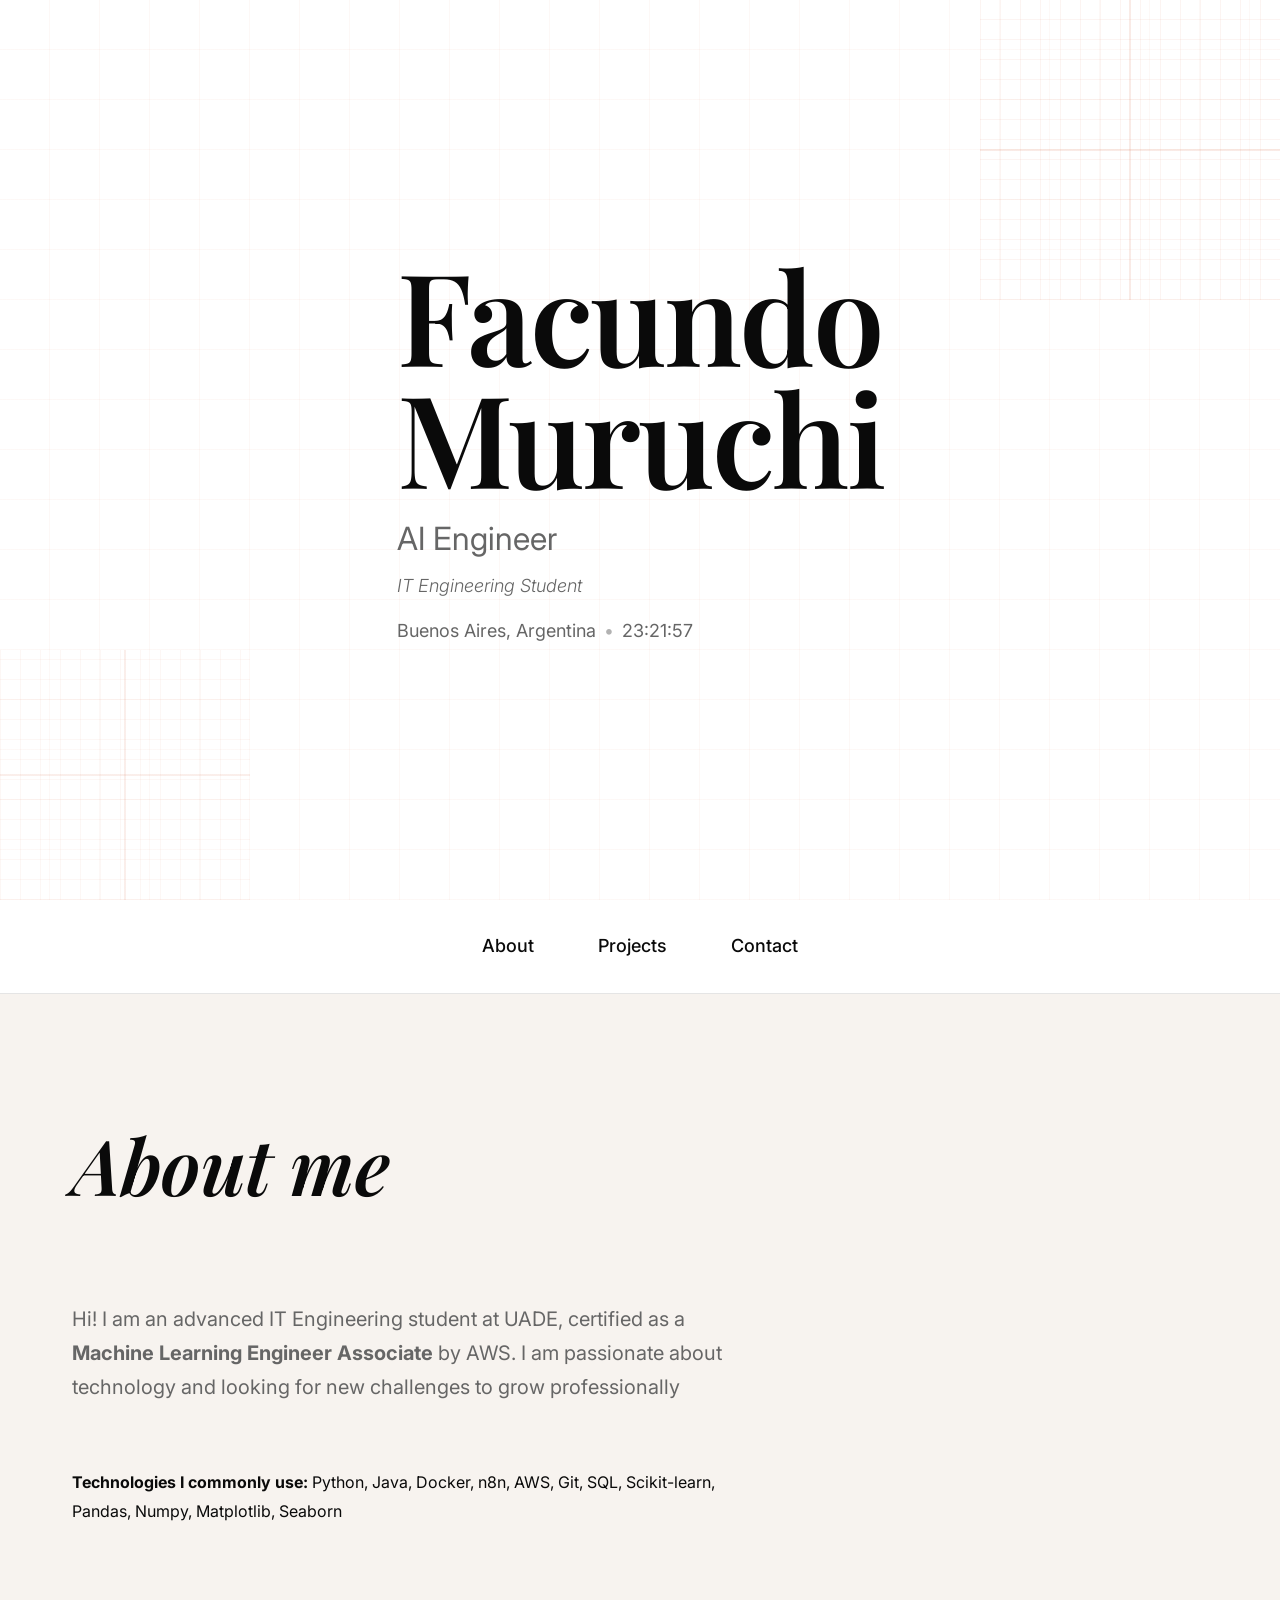
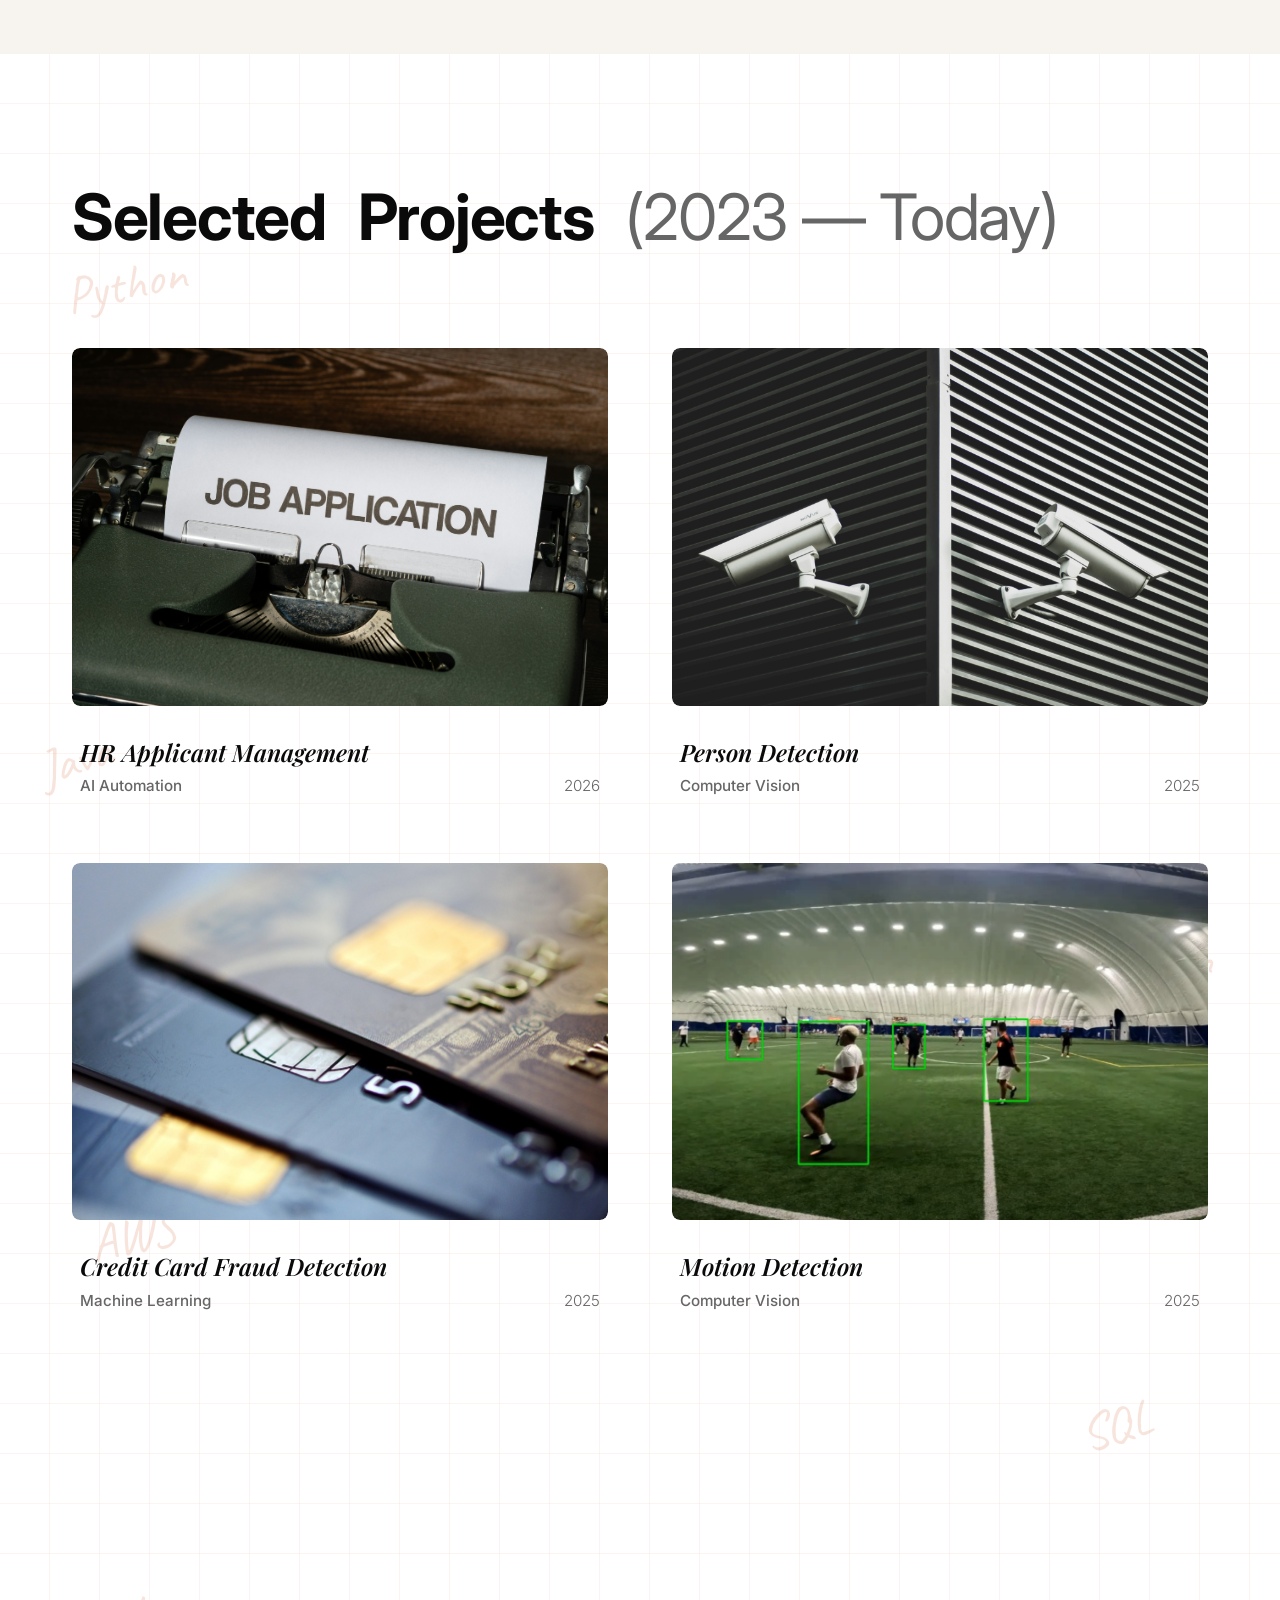
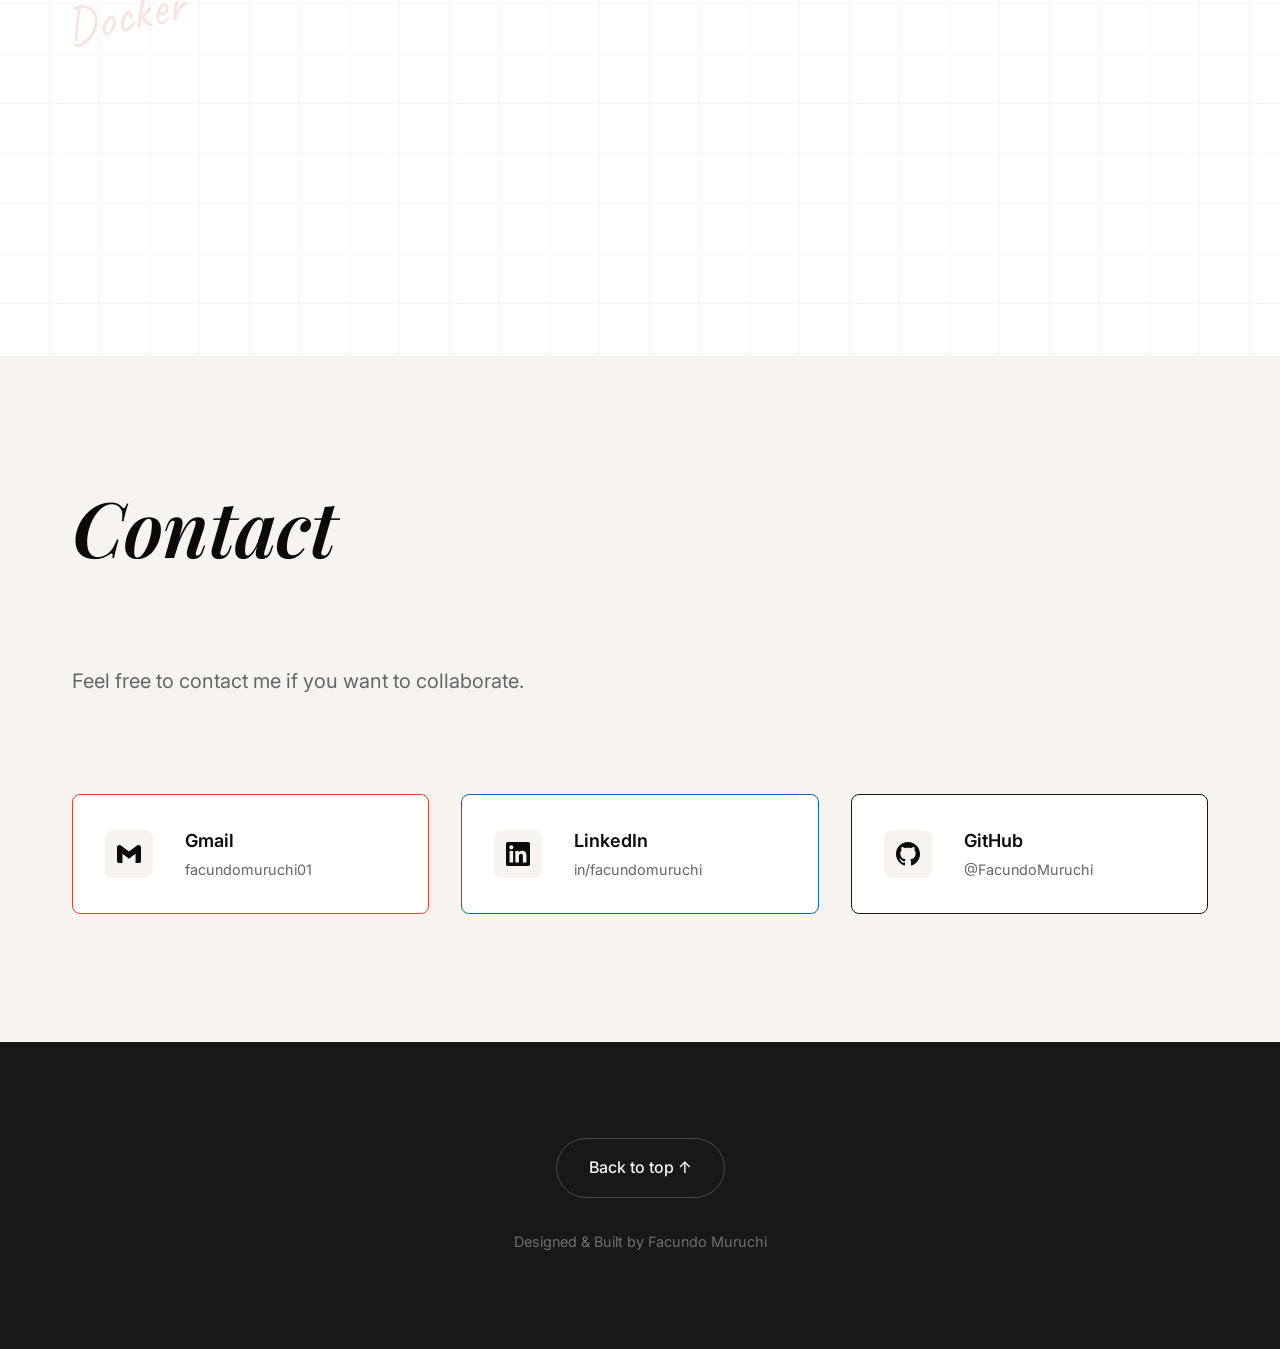
==== index.html @ fac9f961 "color" ====
<!DOCTYPE html>
<html lang="es">

<head>
    <meta charset="UTF-8">
    <meta name="viewport" content="width=device-width, initial-scale=1.0">
    <meta name="description" content="Portfolio de Facundo Muruchi - AI Engineer">
    <title>FMuruchi</title>

    <!-- Google Fonts -->
    <link rel="preconnect" href="https://fonts.googleapis.com">
    <link rel="preconnect" href="https://fonts.gstatic.com" crossorigin>
    <link
        href="https://fonts.googleapis.com/css2?family=Caveat:wght@600;700&family=Inter:wght@300;400;500;600;700&family=Playfair+Display:ital,wght@0,400;0,500;0,600;0,700;1,400&display=swap"
        rel="stylesheet">

    <link rel="stylesheet" href="style.css">

    <!-- Favicon -->
    <link rel="icon" type="image/x-icon" href="assets/img/robot.ico">
    <link rel="icon" type="image/svg+xml"
        href="data:image/svg+xml,%3Csvg xmlns='http://www.w3.org/2000/svg' viewBox='0 0 24 24'%3E%3Cpath fill='white' d='M12,2A2,2 0 0,1 14,4C14,4.74 13.6,5.39 13,5.73V7H14A7,7 0 0,1 21,14H22A1,1 0 0,1 23,15V18A1,1 0 0,1 22,19H21V20A2,2 0 0,1 19,22H5A2,2 0 0,1 3,20V19H2A1,1 0 0,1 1,18V15A1,1 0 0,1 2,14H3A7,7 0 0,1 10,7H11V5.73C10.4,5.39 10,4.74 10,4A2,2 0 0,1 12,2M7.5,13A2.5,2.5 0 0,0 5,15.5A2.5,2.5 0 0,0 7.5,18A2.5,2.5 0 0,0 10,15.5A2.5,2.5 0 0,0 7.5,13M16.5,13A2.5,2.5 0 0,0 14,15.5A2.5,2.5 0 0,0 16.5,18A2.5,2.5 0 0,0 19,15.5A2.5,2.5 0 0,0 16.5,13Z'/%3E%3C/svg%3E">
</head>


<body>
    <!-- Progress Indicator -->
    <div class="progress-bar" id="progressBar"></div>

    <!-- Hero Section -->
    <header class="hero" id="top">
        <div class="container">
            <div class="hero-content">
                <h1 class="hero-name hero-name-serif fade-in">
                    <span class="first-name">Facundo</span>
                    <span class="last-name">Muruchi</span>
                </h1>
                <p class="hero-title fade-in-delay-1">AI Engineer</p>
                <p class="hero-subtitle fade-in-delay-2">
                    <span class="current-work">IT Engineering Student</span>
                </p>
                <p class="hero-location fade-in-delay-3">
                    <span>Buenos Aires, Argentina</span>
                    <span class="separator">•</span>
                    <span id="buenosAiresTime" class="local-time"></span>
                </p>
            </div>
        </div>
    </header>

    <!-- Navigation -->
    <nav class="nav" id="mainNav">
        <div class="container">
            <ul class="nav-list">
                <li><a href="#about" class="nav-link">About</a></li>
                <li><a href="#projects" class="nav-link">Projects</a></li>
                <li><a href="#contact" class="nav-link">Contact</a></li>
            </ul>
        </div>
    </nav>

    <!-- Mobile Navigation Toggle -->
    <button class="nav-toggle" id="navToggle" aria-label="Toggle navigation">
        <span></span>
        <span></span>
        <span></span>
    </button>

    <!-- Main Content -->
    <main>
        <!-- About Section -->
        <section class="section about-section" id="about">
            <div class="container">
                <h2 class="section-title section-title-serif">
                    <span class="title-part">About me</span>
                </h2>

                <div class="about-content">
                    <div class="about-text">
                        <p class="about-description">
                            Hi! I am an advanced IT Engineering student at UADE, certified as a <strong>Machine Learning
                                Engineer Associate</strong>
                            by AWS.
                            I am passionate about technology and looking for new challenges to grow professionally
                        </p>
                        <p class="about-tech">
                            <strong>Technologies I commonly use:</strong> Python, Java, Docker, n8n, AWS, Git, SQL,
                            Scikit-learn, Pandas, Numpy, Matplotlib, Seaborn
                        </p>
                    </div>

                    <!-- Certification Badge -->
                    <div class="certification-badge">
                        <div data-iframe-width="400" data-iframe-height="270"
                            data-share-badge-id="753389bb-1650-40f7-b160-3955f5cc358b"
                            data-share-badge-host="https://www.credly.com"></div>
                        <script type="text/javascript" async src="//cdn.credly.com/assets/utilities/embed.js"></script>
                    </div>
                </div>
            </div>
        </section>

        <!-- Projects Section -->
        <section class="section projects-section" id="projects">
            <!-- Decorative Tech Labels -->
            <div class="tech-labels">
                <span class="tech-label" style="top: 10%; left: 5%;">Python</span>
                <span class="tech-label" style="top: 15%; right: 8%;">AI</span>
                <span class="tech-label" style="top: 35%; left: 3%;">Java</span>
                <span class="tech-label" style="top: 45%; right: 5%;">n8n</span>
                <span class="tech-label" style="top: 60%; left: 7%;">AWS</span>
                <span class="tech-label" style="top: 70%; right: 10%;">SQL</span>
                <span class="tech-label" style="top: 80%; left: 5%;">Docker</span>
                <span class="tech-label" style="top: 25%; right: 15%;">Git</span>
            </div>

            <div class="container">
                <h2 class="section-heading">
                    <span class="heading-part">Selected</span>
                    <span class="heading-part">Projects</span>
                    <span class="heading-years">(2023 — Today)</span>
                </h2>

                <div class="projects-grid">
                    <!-- Project 1 - HR Applicant Management (Featured) -->
                    <article class="project-card">
                        <a href="https://www.notion.so/HR-Applicant-Management-Automation-with-n8n-2e78d5dc55c2801dbda7eba57348a2a4?source=copy_link"
                            class="project-link" target="_blank" rel="noopener">
                            <div class="project-image-wrapper">
                                <img src="assets/img/portfolio/hr.jpg" alt="HR Applicant Management"
                                    style="width: 100%; height: 100%; object-fit: cover; border-radius: 8px;">
                            </div>
                            <div class="project-info">
                                <h3 class="project-title">HR Applicant Management</h3>
                                <div class="project-meta">
                                    <span class="project-company">AI Automation</span>
                                    <span class="project-year">2026</span>
                                </div>
                            </div>
                        </a>
                    </article>

                    <!-- Project 2 - Person Detection -->
                    <article class="project-card">
                        <a href="https://www.notion.so/Computer-Vision-Person-Detection-with-AWS-1f48d5dc55c2803d8c03da34aef18448?pvs=4"
                            class="project-link" target="_blank" rel="noopener">
                            <div class="project-image-wrapper">
                                <img src="assets/img/portfolio/person.jpg" alt="Person Detection"
                                    style="width: 100%; height: 100%; object-fit: cover; border-radius: 8px;">
                            </div>
                            <div class="project-info">
                                <h3 class="project-title">Person Detection</h3>
                                <div class="project-meta">
                                    <span class="project-company">Computer Vision</span>
                                    <span class="project-year">2025</span>
                                </div>
                            </div>
                        </a>
                    </article>

                    <!-- Project 3 - Credit Card Fraud Detection -->
                    <article class="project-card">
                        <a href="https://www.notion.so/Credit-Card-Fraud-Detection-2f98d5dc55c28136afead48d853e5136?source=copy_link"
                            class="project-link" target="_blank" rel="noopener">
                            <div class="project-image-wrapper">
                                <img src="assets/img/portfolio/credit.jpg" alt="Credit Card Fraud Detection"
                                    style="width: 100%; height: 100%; object-fit: cover; border-radius: 8px;">
                            </div>
                            <div class="project-info">
                                <h3 class="project-title">Credit Card Fraud Detection</h3>
                                <div class="project-meta">
                                    <span class="project-company">Machine Learning</span>
                                    <span class="project-year">2025</span>
                                </div>
                            </div>
                        </a>
                    </article>

                    <!-- Project 4 - Motion Detection -->
                    <article class="project-card">
                        <a href="https://github.com/FacundoMuruchi/Motion-Detection.git" class="project-link"
                            target="_blank" rel="noopener">
                            <div class="project-image-wrapper">
                                <img src="assets/img/portfolio/motion.png" alt="Motion Detection"
                                    style="width: 100%; height: 100%; object-fit: cover; border-radius: 8px;">
                            </div>
                            <div class="project-info">
                                <h3 class="project-title">Motion Detection</h3>
                                <div class="project-meta">
                                    <span class="project-company">Computer Vision</span>
                                    <span class="project-year">2025</span>
                                </div>
                            </div>
                        </a>
                    </article>

                    <!-- Project 5 - Album Popularity -->
                    <article class="project-card">
                        <a href="https://github.com/FacundoMuruchi/ML-Album-Popularity.git" class="project-link"
                            target="_blank" rel="noopener">
                            <div class="project-image-wrapper">
                                <img src="assets/img/portfolio/album popu.jpg" alt="Album Popularity"
                                    style="width: 100%; height: 100%; object-fit: cover; border-radius: 8px;">
                            </div>
                            <div class="project-info">
                                <h3 class="project-title">Album Popularity</h3>
                                <div class="project-meta">
                                    <span class="project-company">Machine Learning</span>
                                    <span class="project-year">2024</span>
                                </div>
                            </div>
                        </a>
                    </article>

                    <!-- Project 7 - Digital Library -->
                    <article class="project-card">
                        <a href="https://github.com/FacundoMuruchi/Digital-Library.git" class="project-link"
                            target="_blank" rel="noopener">
                            <div class="project-image-wrapper">
                                <img src="assets/img/portfolio/library.jpg" alt="Digital Library"
                                    style="width: 100%; height: 100%; object-fit: cover; border-radius: 8px;">
                            </div>
                            <div class="project-info">
                                <h3 class="project-title">Digital Library</h3>
                                <div class="project-meta">
                                    <span class="project-company">Web Development</span>
                                    <span class="project-year">2023</span>
                                </div>
                            </div>
                        </a>
                    </article>
                </div>
            </div>
        </section>

        <!-- Contact Section -->
        <section class="section contact-section" id="contact">
            <div class="container">
                <h2 class="section-title section-title-serif">
                    <span class="title-part">Contact</span>
                </h2>

                <div class="contact-content">
                    <p class="contact-text">
                        Feel free to contact me if you want to collaborate.
                    </p>
                </div>

                <div class="social-links">

                    <!-- Gmail -->
                    <a href="mailto:facundomuruchi01@gmail.com" class="social-card">
                        <div class="social-icon">
                            <svg xmlns="http://www.w3.org/2000/svg" width="24" height="24" viewBox="0 0 24 24"
                                fill="currentColor">
                                <path
                                    d="M24 5.457v13.909c0 .904-.732 1.636-1.636 1.636h-3.819V11.73L12 16.64l-6.545-4.91v9.273H1.636A1.636 1.636 0 0 1 0 19.366V5.457c0-2.023 2.309-3.178 3.927-1.964L12 9.545l8.073-6.052C21.69 2.28 24 3.434 24 5.457z" />
                            </svg>
                        </div>
                        <div class="social-info">
                            <div class="social-name">Gmail</div>
                            <div class="social-handle">facundomuruchi01</div>
                        </div>
                    </a>

                    <!-- LinkedIn -->
                    <a href="https://linkedin.com/in/facundomuruchi" class="social-card" target="_blank" rel="noopener">
                        <div class="social-icon">
                            <svg xmlns="http://www.w3.org/2000/svg" width="24" height="24" viewBox="0 0 24 24"
                                fill="currentColor">
                                <path
                                    d="M20.447 20.452h-3.554v-5.569c0-1.328-.027-3.037-1.852-3.037-1.853 0-2.136 1.445-2.136 2.939v5.667H9.351V9h3.414v1.561h.046c.477-.9 1.637-1.85 3.37-1.85 3.601 0 4.267 2.37 4.267 5.455v6.286zM5.337 7.433c-1.144 0-2.063-.926-2.063-2.065 0-1.138.92-2.063 2.063-2.063 1.14 0 2.064.925 2.064 2.063 0 1.139-.925 2.065-2.064 2.065zm1.782 13.019H3.555V9h3.564v11.452zM22.225 0H1.771C.792 0 0 .774 0 1.729v20.542C0 23.227.792 24 1.771 24h20.451C23.2 24 24 23.227 24 22.271V1.729C24 .774 23.2 0 22.222 0h.003z" />
                            </svg>
                        </div>
                        <div class="social-info">
                            <div class="social-name">LinkedIn</div>
                            <div class="social-handle">in/facundomuruchi</div>
                        </div>
                    </a>

                    <!-- GitHub -->
                    <a href="https://github.com/FacundoMuruchi" class="social-card" target="_blank" rel="noopener">
                        <div class="social-icon">
                            <svg xmlns="http://www.w3.org/2000/svg" width="24" height="24" viewBox="0 0 24 24"
                                fill="currentColor">
                                <path
                                    d="M12 0c-6.626 0-12 5.373-12 12 0 5.302 3.438 9.8 8.207 11.387.599.111.793-.261.793-.577v-2.234c-3.338.726-4.033-1.416-4.033-1.416-.546-1.387-1.333-1.756-1.333-1.756-1.089-.745.083-.729.083-.729 1.205.084 1.839 1.237 1.839 1.237 1.07 1.834 2.807 1.304 3.492.997.107-.775.418-1.305.762-1.604-2.665-.305-5.467-1.334-5.467-5.931 0-1.311.469-2.381 1.236-3.221-.124-.303-.535-1.524.117-3.176 0 0 1.008-.322 3.301 1.23.957-.266 1.983-.399 3.003-.404 1.02.005 2.047.138 3.006.404 2.291-1.552 3.297-1.23 3.297-1.23.653 1.653.242 2.874.118 3.176.77.84 1.235 1.911 1.235 3.221 0 4.609-2.807 5.624-5.479 5.921.43.372.823 1.102.823 2.222v3.293c0 .319.192.694.801.576 4.765-1.589 8.199-6.086 8.199-11.386 0-6.627-5.373-12-12-12z" />
                            </svg>
                        </div>
                        <div class="social-info">
                            <div class="social-name">GitHub</div>
                            <div class="social-handle">@FacundoMuruchi</div>
                        </div>
                    </a>
                </div>
            </div>
        </section>
    </main>

    <!-- Footer -->
    <footer class="footer">
        <div class="container">
            <a href="#top" class="back-to-top">Back to top ↑</a>
            <p class="footer-credit">
                Designed & Built by <a href="https://linkedin.com/in/facundomuruchi" target="_blank">Facundo Muruchi</a>
            </p>
        </div>
    </footer>

    <script src="script.js"></script>
</body>

</html>
---- style.css ----
/* ===================================
   CSS CUSTOM PROPERTIES (Design Tokens)
   =================================== */
:root {
    /* Colors */
    --color-bg: #ffffff;
    --color-text: #0a0a0a;
    --color-text-secondary: #666666;
    --color-accent: #CC9B7A;
    --color-border: #e5e5e5;
    --color-hover: #F7F3EF;

    /* Social Media Brand Colors */
    --color-twitter: #1DA1F2;
    --color-email: #EA4335;
    --color-linkedin: #0A66C2;
    --color-github: #181717;

    /* Typography */
    --font-primary: 'Inter', -apple-system, BlinkMacSystemFont, 'Segoe UI', sans-serif;
    --font-serif: 'Playfair Display', Georgia, 'Times New Roman', serif;
    --font-weight-light: 300;
    --font-weight-normal: 400;
    --font-weight-medium: 500;
    --font-weight-semibold: 600;
    --font-weight-bold: 700;

    /* Spacing */
    --spacing-xs: 0.5rem;
    --spacing-sm: 1rem;
    --spacing-md: 2rem;
    --spacing-lg: 4rem;
    --spacing-xl: 6rem;
    --spacing-xxl: 8rem;

    /* Layout */
    --container-max: 1200px;
    --container-padding: 2rem;

    /* Transitions */
    --transition-fast: 0.2s ease;
    --transition-medium: 0.4s ease;
    --transition-slow: 0.6s ease;
}

/* ===================================
   RESET & BASE STYLES
   =================================== */
* {
    margin: 0;
    padding: 0;
    box-sizing: border-box;
}

html {
    scroll-behavior: smooth;
    font-size: 16px;
}

body {
    font-family: var(--font-primary);
    font-weight: var(--font-weight-normal);
    color: var(--color-text);
    background-color: var(--color-bg);
    line-height: 1.6;
    -webkit-font-smoothing: antialiased;
    -moz-osx-font-smoothing: grayscale;
    overflow-x: hidden;
}

/* ===================================
   TYPOGRAPHY
   =================================== */
h1,
h2,
h3,
h4,
h5,
h6 {
    font-weight: var(--font-weight-semibold);
    line-height: 1.2;
}

a {
    color: inherit;
    text-decoration: none;
    transition: all var(--transition-fast);
}

a:hover {
    opacity: 0.7;
}

/* ===================================
   LAYOUT UTILITIES
   =================================== */
.container {
    max-width: var(--container-max);
    margin: 0 auto;
    padding: 0 var(--container-padding);
}

.section {
    padding: var(--spacing-xxl) 0;
}

/* ===================================
   PROGRESS BAR
   =================================== */
.progress-bar {
    position: fixed;
    top: 0;
    left: 0;
    height: 3px;
    background: var(--color-accent);
    width: 0%;
    z-index: 9999;
    transition: width 0.1s linear;
}

/* ===================================
   HERO SECTION
   =================================== */
@keyframes gridPulse {

    0%,
    100% {
        opacity: 0.3;
    }

    50% {
        opacity: 0.6;
    }
}

.hero {
    min-height: 100vh;
    display: flex;
    align-items: center;
    justify-content: center;
    padding: var(--spacing-xl) 0;
    position: relative;
    overflow: hidden;
    background:
        linear-gradient(90deg, rgba(217, 119, 87, 0.05) 1px, transparent 1px),
        linear-gradient(rgba(217, 119, 87, 0.05) 1px, transparent 1px);
    background-size: 50px 50px;
    background-position: -1px -1px;
}

/* Patrón de líneas tecnológicas - Esquina superior derecha */
.hero::before {
    content: '';
    position: absolute;
    top: 0;
    right: 0;
    width: 300px;
    height: 300px;
    background-image:
        linear-gradient(90deg, transparent 0%, transparent calc(50% - 1px), rgba(217, 119, 87, 0.15) calc(50% - 1px), rgba(217, 119, 87, 0.15) calc(50% + 1px), transparent calc(50% + 1px)),
        linear-gradient(0deg, transparent 0%, transparent calc(50% - 1px), rgba(217, 119, 87, 0.15) calc(50% - 1px), rgba(217, 119, 87, 0.15) calc(50% + 1px), transparent calc(50% + 1px)),
        repeating-linear-gradient(90deg, rgba(217, 119, 87, 0.08) 0px, rgba(217, 119, 87, 0.08) 1px, transparent 1px, transparent 20px),
        repeating-linear-gradient(0deg, rgba(217, 119, 87, 0.08) 0px, rgba(217, 119, 87, 0.08) 1px, transparent 1px, transparent 20px);
    pointer-events: none;
    animation: gridPulse 4s ease-in-out infinite;
}

/* Patrón de líneas tecnológicas - Esquina inferior izquierda */
.hero::after {
    content: '';
    position: absolute;
    bottom: 0;
    left: 0;
    width: 250px;
    height: 250px;
    background-image:
        linear-gradient(90deg, transparent 0%, transparent calc(50% - 1px), rgba(217, 119, 87, 0.12) calc(50% - 1px), rgba(217, 119, 87, 0.12) calc(50% + 1px), transparent calc(50% + 1px)),
        linear-gradient(0deg, transparent 0%, transparent calc(50% - 1px), rgba(217, 119, 87, 0.12) calc(50% - 1px), rgba(217, 119, 87, 0.12) calc(50% + 1px), transparent calc(50% + 1px)),
        repeating-linear-gradient(90deg, rgba(217, 119, 87, 0.06) 0px, rgba(217, 119, 87, 0.06) 1px, transparent 1px, transparent 20px),
        repeating-linear-gradient(0deg, rgba(217, 119, 87, 0.06) 0px, rgba(217, 119, 87, 0.06) 1px, transparent 1px, transparent 20px);
    pointer-events: none;
    animation: gridPulse 4s ease-in-out infinite 2s;
}

@media (max-width: 768px) {
    .hero {
        background-size: 30px 30px;
    }

    .hero::before {
        width: 150px;
        height: 150px;
    }

    .hero::after {
        width: 120px;
        height: 120px;
    }
}

@media (max-width: 480px) {
    .hero {
        background-size: 25px 25px;
    }

    .hero::before {
        width: 100px;
        height: 100px;
    }

    .hero::after {
        width: 80px;
        height: 80px;
    }
}

.hero-content {
    text-align: left;
}

.hero-name {
    font-size: clamp(4rem, 10vw, 8rem);
    font-weight: var(--font-weight-bold);
    letter-spacing: -0.03em;
    margin-bottom: var(--spacing-sm);
    line-height: 0.95;
}

.hero-name-serif {
    font-family: var(--font-serif);
    font-weight: 600;
    letter-spacing: -0.02em;
}

.hero-name .first-name,
.hero-name .last-name {
    display: block;
}

.hero-title {
    font-size: clamp(1.5rem, 3vw, 2rem);
    font-weight: var(--font-weight-normal);
    color: var(--color-text-secondary);
    margin-bottom: var(--spacing-xs);
}

.hero-subtitle {
    font-size: clamp(1.1rem, 1.5vw, 1.125rem);
    font-weight: var(--font-weight-light);
    color: var(--color-text-secondary);
    margin-bottom: var(--spacing-sm);
}

.current-work {
    font-style: italic;
}

.hero-location {
    font-size: clamp(1.1rem, 1.5vw, 1.125rem);
    color: var(--color-text-secondary);
    display: flex;
    align-items: center;
    gap: var(--spacing-xs);
}

.email-link {
    text-decoration: underline;
    text-underline-offset: 3px;
}

.separator {
    opacity: 0.5;
}

/* ===================================
   NAVIGATION
   =================================== */
.nav {
    position: sticky;
    top: 0;
    background: var(--color-bg);
    border-bottom: 1px solid var(--color-border);
    z-index: 100;
    padding: var(--spacing-md) 0;
    backdrop-filter: blur(10px);
    background: rgba(255, 255, 255, 0.95);
}

.nav-list {
    list-style: none;
    display: flex;
    gap: var(--spacing-lg);
    justify-content: center;
}

.nav-link {
    font-size: 1.125rem;
    font-weight: var(--font-weight-medium);
    position: relative;
    padding-bottom: 4px;
}

.nav-link::after {
    content: '';
    position: absolute;
    bottom: 0;
    left: 0;
    width: 0;
    height: 2px;
    background: var(--color-text);
    transition: width var(--transition-medium);
}

.nav-link:hover::after {
    width: 100%;
}

.nav-toggle {
    display: none;
    position: fixed;
    top: var(--spacing-md);
    right: var(--spacing-md);
    background: none;
    border: none;
    cursor: pointer;
    z-index: 101;
    flex-direction: column;
    gap: 5px;
}

.nav-toggle span {
    width: 25px;
    height: 2px;
    background: var(--color-text);
    transition: all var(--transition-fast);
}

/* ===================================
   ABOUT SECTION
   =================================== */
.about-section {
    background: var(--color-hover);
}

.section-title {
    font-size: clamp(2.5rem, 6vw, 5rem);
    font-weight: var(--font-weight-bold);
    letter-spacing: -0.02em;
    margin-bottom: var(--spacing-xl);
    line-height: 1.1;
}

.section-title-serif {
    font-family: var(--font-serif);
    font-weight: 600;
    font-style: italic;
    letter-spacing: -0.01em;
}

.title-part {
    display: block;
}

.about-content {
    display: grid;
    grid-template-columns: 2fr 1fr;
    gap: var(--spacing-xl);
    margin-top: var(--spacing-lg);
}

.about-description {
    font-size: clamp(1rem, 2vw, 1.25rem);
    line-height: 1.7;
    margin-bottom: var(--spacing-md);
    color: var(--color-text-secondary);
}

.about-tech {
    font-size: 1rem;
    line-height: 1.8;
    margin-top: var(--spacing-lg);
}

.about-tech strong {
    color: var(--color-text);
}

/* Certification Badge */
.certification-badge {
    display: flex;
    justify-content: center;
    align-items: center;
    padding: var(--spacing-md) 0;
}

.certification-badge>div {
    display: flex;
    justify-content: center;
    max-width: 100%;
}

.certification-badge iframe {
    max-width: 100%;
    height: auto;
}

@media (max-width: 768px) {
    .certification-badge>div {
        transform: scale(0.8);
    }
}

@media (max-width: 480px) {
    .certification-badge>div {
        transform: scale(0.6);
    }
}

/* Timeline (legacy - can be removed if not used elsewhere) */
.timeline {
    display: flex;
    flex-direction: column;
    gap: var(--spacing-md);
}

.timeline-item {
    display: flex;
    justify-content: space-between;
    align-items: baseline;
    padding-bottom: var(--spacing-sm);
    border-bottom: 1px solid var(--color-border);
}

.timeline-company {
    font-size: 1.125rem;
    font-weight: var(--font-weight-medium);
}

.timeline-years {
    font-size: 0.9rem;
    color: var(--color-text-secondary);
    white-space: nowrap;
}

/* ===================================
   PROJECTS SECTION
   =================================== */
.projects-section {
    padding: var(--spacing-xxl) 0;
    position: relative;
    overflow: hidden;
    background:
        linear-gradient(90deg, rgba(217, 119, 87, 0.08) 1px, transparent 1px),
        linear-gradient(rgba(217, 119, 87, 0.08) 1px, transparent 1px);
    background-size: 50px 50px;
    background-position: -1px -1px;
}

/* Decorative Tech Labels */
.tech-labels {
    position: absolute;
    top: 0;
    left: 0;
    width: 100%;
    height: 100%;
    pointer-events: none;
    z-index: 0;
}

.tech-label {
    position: absolute;
    font-family: 'Caveat', cursive;
    font-size: clamp(2rem, 4vw, 4rem);
    font-weight: 400;
    color: rgba(217, 120, 87, 0.20);
    transform: rotate(-12deg);
    user-select: none;
}

.tech-label:nth-child(even) {
    transform: rotate(15deg);
}

.tech-label:nth-child(3n) {
    transform: rotate(-18deg);
}

@media (max-width: 768px) {
    .tech-label {
        font-size: clamp(1.5rem, 3vw, 2.5rem);
    }
}

@media (max-width: 480px) {
    .tech-labels {
        display: none;
    }
}

.section-heading {
    font-size: clamp(2rem, 5vw, 4rem);
    font-weight: var(--font-weight-bold);
    letter-spacing: -0.02em;
    margin-bottom: var(--spacing-xl);
    line-height: 1.1;
    position: relative;
    z-index: 1;
}

.heading-part {
    display: inline-block;
    margin-right: 0.3em;
}

.heading-years {
    color: var(--color-text-secondary);
    font-weight: var(--font-weight-normal);
}

.projects-grid {
    display: grid;
    grid-template-columns: repeat(auto-fit, minmax(350px, 1fr));
    gap: var(--spacing-lg);
    position: relative;
    z-index: 1;
}

.project-card {
    position: relative;
    overflow: hidden;
    transition: transform var(--transition-medium);
}

.project-card:hover {
    transform: translateY(-8px);
}

.project-link {
    display: block;
}

.project-image-wrapper {
    position: relative;
    width: 100%;
    padding-bottom: 66.67%;
    /* 3:2 aspect ratio */
    overflow: hidden;
    background: var(--color-hover);
    border-radius: 8px;
    margin-bottom: var(--spacing-md);
}

.project-image-wrapper img {
    position: absolute;
    top: 0;
    left: 0;
    width: 100%;
    height: 100%;
    object-fit: cover;
}

.project-image-placeholder {
    position: absolute;
    top: 0;
    left: 0;
    width: 100%;
    height: 100%;
    display: flex;
    align-items: center;
    justify-content: center;
    background: linear-gradient(135deg, #f5f5f5 0%, #e5e5e5 100%);
    transition: all var(--transition-medium);
}

.project-card:hover .project-image-placeholder {
    background: linear-gradient(135deg, #e5e5e5 0%, #d5d5d5 100%);
}

.project-placeholder-text {
    color: var(--color-text-secondary);
    font-size: 0.9rem;
    font-weight: var(--font-weight-medium);
}

.project-info {
    padding: 0 var(--spacing-xs);
}

.project-title {
    font-size: 1.5rem;
    font-weight: var(--font-weight-semibold);
    margin-bottom: var(--spacing-xs);
    font-family: var(--font-serif);
    font-style: italic;
}

.project-meta {
    display: flex;
    justify-content: space-between;
    align-items: center;
    font-size: 0.95rem;
    color: var(--color-text-secondary);
}

.project-company {
    font-weight: var(--font-weight-medium);
}

.project-year {
    font-weight: var(--font-weight-light);
}

/* ===================================
   CONTACT SECTION
   =================================== */
.contact-section {
    background: var(--color-hover);
    padding: var(--spacing-xxl) 0;
}

.contact-content {
    margin-bottom: var(--spacing-xl);
}

.contact-text {
    font-size: clamp(1rem, 2vw, 1.25rem);
    line-height: 1.7;
    margin-bottom: var(--spacing-md);
    color: var(--color-text-secondary);
}

.social-links {
    display: grid;
    grid-template-columns: repeat(auto-fit, minmax(280px, 1fr));
    gap: var(--spacing-md);
    margin-top: var(--spacing-lg);
}

.social-card {
    display: flex;
    align-items: center;
    gap: var(--spacing-md);
    padding: var(--spacing-md);
    background: var(--color-bg);
    border: 1px solid var(--color-border);
    border-radius: 8px;
    transition: all var(--transition-medium);
    position: relative;
    overflow: hidden;
}

.social-card::before {
    content: '';
    position: absolute;
    top: 0;
    left: 0;
    width: 100%;
    height: 100%;
    opacity: 0;
    transition: opacity var(--transition-medium);
    z-index: 0;
}

.social-card>* {
    position: relative;
    z-index: 1;
}

.social-card:hover {
    transform: translateY(-4px);
    box-shadow: 0 8px 24px rgba(0, 0, 0, 0.15);
}

.social-card:hover::before {
    opacity: 1;
}

/* Twitter Card */
.social-card[href*="twitter"],
.social-card[href*="x.com"] {
    border-color: var(--color-twitter);
}

.social-card[href*="twitter"]::before,
.social-card[href*="x.com"]::before {
    background: var(--color-twitter);
}

.social-card[href*="twitter"]:hover,
.social-card[href*="x.com"]:hover {
    color: white;
}

/* Email Card */
.social-card[href^="mailto"] {
    border-color: var(--color-email);
}

.social-card[href^="mailto"]::before {
    background: var(--color-email);
}

.social-card[href^="mailto"]:hover {
    color: white;
}

/* LinkedIn Card */
.social-card[href*="linkedin"] {
    border-color: var(--color-linkedin);
}

.social-card[href*="linkedin"]::before {
    background: var(--color-linkedin);
}

.social-card[href*="linkedin"]:hover {
    color: white;
}

/* GitHub Card */
.social-card[href*="github"] {
    border-color: var(--color-github);
}

.social-card[href*="github"]::before {
    background: var(--color-github);
}

.social-card[href*="github"]:hover {
    color: white;
}

.social-icon {
    display: flex;
    align-items: center;
    justify-content: center;
    width: 48px;
    height: 48px;
    border-radius: 8px;
    background: var(--color-hover);
    transition: all var(--transition-medium);
    flex-shrink: 0;
}

.social-icon svg {
    width: 24px;
    height: 24px;
    transition: transform var(--transition-medium);
}

.social-card:hover .social-icon {
    background: transparent;
    transform: scale(1.1);
}

.social-card:hover .social-icon svg {
    transform: scale(1.15);
}

.social-info {
    flex: 1;
}

.social-name {
    font-size: 1.125rem;
    font-weight: var(--font-weight-semibold);
    margin-bottom: 2px;
    transition: color var(--transition-medium);
}

.social-handle {
    font-size: 0.9rem;
    color: var(--color-text-secondary);
    transition: color var(--transition-medium);
}

.social-card:hover .social-handle {
    color: rgba(255, 255, 255, 0.9);
}

/* ===================================
   FOOTER
   =================================== */
.footer {
    padding: var(--spacing-xl) 0;
    text-align: center;
    background: #1A1816;
    border-top: none;
}

.back-to-top {
    display: inline-block;
    font-size: 1rem;
    font-weight: var(--font-weight-medium);
    margin-bottom: var(--spacing-md);
    padding: var(--spacing-sm) var(--spacing-md);
    border: 1px solid rgba(255, 255, 255, 0.2);
    border-radius: 50px;
    transition: all var(--transition-medium);
    color: #F5F1ED;
}

.back-to-top:hover {
    background: transparent;
    color: #ffffff;
    border-color: rgba(255, 255, 255, 0.6);
    transform: translateY(-2px);
}

.footer-credit {
    font-size: 0.9rem;
    color: rgba(245, 241, 237, 0.4);
}

.footer-credit a {
    text-decoration: none;
    color: rgba(245, 241, 237, 0.4);
    transition: color var(--transition-medium);
    position: relative;
    display: inline-block;
}

.footer-credit a::after {
    content: '';
    position: absolute;
    left: 0;
    bottom: -2px;
    width: 0;
    height: 1px;
    background-color: rgba(245, 241, 237, 1);
    transition: width var(--transition-medium);
}

.footer-credit a:hover {
    color: rgba(245, 241, 237, 1);
}

.footer-credit a:hover::after {
    width: 100%;
}

/* ===================================
   ANIMATIONS
   =================================== */
@keyframes fadeIn {
    from {
        opacity: 0;
        transform: translateY(30px);
    }

    to {
        opacity: 1;
        transform: translateY(0);
    }
}

.fade-in {
    animation: fadeIn 0.8s ease forwards;
}

.fade-in-delay-1 {
    animation: fadeIn 0.8s ease 0.2s forwards;
    opacity: 0;
}

.fade-in-delay-2 {
    animation: fadeIn 0.8s ease 0.4s forwards;
    opacity: 0;
}

.fade-in-delay-3 {
    animation: fadeIn 0.8s ease 0.6s forwards;
    opacity: 0;
}

/* Scroll animations */
.scroll-fade-in {
    opacity: 0;
    transform: translateY(40px);
    transition: all 0.8s ease;
}

.scroll-fade-in.visible {
    opacity: 1;
    transform: translateY(0);
}

/* ===================================
   RESPONSIVE DESIGN
   =================================== */
@media (max-width: 768px) {
    :root {
        --container-padding: 1.5rem;
        --spacing-xl: 4rem;
        --spacing-xxl: 5rem;
    }

    .hero {
        min-height: 80vh;
    }

    .nav {
        padding: var(--spacing-sm) 0;
    }

    .nav-list {
        gap: var(--spacing-md);
    }

    .nav-link {
        font-size: 1rem;
    }

    .about-content {
        grid-template-columns: 1fr;
        gap: var(--spacing-lg);
    }

    .timeline {
        margin-top: var(--spacing-md);
    }

    .projects-grid {
        grid-template-columns: 1fr;
        gap: var(--spacing-lg);
    }

    .social-links {
        grid-template-columns: 1fr;
    }
}

@media (max-width: 480px) {

    /* Círculos aún más pequeños en móviles muy angostos */
    .hero::before {
        width: 100px;
        height: 100px;
        top: 3%;
        right: 3%;
        opacity: 0.5;
    }

    .hero::after {
        width: 80px;
        height: 80px;
        bottom: 8%;
        left: 1%;
        opacity: 0.4;
    }

    .hero-location {
        flex-direction: column;
        align-items: flex-start;
        gap: 0.25rem;
    }

    .separator {
        display: none;
    }

    .timeline-item {
        flex-direction: column;
        align-items: flex-start;
        gap: 0.25rem;
    }

    .section-title,
    .section-heading {
        margin-bottom: var(--spacing-lg);
    }
}

/* ===================================
   PRINT STYLES
   =================================== */
@media print {

    .nav,
    .progress-bar,
    .back-to-top {
        display: none;
    }

    .section {
        page-break-inside: avoid;
    }
}
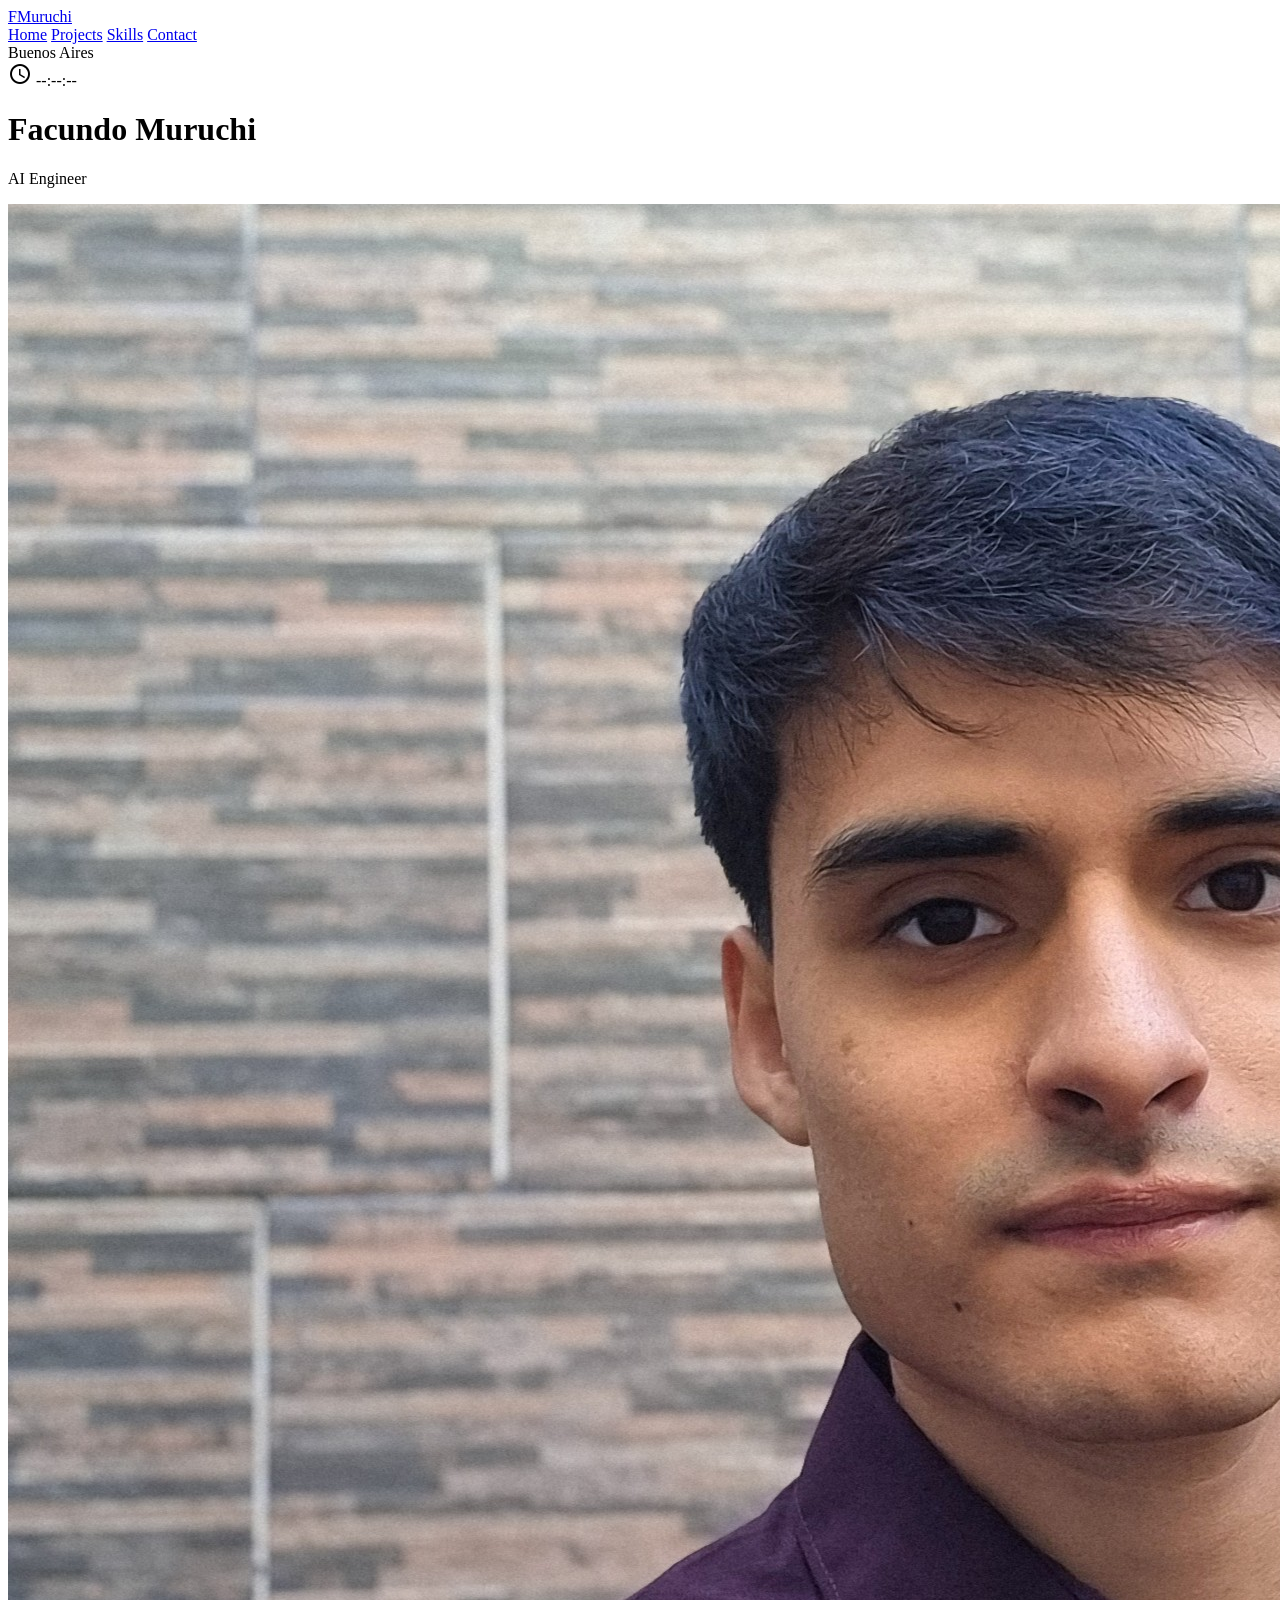
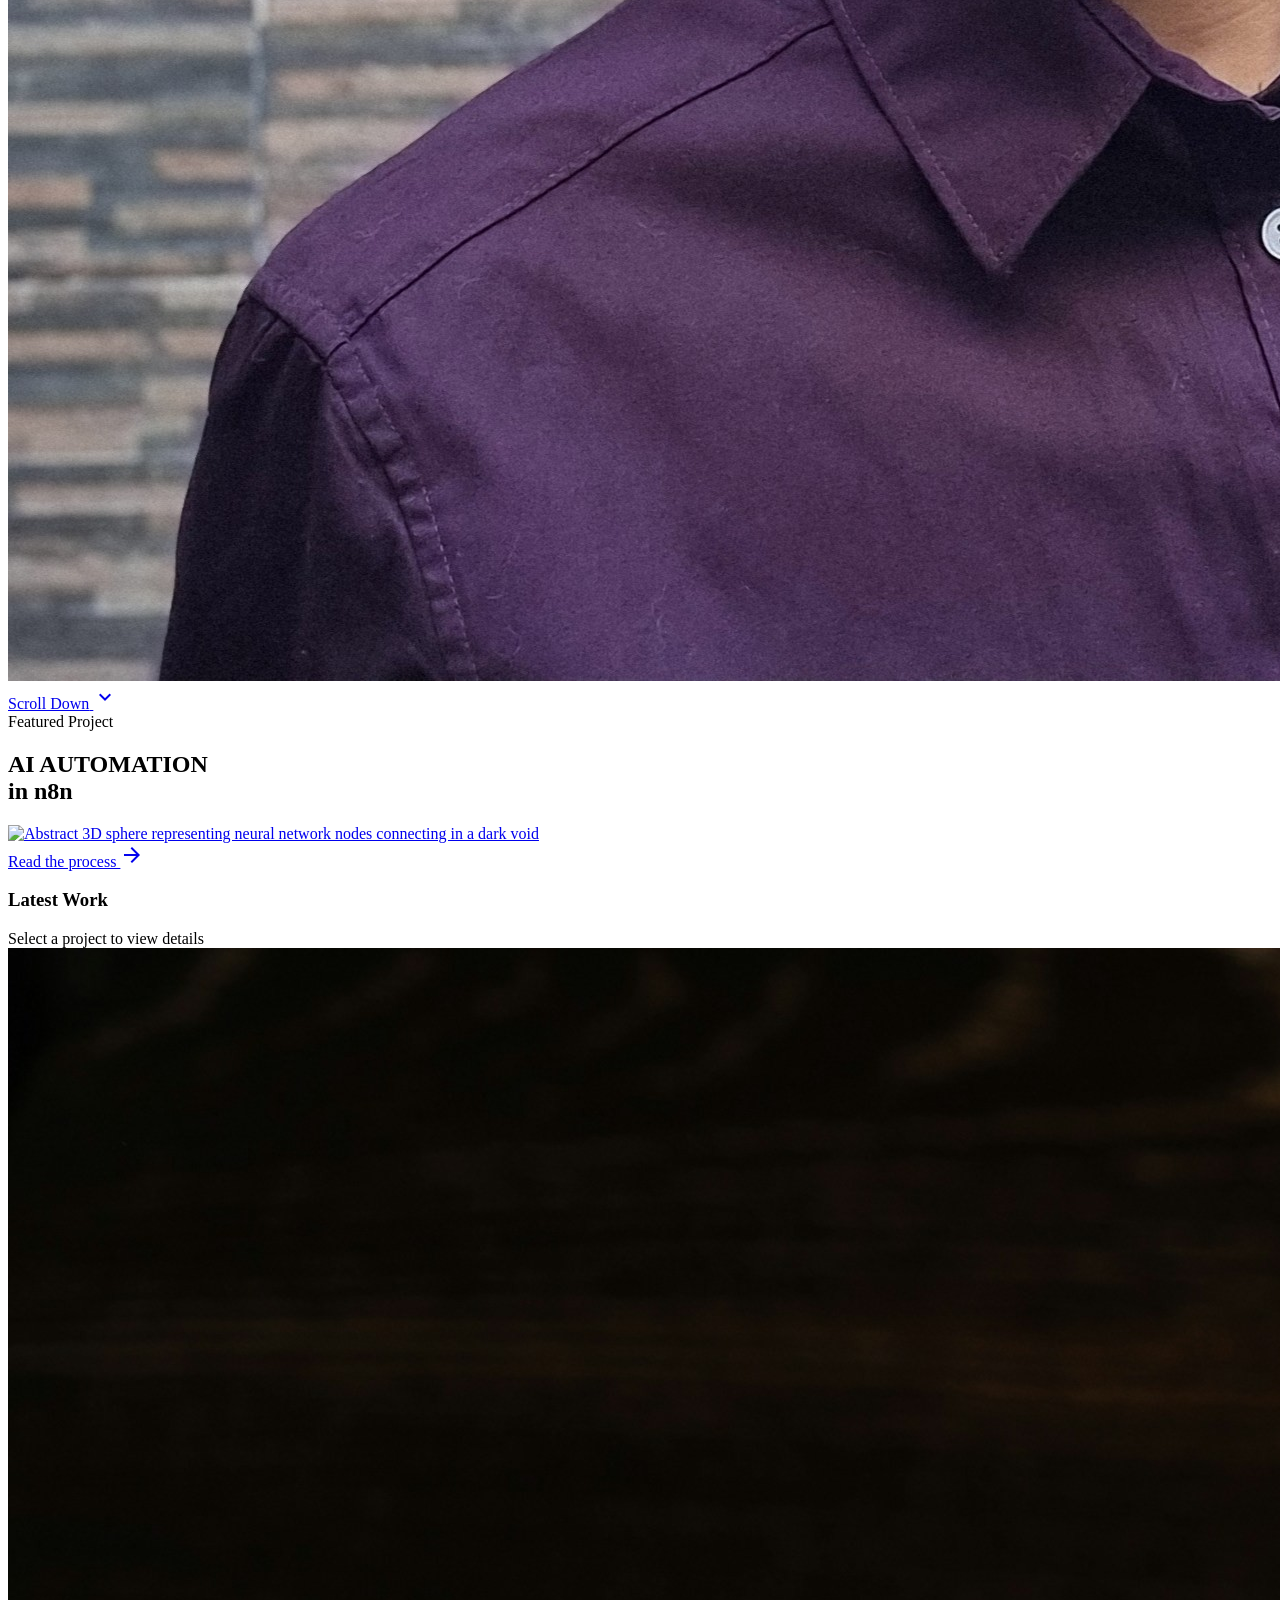
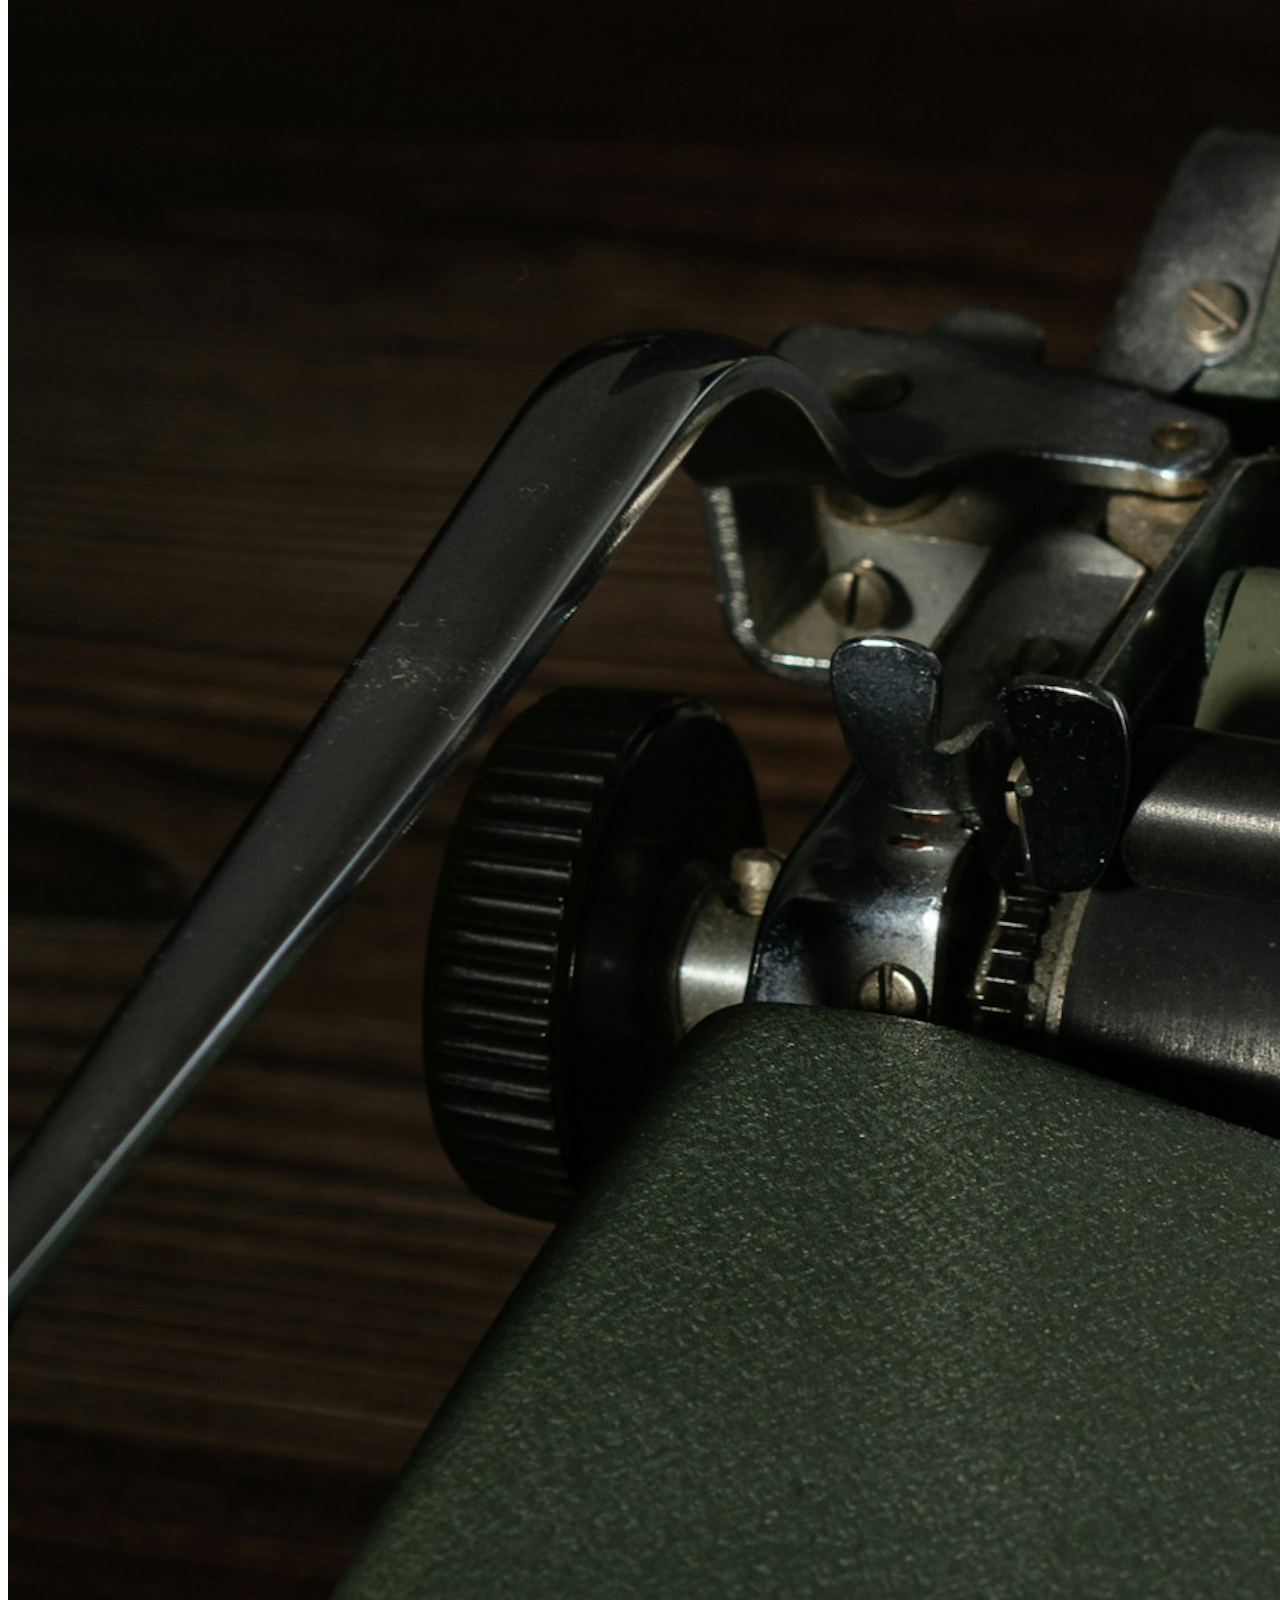
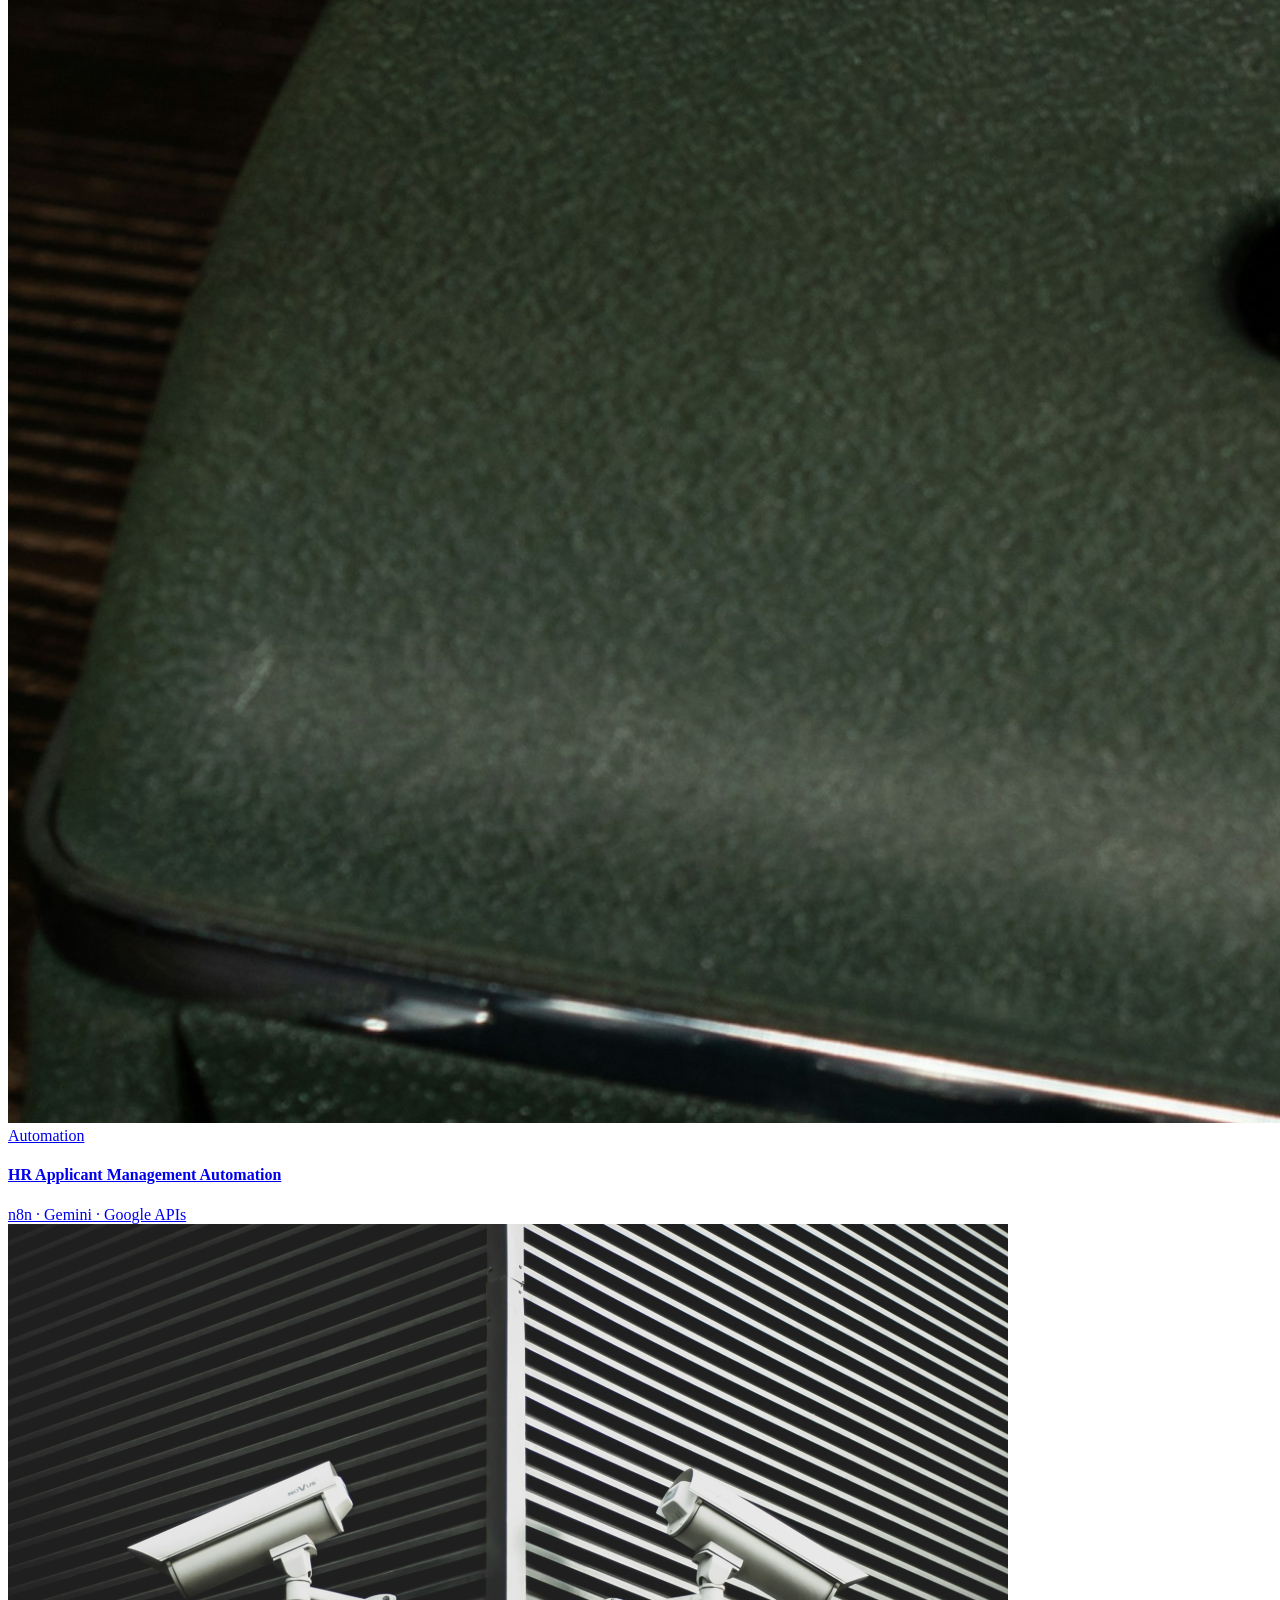
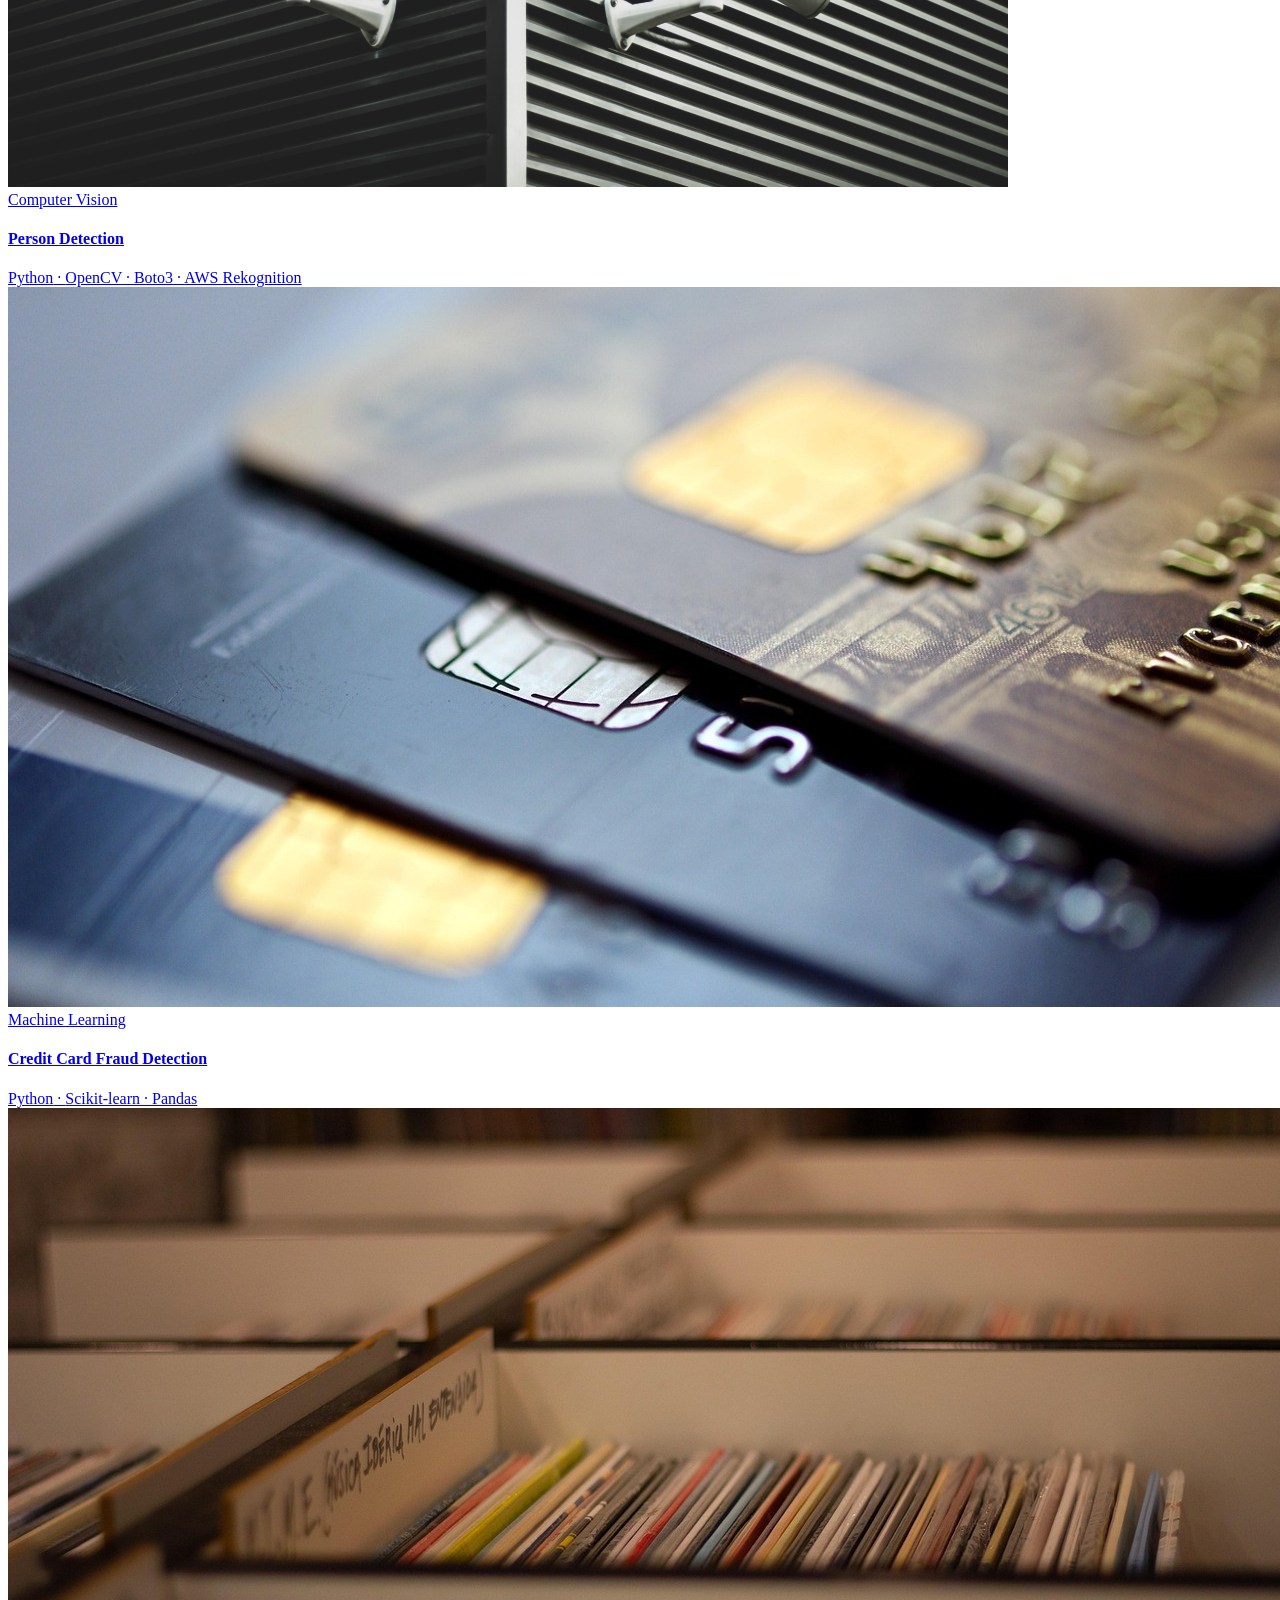
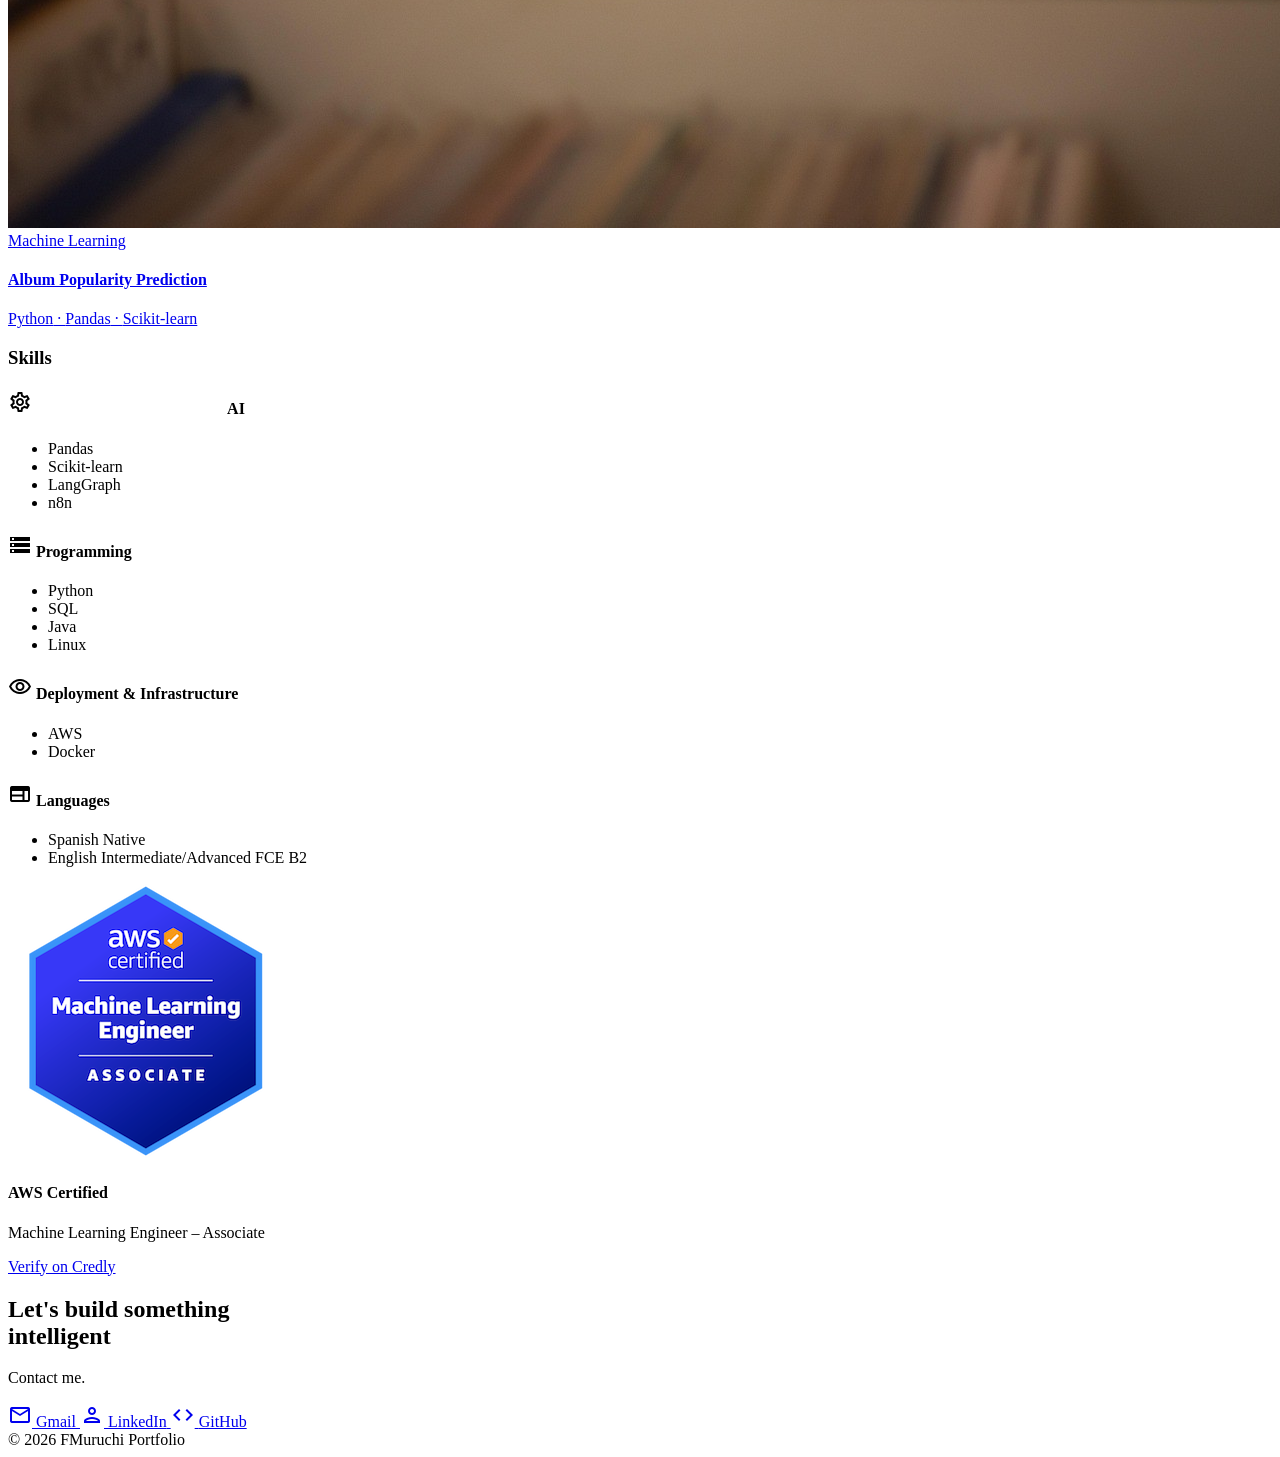
==== commit 558b30b8: "new" ====
--- a/index.html
+++ b/index.html
@@ -1,313 +1,384 @@
 <!DOCTYPE html>
-<html lang="es">
+<html lang="en">
 
 <head>
-    <meta charset="UTF-8">
-    <meta name="viewport" content="width=device-width, initial-scale=1.0">
-    <meta name="description" content="Portfolio de Facundo Muruchi - AI Engineer">
-    <title>FMuruchi</title>
-
-    <!-- Google Fonts -->
-    <link rel="preconnect" href="https://fonts.googleapis.com">
-    <link rel="preconnect" href="https://fonts.gstatic.com" crossorigin>
+    <meta charset="utf-8" />
+    <meta content="width=device-width, initial-scale=1.0" name="viewport" />
+    <title>FMuruchi - Portfolio</title>
+    <link href="https://fonts.googleapis.com" rel="preconnect" />
+    <link crossorigin="" href="https://fonts.gstatic.com" rel="preconnect" />
     <link
-        href="https://fonts.googleapis.com/css2?family=Caveat:wght@600;700&family=Inter:wght@300;400;500;600;700&family=Playfair+Display:ital,wght@0,400;0,500;0,600;0,700;1,400&display=swap"
-        rel="stylesheet">
-
-    <link rel="stylesheet" href="style.css">
-
-    <!-- Favicon -->
-    <link rel="icon" type="image/x-icon" href="assets/img/robot.ico">
-    <link rel="icon" type="image/svg+xml"
-        href="data:image/svg+xml,%3Csvg xmlns='http://www.w3.org/2000/svg' viewBox='0 0 24 24'%3E%3Cpath fill='white' d='M12,2A2,2 0 0,1 14,4C14,4.74 13.6,5.39 13,5.73V7H14A7,7 0 0,1 21,14H22A1,1 0 0,1 23,15V18A1,1 0 0,1 22,19H21V20A2,2 0 0,1 19,22H5A2,2 0 0,1 3,20V19H2A1,1 0 0,1 1,18V15A1,1 0 0,1 2,14H3A7,7 0 0,1 10,7H11V5.73C10.4,5.39 10,4.74 10,4A2,2 0 0,1 12,2M7.5,13A2.5,2.5 0 0,0 5,15.5A2.5,2.5 0 0,0 7.5,18A2.5,2.5 0 0,0 10,15.5A2.5,2.5 0 0,0 7.5,13M16.5,13A2.5,2.5 0 0,0 14,15.5A2.5,2.5 0 0,0 16.5,18A2.5,2.5 0 0,0 19,15.5A2.5,2.5 0 0,0 16.5,13Z'/%3E%3C/svg%3E">
+        href="https://fonts.googleapis.com/css2?family=Inter:wght@300;400;500;600&amp;family=Tiempos+Headline:ital,wght@0,300;0,400;0,700;1,300&amp;family=Playfair+Display:ital,wght@0,400;0,600;1,400&amp;display=swap"
+        rel="stylesheet" />
+    <link href="https://fonts.googleapis.com/icon?family=Material+Icons+Outlined" rel="stylesheet" />
+    <link rel="icon" href="assets/robot.ico" type="image/x-icon" />
+    <script src="https://cdn.tailwindcss.com?plugins=forms,typography"></script>
+    <script src="script.js"></script>
+    <link rel="stylesheet" href="styles.css" />
 </head>
 
-
-<body>
-    <!-- Progress Indicator -->
-    <div class="progress-bar" id="progressBar"></div>
+<body
+    class="bg-background-light dark:bg-background-dark text-primary dark:text-white transition-colors duration-300 relative">
+
+    <!-- Navigation -->
+    <nav
+        class="sticky top-0 z-50 w-full px-6 py-4 bg-background-light/90 dark:bg-background-dark/90 backdrop-blur-md border-b border-transparent dark:border-neutral-800 transition-all">
+        <div class="max-w-7xl mx-auto flex justify-between items-center">
+            <a class="text-2xl font-bold font-sans tracking-tighter" href="#">FMuruchi</a>
+            <div class="hidden md:flex space-x-8 text-sm font-medium">
+                <a class="hover:text-neutral-600 dark:hover:text-neutral-300 transition-colors" href="#">Home</a>
+                <a class="hover:text-neutral-600 dark:hover:text-neutral-300 transition-colors"
+                    href="#projects">Projects</a>
+                <a class="hover:text-neutral-600 dark:hover:text-neutral-300 transition-colors"
+                    href="#skills">Skills</a>
+                <a class="hover:text-neutral-600 dark:hover:text-neutral-300 transition-colors"
+                    href="#contact">Contact</a>
+            </div>
+            <div
+                class="bg-primary text-white dark:bg-white dark:text-black px-5 py-2 text-sm font-medium rounded flex flex-col items-center justify-center gap-0.5 w-[140px]">
+                <span class="text-[10px] text-neutral-400 dark:text-neutral-600 uppercase tracking-wider">Buenos
+                    Aires</span>
+                <div class="flex items-center gap-2">
+                    <span class="material-icons-outlined text-sm">schedule</span>
+                    <span id="buenos-aires-time">--:--:--</span>
+                </div>
+            </div>
+        </div>
+    </nav>
 
     <!-- Hero Section -->
-    <header class="hero" id="top">
-        <div class="container">
-            <div class="hero-content">
-                <h1 class="hero-name hero-name-serif fade-in">
-                    <span class="first-name">Facundo</span>
-                    <span class="last-name">Muruchi</span>
+    <header class="w-full px-6 py-20 md:py-32 bg-background-light dark:bg-background-dark overflow-hidden">
+        <div class="max-w-7xl mx-auto grid grid-cols-1 lg:grid-cols-12 gap-12 items-center">
+            <div class="lg:col-span-7 z-10">
+                <h1 class="text-5xl md:text-7xl lg:text-8xl font-serif leading-tight tracking-tight text-balance mb-8">
+                    Facundo Muruchi
                 </h1>
-                <p class="hero-title fade-in-delay-1">AI Engineer</p>
-                <p class="hero-subtitle fade-in-delay-2">
-                    <span class="current-work">IT Engineering Student</span>
+                <p
+                    class="text-lg md:text-xl text-neutral-600 dark:text-neutral-300 leading-relaxed max-w-2xl text-center">
+                    AI Engineer
                 </p>
-                <p class="hero-location fade-in-delay-3">
-                    <span>Buenos Aires, Argentina</span>
-                    <span class="separator">•</span>
-                    <span id="buenosAiresTime" class="local-time"></span>
-                </p>
+            </div>
+            <div class="lg:col-span-5 relative flex justify-center lg:justify-end">
+                <div
+                    class="relative w-64 h-64 md:w-80 md:h-80 lg:w-[400px] lg:h-[400px] rounded-full overflow-hidden border-4 border-white dark:border-neutral-800 shadow-2xl">
+                    <img alt="Portrait of AI Engineer" class="w-full h-full object-cover" src="assets/perfil.jpg" />
+                </div>
+                <div
+                    class="absolute -z-10 top-1/2 left-1/2 -translate-x-1/2 -translate-y-1/2 w-[120%] h-[120%] bg-gradient-to-br from-neutral-200/50 to-transparent rounded-full blur-3xl dark:from-neutral-800/50">
+                </div>
             </div>
         </div>
     </header>
 
-    <!-- Navigation -->
-    <nav class="nav" id="mainNav">
-        <div class="container">
-            <ul class="nav-list">
-                <li><a href="#about" class="nav-link">About</a></li>
-                <li><a href="#projects" class="nav-link">Projects</a></li>
-                <li><a href="#contact" class="nav-link">Contact</a></li>
-            </ul>
-        </div>
-    </nav>
-
-    <!-- Mobile Navigation Toggle -->
-    <button class="nav-toggle" id="navToggle" aria-label="Toggle navigation">
-        <span></span>
-        <span></span>
-        <span></span>
-    </button>
-
-    <!-- Main Content -->
-    <main>
-        <!-- About Section -->
-        <section class="section about-section" id="about">
-            <div class="container">
-                <h2 class="section-title section-title-serif">
-                    <span class="title-part">About me</span>
+    <!-- Scroll Down Indicator -->
+    <div class="w-full bg-background-light dark:bg-background-dark flex justify-center pb-8">
+        <a href="#featured-block" class="group flex flex-col items-center gap-2">
+            <span class="text-xs uppercase tracking-wider text-neutral-500 dark:text-neutral-400">Scroll Down</span>
+            <span
+                class="material-icons-outlined text-3xl text-neutral-600 dark:text-neutral-300 group-hover:text-neutral-900 dark:group-hover:text-white transition-colors">keyboard_arrow_down</span>
+        </a>
+    </div>
+
+    <!-- Featured Project Section -->
+    <section id="featured-block"
+        class="w-full bg-background-light dark:bg-background-dark text-white py-24 overflow-hidden relative">
+        <div id="featured-container" class="bg-[#020202] mx-auto px-6 py-24">
+            <div class="max-w-7xl mx-auto relative z-10 flex flex-col items-center text-center">
+                <span class="uppercase tracking-[0.2em] text-xs font-semibold mb-6 text-neutral-400">Featured
+                    Project</span>
+                <h2 class="font-serif text-5xl md:text-7xl lg:text-8xl mb-12 leading-none">
+                    AI AUTOMATION <br />
+                    <span class="italic font-light text-neutral-400">in</span> n8n
                 </h2>
-
-                <div class="about-content">
-                    <div class="about-text">
-                        <p class="about-description">
-                            Hi! I am an advanced IT Engineering student at UADE, certified as a <strong>Machine Learning
-                                Engineer Associate</strong>
-                            by AWS.
-                            I am passionate about technology and looking for new challenges to grow professionally
-                        </p>
-                        <p class="about-tech">
-                            <strong>Technologies I commonly use:</strong> Python, Java, Docker, n8n, AWS, Git, SQL,
-                            Scikit-learn, Pandas, Numpy, Matplotlib, Seaborn
-                        </p>
-                    </div>
-
-                    <!-- Certification Badge -->
-                    <div class="certification-badge">
-                        <div data-iframe-width="400" data-iframe-height="270"
-                            data-share-badge-id="753389bb-1650-40f7-b160-3955f5cc358b"
-                            data-share-badge-host="https://www.credly.com"></div>
-                        <script type="text/javascript" async src="//cdn.credly.com/assets/utilities/embed.js"></script>
-                    </div>
-                </div>
-            </div>
-        </section>
-
-        <!-- Projects Section -->
-        <section class="section projects-section" id="projects">
-            <!-- Decorative Tech Labels -->
-            <div class="tech-labels">
-                <span class="tech-label" style="top: 10%; left: 5%;">Python</span>
-                <span class="tech-label" style="top: 15%; right: 8%;">AI</span>
-                <span class="tech-label" style="top: 35%; left: 3%;">Java</span>
-                <span class="tech-label" style="top: 45%; right: 5%;">n8n</span>
-                <span class="tech-label" style="top: 60%; left: 7%;">AWS</span>
-                <span class="tech-label" style="top: 70%; right: 10%;">SQL</span>
-                <span class="tech-label" style="top: 80%; left: 5%;">Docker</span>
-                <span class="tech-label" style="top: 25%; right: 15%;">Git</span>
-            </div>
-
-            <div class="container">
-                <h2 class="section-heading">
-                    <span class="heading-part">Selected</span>
-                    <span class="heading-part">Projects</span>
-                    <span class="heading-years">(2023 — Today)</span>
-                </h2>
-
-                <div class="projects-grid">
-                    <!-- Project 1 - HR Applicant Management (Featured) -->
-                    <article class="project-card">
-                        <a href="https://www.notion.so/HR-Applicant-Management-Automation-with-n8n-2e78d5dc55c2801dbda7eba57348a2a4?source=copy_link"
-                            class="project-link" target="_blank" rel="noopener">
-                            <div class="project-image-wrapper">
-                                <img src="assets/img/portfolio/hr.jpg" alt="HR Applicant Management"
-                                    style="width: 100%; height: 100%; object-fit: cover; border-radius: 8px;">
-                            </div>
-                            <div class="project-info">
-                                <h3 class="project-title">HR Applicant Management</h3>
-                                <div class="project-meta">
-                                    <span class="project-company">AI Automation</span>
-                                    <span class="project-year">2026</span>
-                                </div>
-                            </div>
-                        </a>
-                    </article>
-
-                    <!-- Project 2 - Person Detection -->
-                    <article class="project-card">
-                        <a href="https://www.notion.so/Computer-Vision-Person-Detection-with-AWS-1f48d5dc55c2803d8c03da34aef18448?pvs=4"
-                            class="project-link" target="_blank" rel="noopener">
-                            <div class="project-image-wrapper">
-                                <img src="assets/img/portfolio/person.jpg" alt="Person Detection"
-                                    style="width: 100%; height: 100%; object-fit: cover; border-radius: 8px;">
-                            </div>
-                            <div class="project-info">
-                                <h3 class="project-title">Person Detection</h3>
-                                <div class="project-meta">
-                                    <span class="project-company">Computer Vision</span>
-                                    <span class="project-year">2025</span>
-                                </div>
-                            </div>
-                        </a>
-                    </article>
-
-                    <!-- Project 3 - Credit Card Fraud Detection -->
-                    <article class="project-card">
-                        <a href="https://www.notion.so/Credit-Card-Fraud-Detection-2f98d5dc55c28136afead48d853e5136?source=copy_link"
-                            class="project-link" target="_blank" rel="noopener">
-                            <div class="project-image-wrapper">
-                                <img src="assets/img/portfolio/credit.jpg" alt="Credit Card Fraud Detection"
-                                    style="width: 100%; height: 100%; object-fit: cover; border-radius: 8px;">
-                            </div>
-                            <div class="project-info">
-                                <h3 class="project-title">Credit Card Fraud Detection</h3>
-                                <div class="project-meta">
-                                    <span class="project-company">Machine Learning</span>
-                                    <span class="project-year">2025</span>
-                                </div>
-                            </div>
-                        </a>
-                    </article>
-
-                    <!-- Project 4 - Motion Detection -->
-                    <article class="project-card">
-                        <a href="https://github.com/FacundoMuruchi/Motion-Detection.git" class="project-link"
-                            target="_blank" rel="noopener">
-                            <div class="project-image-wrapper">
-                                <img src="assets/img/portfolio/motion.png" alt="Motion Detection"
-                                    style="width: 100%; height: 100%; object-fit: cover; border-radius: 8px;">
-                            </div>
-                            <div class="project-info">
-                                <h3 class="project-title">Motion Detection</h3>
-                                <div class="project-meta">
-                                    <span class="project-company">Computer Vision</span>
-                                    <span class="project-year">2025</span>
-                                </div>
-                            </div>
-                        </a>
-                    </article>
-
-                    <!-- Project 5 - Album Popularity -->
-                    <article class="project-card">
-                        <a href="https://github.com/FacundoMuruchi/ML-Album-Popularity.git" class="project-link"
-                            target="_blank" rel="noopener">
-                            <div class="project-image-wrapper">
-                                <img src="assets/img/portfolio/album popu.jpg" alt="Album Popularity"
-                                    style="width: 100%; height: 100%; object-fit: cover; border-radius: 8px;">
-                            </div>
-                            <div class="project-info">
-                                <h3 class="project-title">Album Popularity</h3>
-                                <div class="project-meta">
-                                    <span class="project-company">Machine Learning</span>
-                                    <span class="project-year">2024</span>
-                                </div>
-                            </div>
-                        </a>
-                    </article>
-
-                    <!-- Project 7 - Digital Library -->
-                    <article class="project-card">
-                        <a href="https://github.com/FacundoMuruchi/Digital-Library.git" class="project-link"
-                            target="_blank" rel="noopener">
-                            <div class="project-image-wrapper">
-                                <img src="assets/img/portfolio/library.jpg" alt="Digital Library"
-                                    style="width: 100%; height: 100%; object-fit: cover; border-radius: 8px;">
-                            </div>
-                            <div class="project-info">
-                                <h3 class="project-title">Digital Library</h3>
-                                <div class="project-meta">
-                                    <span class="project-company">Web Development</span>
-                                    <span class="project-year">2023</span>
-                                </div>
-                            </div>
-                        </a>
-                    </article>
-                </div>
-            </div>
-        </section>
-
-        <!-- Contact Section -->
-        <section class="section contact-section" id="contact">
-            <div class="container">
-                <h2 class="section-title section-title-serif">
-                    <span class="title-part">Contact</span>
-                </h2>
-
-                <div class="contact-content">
-                    <p class="contact-text">
-                        Feel free to contact me if you want to collaborate.
-                    </p>
-                </div>
-
-                <div class="social-links">
-
-                    <!-- Gmail -->
-                    <a href="mailto:facundomuruchi01@gmail.com" class="social-card">
-                        <div class="social-icon">
-                            <svg xmlns="http://www.w3.org/2000/svg" width="24" height="24" viewBox="0 0 24 24"
-                                fill="currentColor">
-                                <path
-                                    d="M24 5.457v13.909c0 .904-.732 1.636-1.636 1.636h-3.819V11.73L12 16.64l-6.545-4.91v9.273H1.636A1.636 1.636 0 0 1 0 19.366V5.457c0-2.023 2.309-3.178 3.927-1.964L12 9.545l8.073-6.052C21.69 2.28 24 3.434 24 5.457z" />
-                            </svg>
-                        </div>
-                        <div class="social-info">
-                            <div class="social-name">Gmail</div>
-                            <div class="social-handle">facundomuruchi01</div>
-                        </div>
-                    </a>
-
-                    <!-- LinkedIn -->
-                    <a href="https://linkedin.com/in/facundomuruchi" class="social-card" target="_blank" rel="noopener">
-                        <div class="social-icon">
-                            <svg xmlns="http://www.w3.org/2000/svg" width="24" height="24" viewBox="0 0 24 24"
-                                fill="currentColor">
-                                <path
-                                    d="M20.447 20.452h-3.554v-5.569c0-1.328-.027-3.037-1.852-3.037-1.853 0-2.136 1.445-2.136 2.939v5.667H9.351V9h3.414v1.561h.046c.477-.9 1.637-1.85 3.37-1.85 3.601 0 4.267 2.37 4.267 5.455v6.286zM5.337 7.433c-1.144 0-2.063-.926-2.063-2.065 0-1.138.92-2.063 2.063-2.063 1.14 0 2.064.925 2.064 2.063 0 1.139-.925 2.065-2.064 2.065zm1.782 13.019H3.555V9h3.564v11.452zM22.225 0H1.771C.792 0 0 .774 0 1.729v20.542C0 23.227.792 24 1.771 24h20.451C23.2 24 24 23.227 24 22.271V1.729C24 .774 23.2 0 22.222 0h.003z" />
-                            </svg>
-                        </div>
-                        <div class="social-info">
-                            <div class="social-name">LinkedIn</div>
-                            <div class="social-handle">in/facundomuruchi</div>
-                        </div>
-                    </a>
-
-                    <!-- GitHub -->
-                    <a href="https://github.com/FacundoMuruchi" class="social-card" target="_blank" rel="noopener">
-                        <div class="social-icon">
-                            <svg xmlns="http://www.w3.org/2000/svg" width="24" height="24" viewBox="0 0 24 24"
-                                fill="currentColor">
-                                <path
-                                    d="M12 0c-6.626 0-12 5.373-12 12 0 5.302 3.438 9.8 8.207 11.387.599.111.793-.261.793-.577v-2.234c-3.338.726-4.033-1.416-4.033-1.416-.546-1.387-1.333-1.756-1.333-1.756-1.089-.745.083-.729.083-.729 1.205.084 1.839 1.237 1.839 1.237 1.07 1.834 2.807 1.304 3.492.997.107-.775.418-1.305.762-1.604-2.665-.305-5.467-1.334-5.467-5.931 0-1.311.469-2.381 1.236-3.221-.124-.303-.535-1.524.117-3.176 0 0 1.008-.322 3.301 1.23.957-.266 1.983-.399 3.003-.404 1.02.005 2.047.138 3.006.404 2.291-1.552 3.297-1.23 3.297-1.23.653 1.653.242 2.874.118 3.176.77.84 1.235 1.911 1.235 3.221 0 4.609-2.807 5.624-5.479 5.921.43.372.823 1.102.823 2.222v3.293c0 .319.192.694.801.576 4.765-1.589 8.199-6.086 8.199-11.386 0-6.627-5.373-12-12-12z" />
-                            </svg>
-                        </div>
-                        <div class="social-info">
-                            <div class="social-name">GitHub</div>
-                            <div class="social-handle">@FacundoMuruchi</div>
-                        </div>
-                    </a>
-                </div>
-            </div>
-        </section>
-    </main>
-
-    <!-- Footer -->
-    <footer class="footer">
-        <div class="container">
-            <a href="#top" class="back-to-top">Back to top ↑</a>
-            <p class="footer-credit">
-                Designed & Built by <a href="https://linkedin.com/in/facundomuruchi" target="_blank">Facundo Muruchi</a>
+                <a href="https://www.notion.so/HR-Applicant-Management-Automation-with-n8n-2e78d5dc55c2801dbda7eba57348a2a4?source=copy_link"
+                    target="_blank" rel="noopener noreferrer" class="block">
+                    <div
+                        class="relative w-full max-w-2xl aspect-square mb-12 rounded-full overflow-hidden cursor-pointer animate-pulse-glow">
+                        <img alt="Abstract 3D sphere representing neural network nodes connecting in a dark void"
+                            class="w-full h-full object-cover opacity-90 hover:scale-105 transition-transform duration-700"
+                            src="assets/ball.jpg" />
+                        <div class="absolute inset-0 bg-gradient-to-t from-black/60 to-transparent"></div>
+                    </div>
+                </a>
+                <a class="group inline-flex items-center gap-2 text-neutral-300 hover:text-white transition-colors border-b border-transparent hover:border-white pb-1"
+                    href="https://www.notion.so/HR-Applicant-Management-Automation-with-n8n-2e78d5dc55c2801dbda7eba57348a2a4?source=copy_link"
+                    target="_blank" rel="noopener noreferrer">
+                    Read the process
+                    <span
+                        class="material-icons-outlined group-hover:translate-x-1 transition-transform text-sm">arrow_forward</span>
+                </a>
+            </div>
+        </div>
+    </section>
+
+    <!-- Latest Work Section -->
+    <section class="w-full px-6 py-24 bg-background-light dark:bg-background-dark" id="projects">
+        <div class="max-w-7xl mx-auto">
+            <div class="flex items-end justify-between mb-12">
+                <h3 class="text-2xl font-bold font-sans">Latest Work</h3>
+                <span class="text-neutral-500 text-sm hidden md:inline-block">Select a project to view details</span>
+            </div>
+            <div class="grid grid-cols-1 md:grid-cols-2 gap-8 lg:gap-12">
+                <!-- TODO: Reemplaza '#' con tu URL de Notion -->
+                <a class="group cursor-pointer block"
+                    href="https://www.notion.so/HR-Applicant-Management-Automation-with-n8n-2e78d5dc55c2801dbda7eba57348a2a4?source=copy_link"
+                    target="_blank" rel="noopener noreferrer">
+                    <div
+                        class="bg-card-light dark:bg-card-dark rounded-lg overflow-hidden transition-all duration-500 hover:shadow-xl dark:border dark:border-neutral-800">
+                        <div class="aspect-[4/3] overflow-hidden">
+                            <img alt="Typewriter"
+                                class="w-full h-full object-cover transition-transform duration-700 group-hover:scale-105 filter grayscale-[20%] group-hover:grayscale-0"
+                                src="assets/hr.jpg" />
+                        </div>
+                        <div class="p-6 md:p-8">
+                            <div class="flex justify-between items-start mb-2">
+                                <span
+                                    class="text-xs font-bold tracking-widest uppercase text-neutral-500 mb-2 block">Automation</span>
+                            </div>
+                            <h4
+                                class="text-2xl md:text-3xl font-serif font-bold mb-4 group-hover:underline decoration-neutral-400 underline-offset-4 decoration-1">
+                                HR Applicant Management Automation
+                            </h4>
+                            <div class="flex flex-wrap gap-2 text-sm font-mono text-neutral-600 dark:text-neutral-400">
+                                <span>n8n</span> · <span>Gemini</span> · <span>Google APIs</span>
+                            </div>
+                        </div>
+                    </div>
+                </a>
+                <!-- TODO: Reemplaza '#' con tu URL de Notion -->
+                <a class="group cursor-pointer block"
+                    href="https://www.notion.so/Computer-Vision-Person-Detection-with-AWS-1f48d5dc55c2803d8c03da34aef18448?pvs=4"
+                    target="_blank" rel="noopener noreferrer">
+                    <div
+                        class="bg-card-light dark:bg-card-dark rounded-lg overflow-hidden transition-all duration-500 hover:shadow-xl dark:border dark:border-neutral-800">
+                        <div class="aspect-[4/3] overflow-hidden">
+                            <img alt="Abstract generative art"
+                                class="w-full h-full object-cover transition-transform duration-700 group-hover:scale-105 filter grayscale-[20%] group-hover:grayscale-0"
+                                src="assets/person.jpg" />
+                        </div>
+                        <div class="p-6 md:p-8">
+                            <div class="flex justify-between items-start mb-2">
+                                <span
+                                    class="text-xs font-bold tracking-widest uppercase text-neutral-500 mb-2 block">Computer
+                                    Vision</span>
+                            </div>
+                            <h4
+                                class="text-2xl md:text-3xl font-serif font-bold mb-4 group-hover:underline decoration-neutral-400 underline-offset-4 decoration-1">
+                                Person Detection
+                            </h4>
+                            <div class="flex flex-wrap gap-2 text-sm font-mono text-neutral-600 dark:text-neutral-400">
+                                <span>Python</span> · <span>OpenCV</span> · <span>Boto3</span> · <span>AWS
+                                    Rekognition</span>
+                            </div>
+                        </div>
+                    </div>
+                </a>
+                <!-- TODO: Reemplaza '#' con tu URL de Notion -->
+                <a class="group cursor-pointer block"
+                    href="https://www.notion.so/Credit-Card-Fraud-Detection-2f98d5dc55c28136afead48d853e5136?source=copy_link"
+                    target="_blank" rel="noopener noreferrer">
+                    <div
+                        class="bg-card-light dark:bg-card-dark rounded-lg overflow-hidden transition-all duration-500 hover:shadow-xl dark:border dark:border-neutral-800">
+                        <div class="aspect-[4/3] overflow-hidden">
+                            <img alt="Code on screen"
+                                class="w-full h-full object-cover transition-transform duration-700 group-hover:scale-105 filter grayscale-[20%] group-hover:grayscale-0"
+                                src="assets/credit.jpg" />
+                        </div>
+                        <div class="p-6 md:p-8">
+                            <div class="flex justify-between items-start mb-2">
+                                <span
+                                    class="text-xs font-bold tracking-widest uppercase text-neutral-500 mb-2 block">Machine
+                                    Learning</span>
+                            </div>
+                            <h4
+                                class="text-2xl md:text-3xl font-serif font-bold mb-4 group-hover:underline decoration-neutral-400 underline-offset-4 decoration-1">
+                                Credit Card Fraud Detection
+                            </h4>
+                            <div class="flex flex-wrap gap-2 text-sm font-mono text-neutral-600 dark:text-neutral-400">
+                                <span>Python</span> · <span>Scikit-learn</span> · <span>Pandas</span>
+                            </div>
+                        </div>
+                    </div>
+                </a>
+                <!-- TODO: Reemplaza '#' con tu URL de Notion -->
+                <a class="group cursor-pointer block" href="https://github.com/FacundoMuruchi/ML-Album-Popularity.git"
+                    target="_blank" rel="noopener noreferrer">
+                    <div
+                        class="bg-card-light dark:bg-card-dark rounded-lg overflow-hidden transition-all duration-500 hover:shadow-xl dark:border dark:border-neutral-800">
+                        <div class="aspect-[4/3] overflow-hidden">
+                            <img alt="Data visualization"
+                                class="w-full h-full object-cover transition-transform duration-700 group-hover:scale-105 filter grayscale-[20%] group-hover:grayscale-0"
+                                src="assets/album popu.jpg" />
+                        </div>
+                        <div class="p-6 md:p-8">
+                            <div class="flex justify-between items-start mb-2">
+                                <span
+                                    class="text-xs font-bold tracking-widest uppercase text-neutral-500 mb-2 block">Machine
+                                    Learning</span>
+                            </div>
+                            <h4
+                                class="text-2xl md:text-3xl font-serif font-bold mb-4 group-hover:underline decoration-neutral-400 underline-offset-4 decoration-1">
+                                Album Popularity Prediction
+                            </h4>
+                            <div class="flex flex-wrap gap-2 text-sm font-mono text-neutral-600 dark:text-neutral-400">
+                                <span>Python</span> · <span>Pandas</span> · <span>Scikit-learn</span>
+                            </div>
+                        </div>
+                    </div>
+                </a>
+            </div>
+        </div>
+    </section>
+
+    <!-- Skills & Certifications Section -->
+    <section id="skills"
+        class="w-full px-6 py-20 bg-card-light/30 dark:bg-background-dark/50 border-t border-neutral-200 dark:border-neutral-800">
+        <div class="max-w-7xl mx-auto">
+            <h3 class="text-3xl md:text-4xl font-serif font-bold leading-tight mb-12 text-center md:text-left">
+                Skills
+            </h3>
+            <div class="grid grid-cols-1 lg:grid-cols-3 gap-12 lg:gap-16">
+                <div class="lg:col-span-2 grid grid-cols-1 md:grid-cols-2 gap-8">
+                    <div
+                        class="bg-white dark:bg-neutral-900/50 p-6 rounded-lg shadow-sm border border-neutral-100 dark:border-neutral-800">
+                        <h4 class="font-bold text-lg mb-4 flex items-center gap-2">
+                            <span class="material-icons-outlined text-neutral-400">settings_suggest</span>
+                            AI
+                        </h4>
+                        <ul class="space-y-3 text-neutral-600 dark:text-neutral-400 text-sm">
+                            <li
+                                class="flex items-center justify-between border-b border-neutral-100 dark:border-neutral-800 pb-2">
+                                <span>Pandas</span>
+                            </li>
+                            <li
+                                class="flex items-center justify-between border-b border-neutral-100 dark:border-neutral-800 pb-2">
+                                <span>Scikit-learn</span>
+                            </li>
+                            <li
+                                class="flex items-center justify-between border-b border-neutral-100 dark:border-neutral-800 pb-2">
+                                <span>LangGraph</span>
+                            </li>
+                            <li
+                                class="flex items-center justify-between border-b border-neutral-100 dark:border-neutral-800 pb-2">
+                                <span>n8n</span>
+                            </li>
+                        </ul>
+                    </div>
+                    <div
+                        class="bg-white dark:bg-neutral-900/50 p-6 rounded-lg shadow-sm border border-neutral-100 dark:border-neutral-800">
+                        <h4 class="font-bold text-lg mb-4 flex items-center gap-2">
+                            <span class="material-icons-outlined text-neutral-400">storage</span>
+                            Programming
+                        </h4>
+                        <ul class="space-y-3 text-neutral-600 dark:text-neutral-400 text-sm">
+                            <li
+                                class="flex items-center justify-between border-b border-neutral-100 dark:border-neutral-800 pb-2">
+                                <span>Python</span>
+                            </li>
+                            <li
+                                class="flex items-center justify-between border-b border-neutral-100 dark:border-neutral-800 pb-2">
+                                <span>SQL</span>
+                            </li>
+                            <li
+                                class="flex items-center justify-between border-b border-neutral-100 dark:border-neutral-800 pb-2">
+                                <span>Java</span>
+                            </li>
+                            <li
+                                class="flex items-center justify-between border-b border-neutral-100 dark:border-neutral-800 pb-2">
+                                <span>Linux</span>
+                            </li>
+                        </ul>
+                    </div>
+                    <div
+                        class="bg-white dark:bg-neutral-900/50 p-6 rounded-lg shadow-sm border border-neutral-100 dark:border-neutral-800">
+                        <h4 class="font-bold text-lg mb-4 flex items-center gap-2">
+                            <span class="material-icons-outlined text-neutral-400">visibility</span>
+                            Deployment & Infrastructure
+                        </h4>
+                        <ul class="space-y-3 text-neutral-600 dark:text-neutral-400 text-sm">
+                            <li
+                                class="flex items-center justify-between border-b border-neutral-100 dark:border-neutral-800 pb-2">
+                                <span>AWS</span>
+                            </li>
+                            <li
+                                class="flex items-center justify-between border-b border-neutral-100 dark:border-neutral-800 pb-2">
+                                <span>Docker</span>
+                            </li>
+                        </ul>
+                    </div>
+                    <div
+                        class="bg-white dark:bg-neutral-900/50 p-6 rounded-lg shadow-sm border border-neutral-100 dark:border-neutral-800">
+                        <h4 class="font-bold text-lg mb-4 flex items-center gap-2">
+                            <span class="material-icons-outlined text-neutral-400">web</span>
+                            Languages
+                        </h4>
+                        <ul class="space-y-3 text-neutral-600 dark:text-neutral-400 text-sm">
+                            <li
+                                class="flex items-center justify-between border-b border-neutral-100 dark:border-neutral-800 pb-2">
+                                <span>Spanish</span>
+                                <span class="font-mono text-xs text-neutral-400">Native</span>
+                            </li>
+                            <li
+                                class="flex items-center justify-between border-b border-neutral-100 dark:border-neutral-800 pb-2">
+                                <span>English</span>
+                                <span class="font-mono text-xs text-neutral-400">Intermediate/Advanced FCE B2</span>
+                            </li>
+                        </ul>
+                    </div>
+                </div>
+                <div
+                    class="lg:col-span-1 flex flex-col items-center justify-center p-8 bg-white dark:bg-neutral-900 rounded-lg shadow-sm border border-neutral-100 dark:border-neutral-800 text-center">
+                    <div class="w-40 h-40 mb-6 relative">
+                        <img alt="AWS Certified Machine Learning - Specialty"
+                            class="w-full h-full object-contain filter drop-shadow-md"
+                            src="assets/aws-certified-machine-learning-engineer-associate (4).png" />
+                    </div>
+                    <h4 class="font-serif font-bold text-xl mb-2">AWS Certified</h4>
+                    <p class="text-sm font-medium text-neutral-500 mb-4">Machine Learning Engineer – Associate</p>
+                    <a class="text-xs text-neutral-400 hover:text-neutral-600 dark:hover:text-neutral-200 underline decoration-1 underline-offset-4"
+                        href="https://www.credly.com/badges/753389bb-1650-40f7-b160-3955f5cc358b/public_url">Verify on
+                        Credly</a>
+                </div>
+            </div>
+        </div>
+    </section>
+
+    <!-- Footer / Contact Section -->
+    <footer
+        class="w-full px-6 py-24 bg-background-dark dark:bg-background-light border-t border-neutral-800 dark:border-neutral-200"
+        id="contact">
+        <div class="max-w-7xl mx-auto flex flex-col items-center text-center">
+            <h2 class="font-serif text-4xl md:text-5xl lg:text-6xl mb-8 leading-tight text-white dark:text-primary">
+                Let's build something <br /> <span class="italic text-neutral-400 animated-underline">intelligent</span>
+            </h2>
+            <p class="text-lg text-neutral-400 dark:text-neutral-600 max-w-xl mb-12">
+                Contact me.
             </p>
+            <div class="flex flex-wrap justify-center gap-8 md:gap-16 items-center">
+                <a class="group flex items-center gap-2 text-lg font-medium text-white dark:text-primary hover:text-neutral-400 dark:hover:text-neutral-500 transition-colors"
+                    href="mailto:facundomuruchi01@gmail.com">
+                    <span
+                        class="material-icons-outlined text-2xl group-hover:scale-110 transition-transform">email</span>
+                    <span>Gmail</span>
+                </a>
+                <a class="group flex items-center gap-2 text-lg font-medium text-white dark:text-primary hover:text-neutral-400 dark:hover:text-neutral-500 transition-colors"
+                    href="https://linkedin.com/in/facundomuruchi">
+                    <span
+                        class="material-icons-outlined text-2xl group-hover:scale-110 transition-transform">person</span>
+                    <span>LinkedIn</span>
+                </a>
+                <a class="group flex items-center gap-2 text-lg font-medium text-white dark:text-primary hover:text-neutral-400 dark:hover:text-neutral-500 transition-colors"
+                    href="https://github.com/FacundoMuruchi">
+                    <span
+                        class="material-icons-outlined text-2xl group-hover:scale-110 transition-transform">code</span>
+                    <span>GitHub</span>
+                </a>
+            </div>
+            <div class="mt-24 text-xs text-neutral-500 dark:text-neutral-400">
+                © 2026 FMuruchi Portfolio
+            </div>
         </div>
     </footer>
-
-    <script src="script.js"></script>
 </body>
 
 </html>
--- a/styles.css
+++ b/styles.css
@@ -0,0 +1,79 @@
+/* Custom styles for AI Engineer Portfolio */
+
+body {
+    -webkit-font-smoothing: antialiased;
+    -moz-osx-font-smoothing: grayscale;
+}
+
+.text-balance {
+    text-wrap: balance;
+}
+
+.no-scrollbar::-webkit-scrollbar {
+    display: none;
+}
+
+.no-scrollbar {
+    -ms-overflow-style: none;
+    scrollbar-width: none;
+}
+
+html {
+    scroll-behavior: smooth;
+}
+
+/* Scroll-based expansion animation for featured section */
+#featured-container {
+    max-width: 56rem;
+    /* Starting width */
+    border-radius: 2rem;
+    /* Transitions removed - now controlled by JavaScript for smooth gradual effect */
+}
+
+/* Pulsing orange glow animation */
+@keyframes pulse-glow {
+
+    0%,
+    100% {
+        box-shadow: 0 25px 50px -12px rgba(154, 52, 18, 0.2);
+    }
+
+    50% {
+        box-shadow: 0 25px 50px -12px rgba(154, 52, 18, 0.5);
+    }
+}
+
+.animate-pulse-glow {
+    animation: pulse-glow 3s ease-in-out infinite;
+}
+
+/* Animated underline effect */
+@keyframes underline-draw {
+    0% {
+        width: 0%;
+    }
+
+    100% {
+        width: 100%;
+    }
+}
+
+.animated-underline {
+    position: relative;
+    display: inline-block;
+}
+
+.animated-underline::after {
+    content: '';
+    position: absolute;
+    bottom: -4px;
+    left: 0;
+    width: 0;
+    height: 2px;
+    background-color: currentColor;
+}
+
+/* Trigger animation when visible class is added */
+.animated-underline.visible::after {
+    animation: underline-draw 1.5s ease-out forwards;
+}
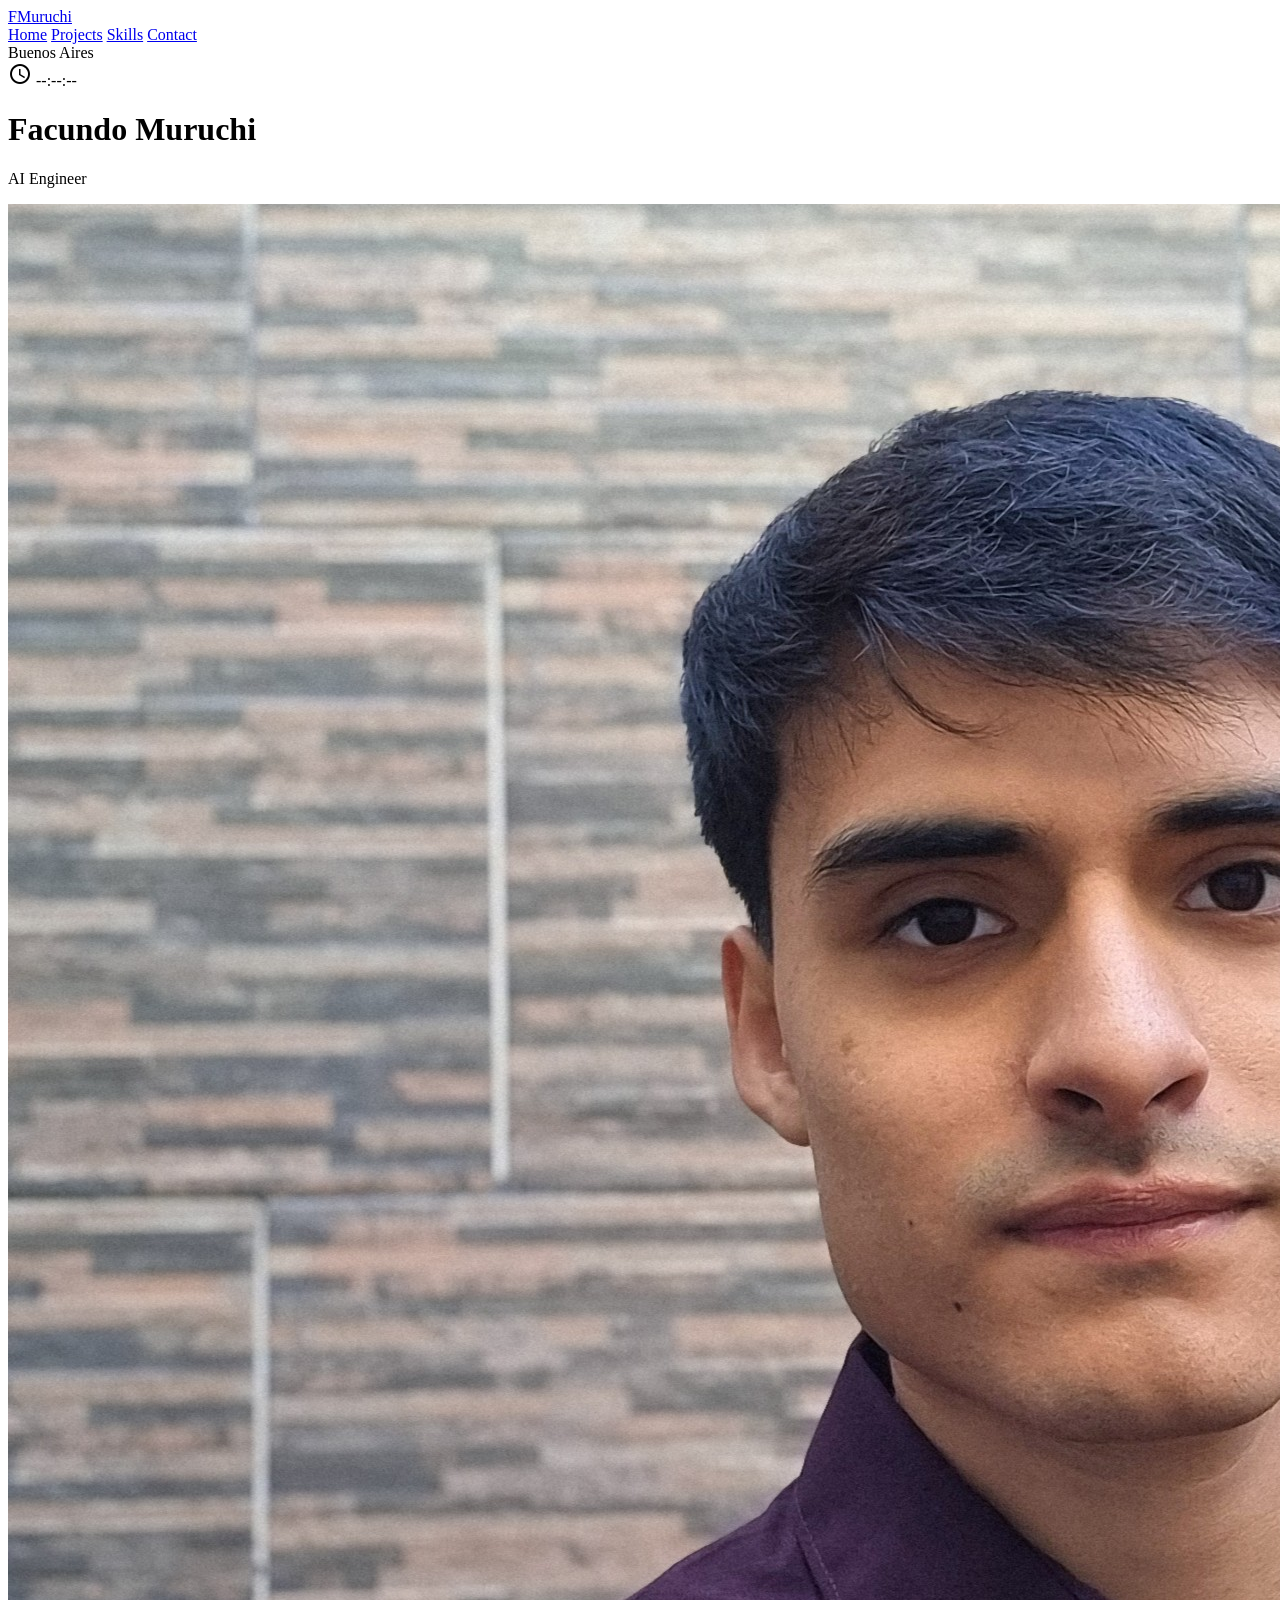
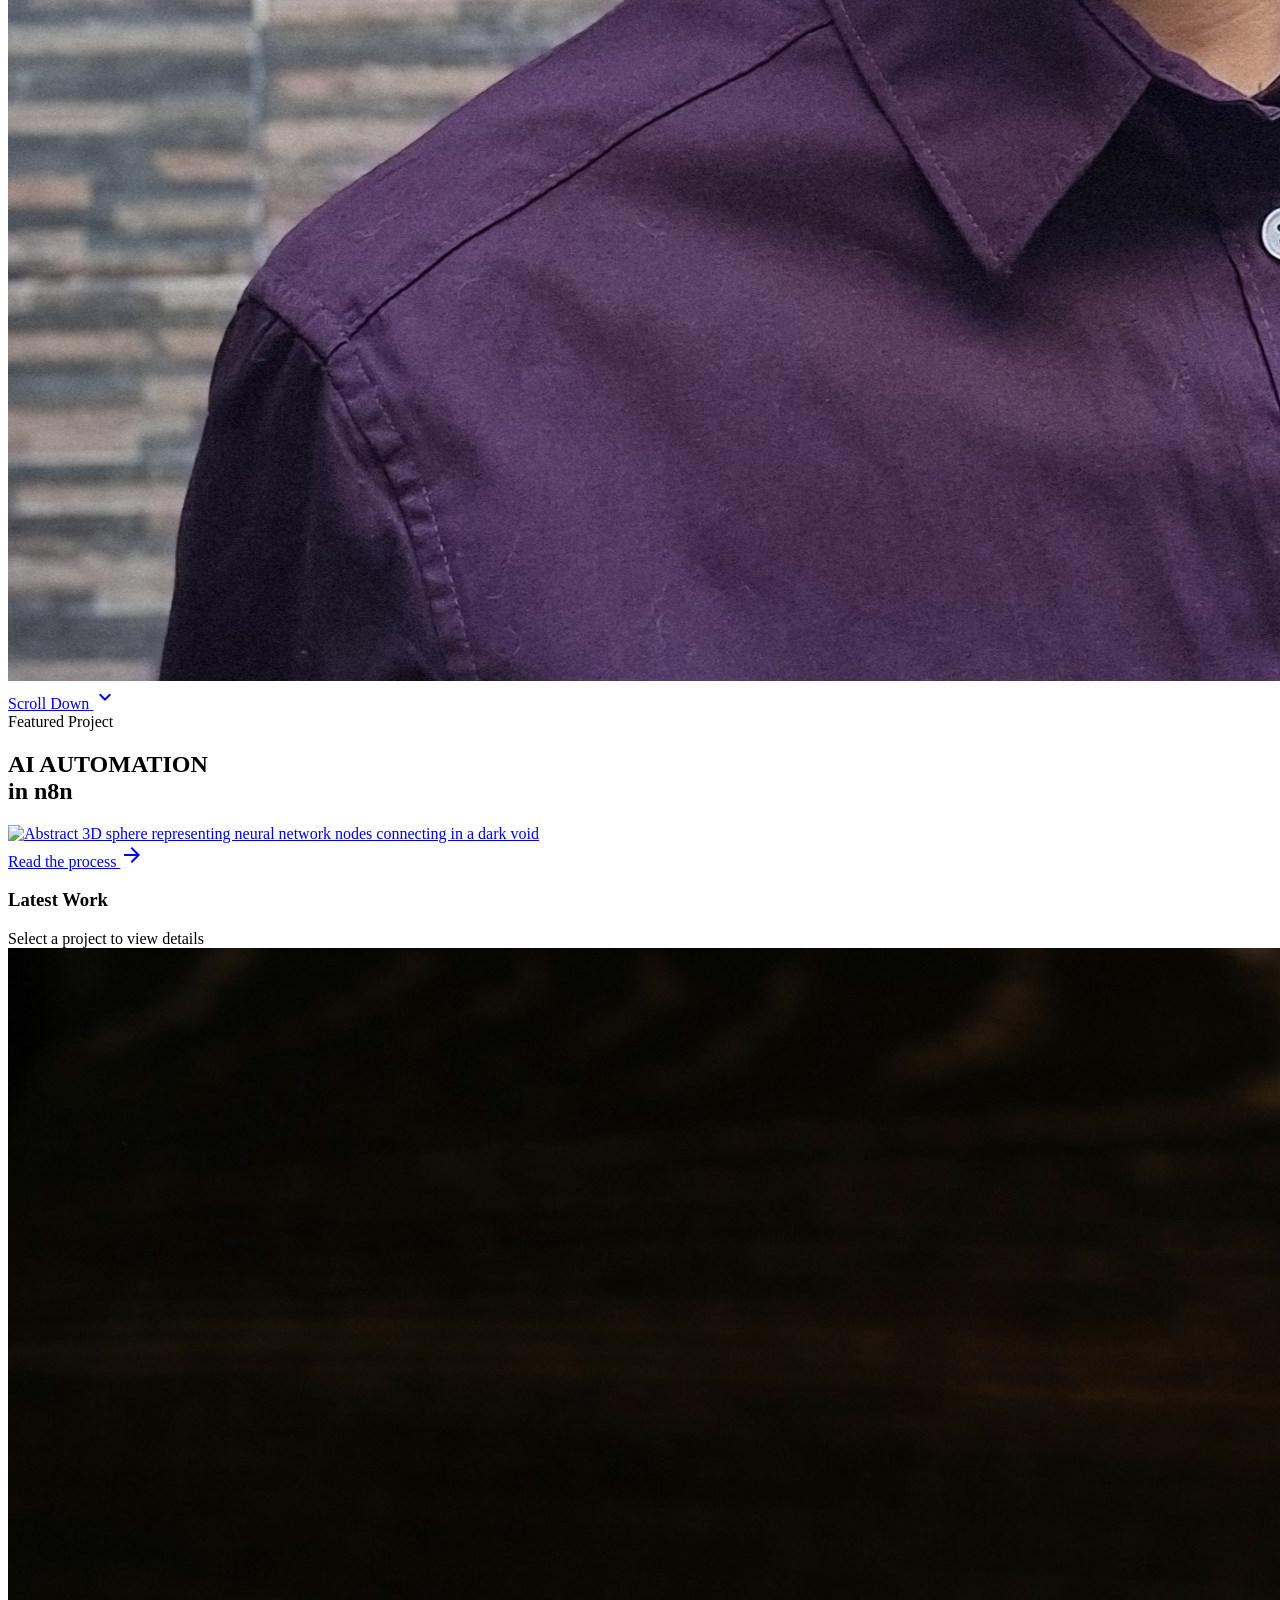
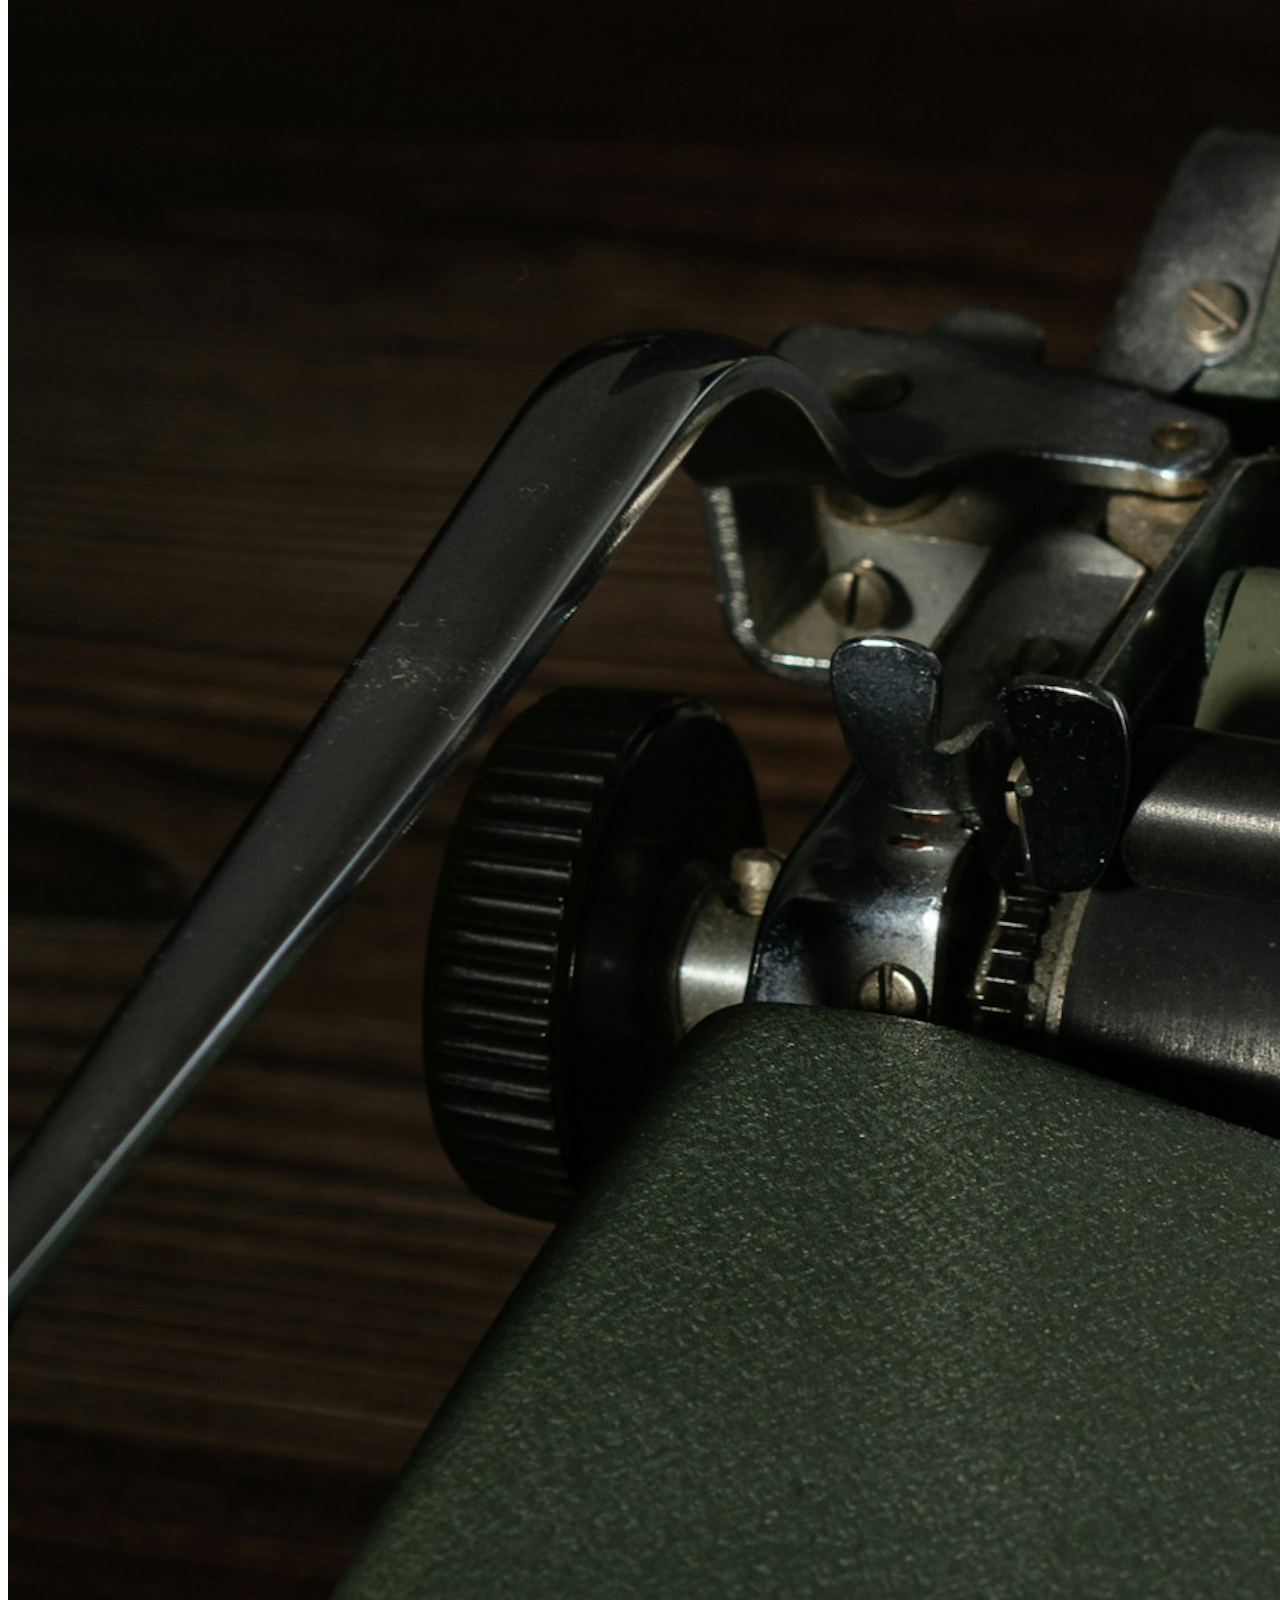
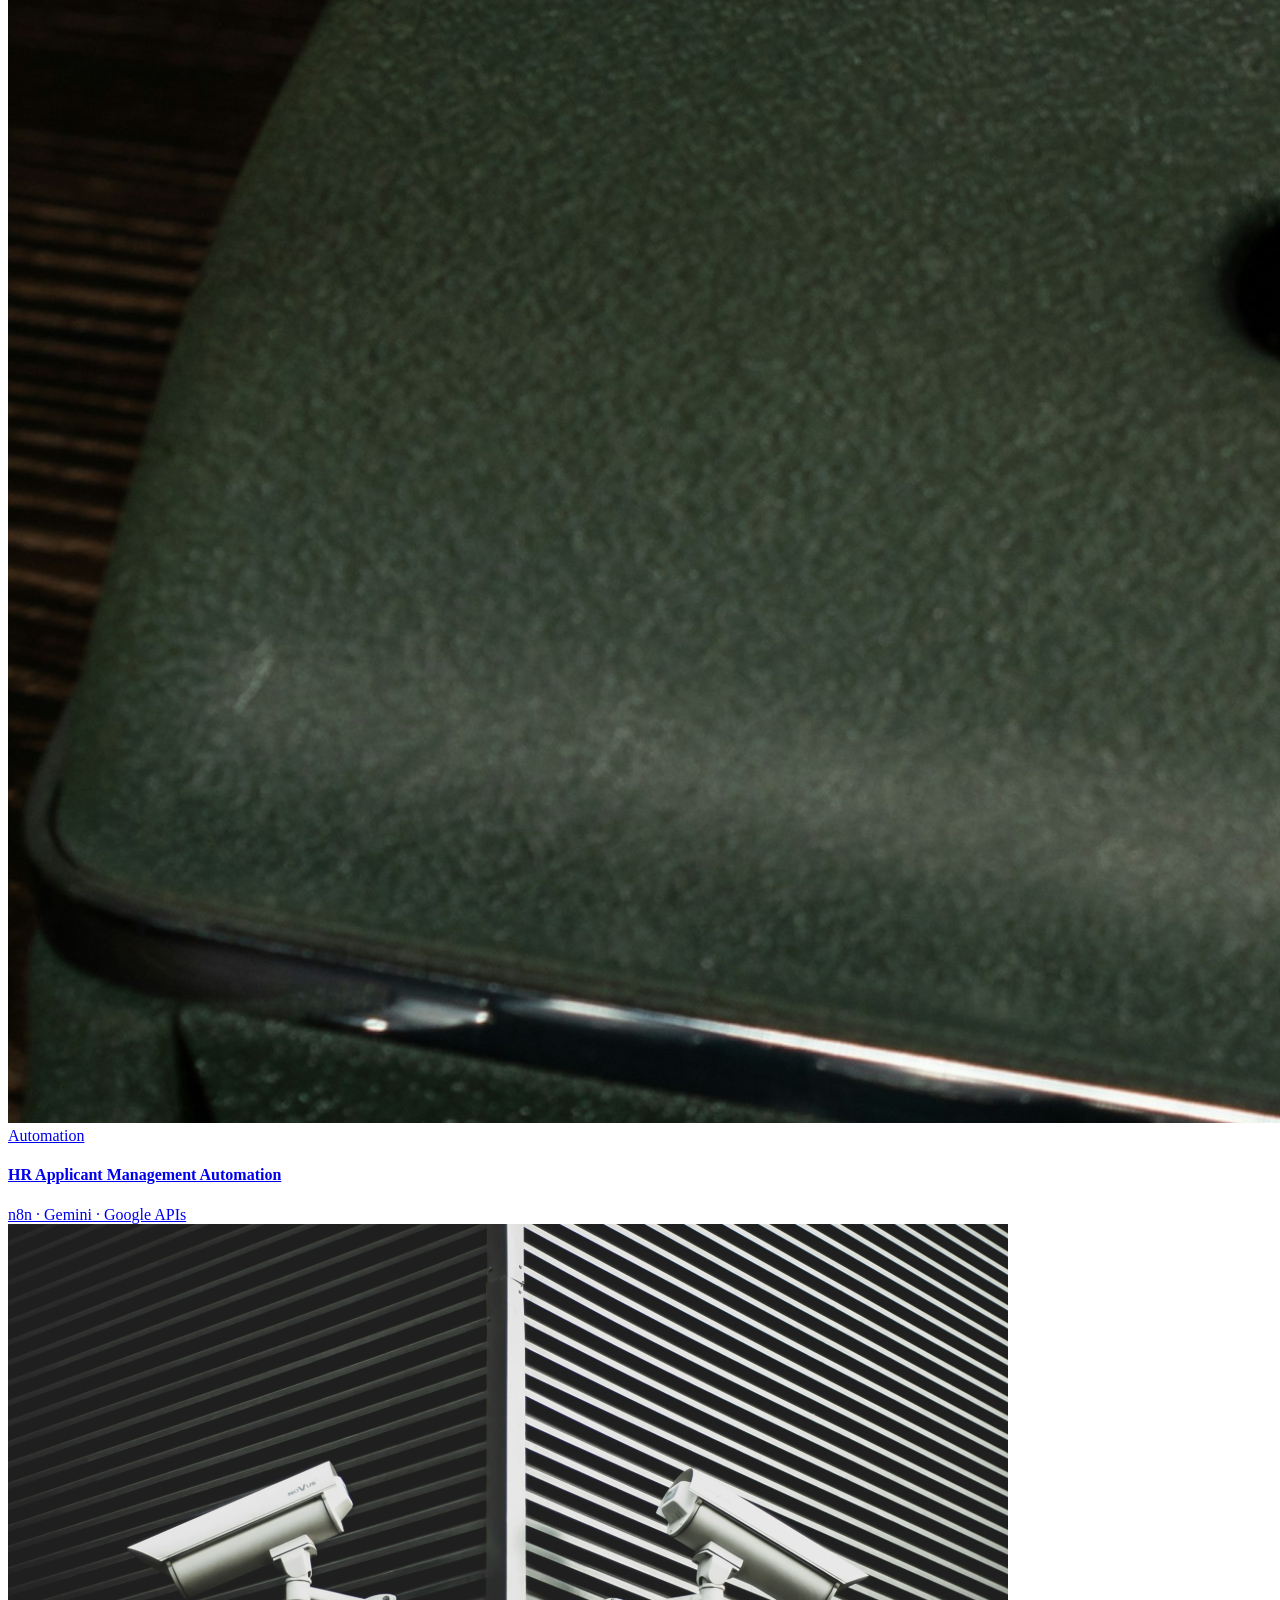
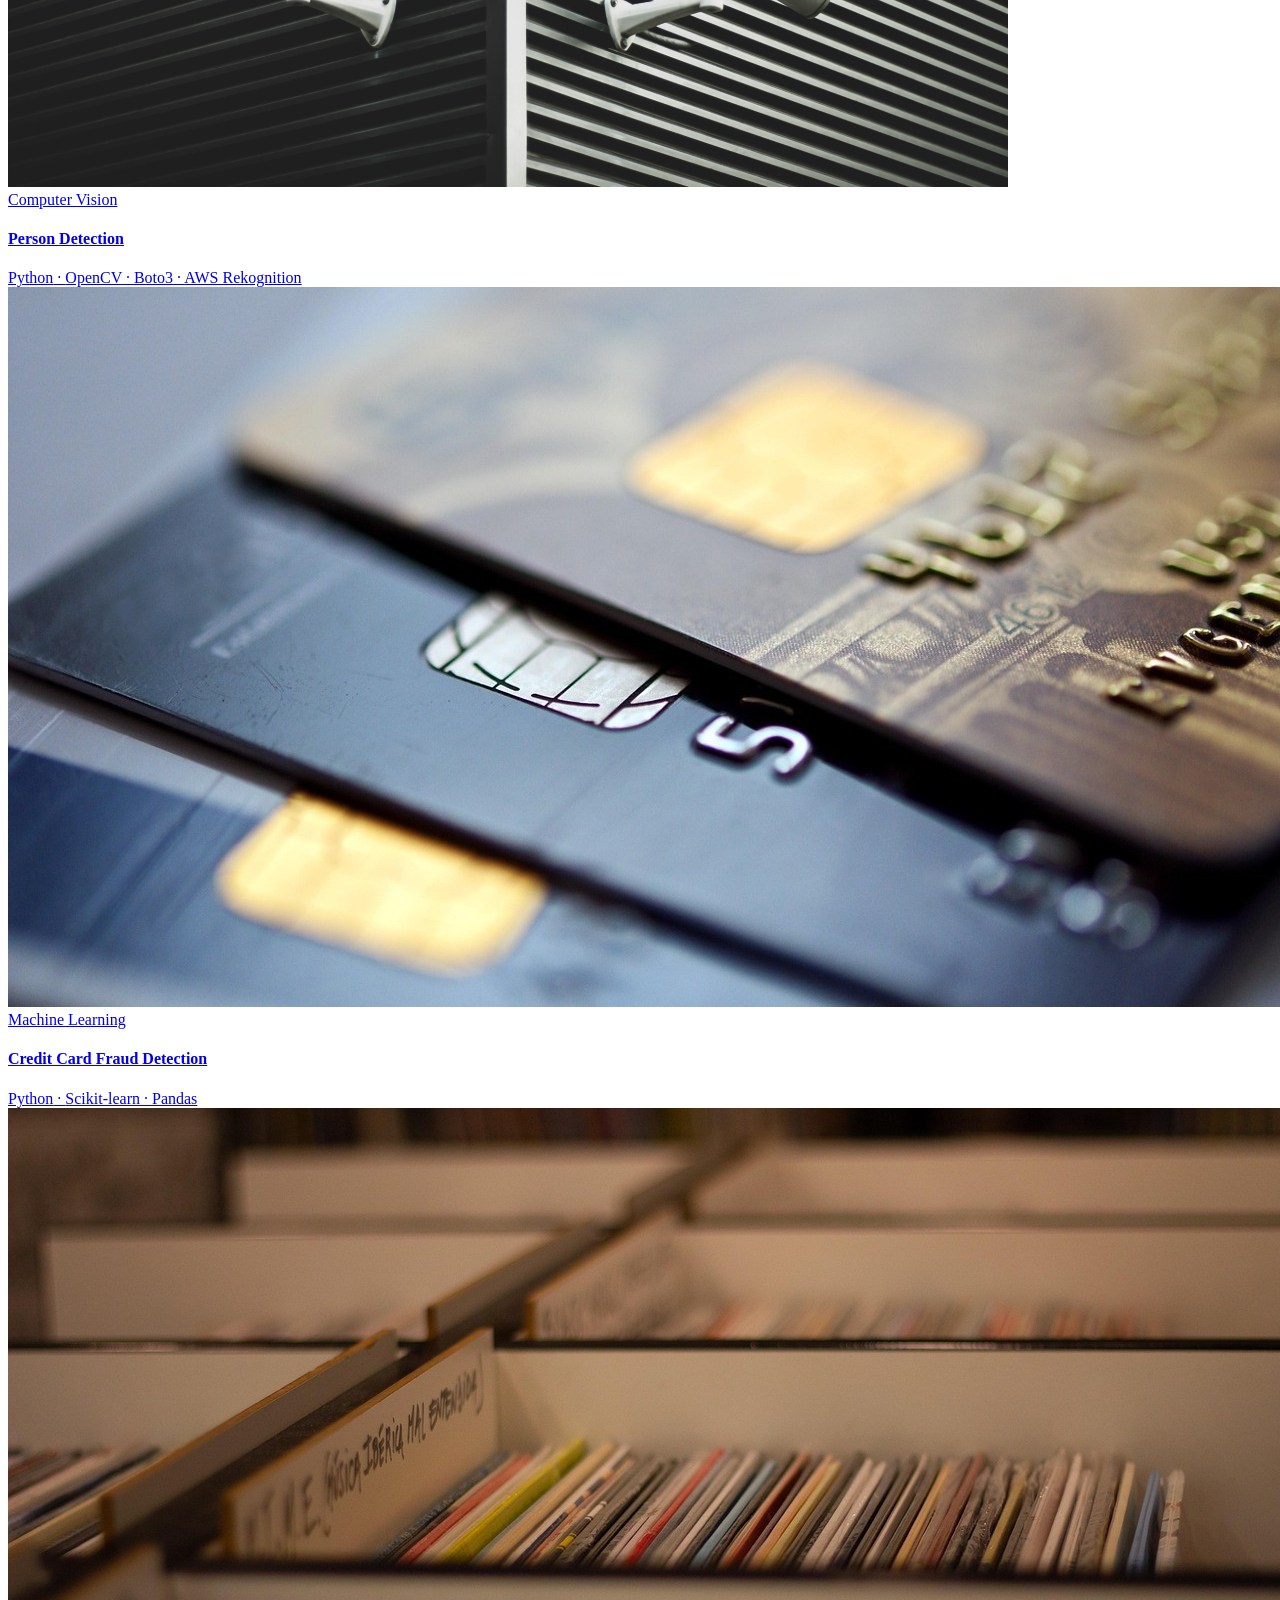
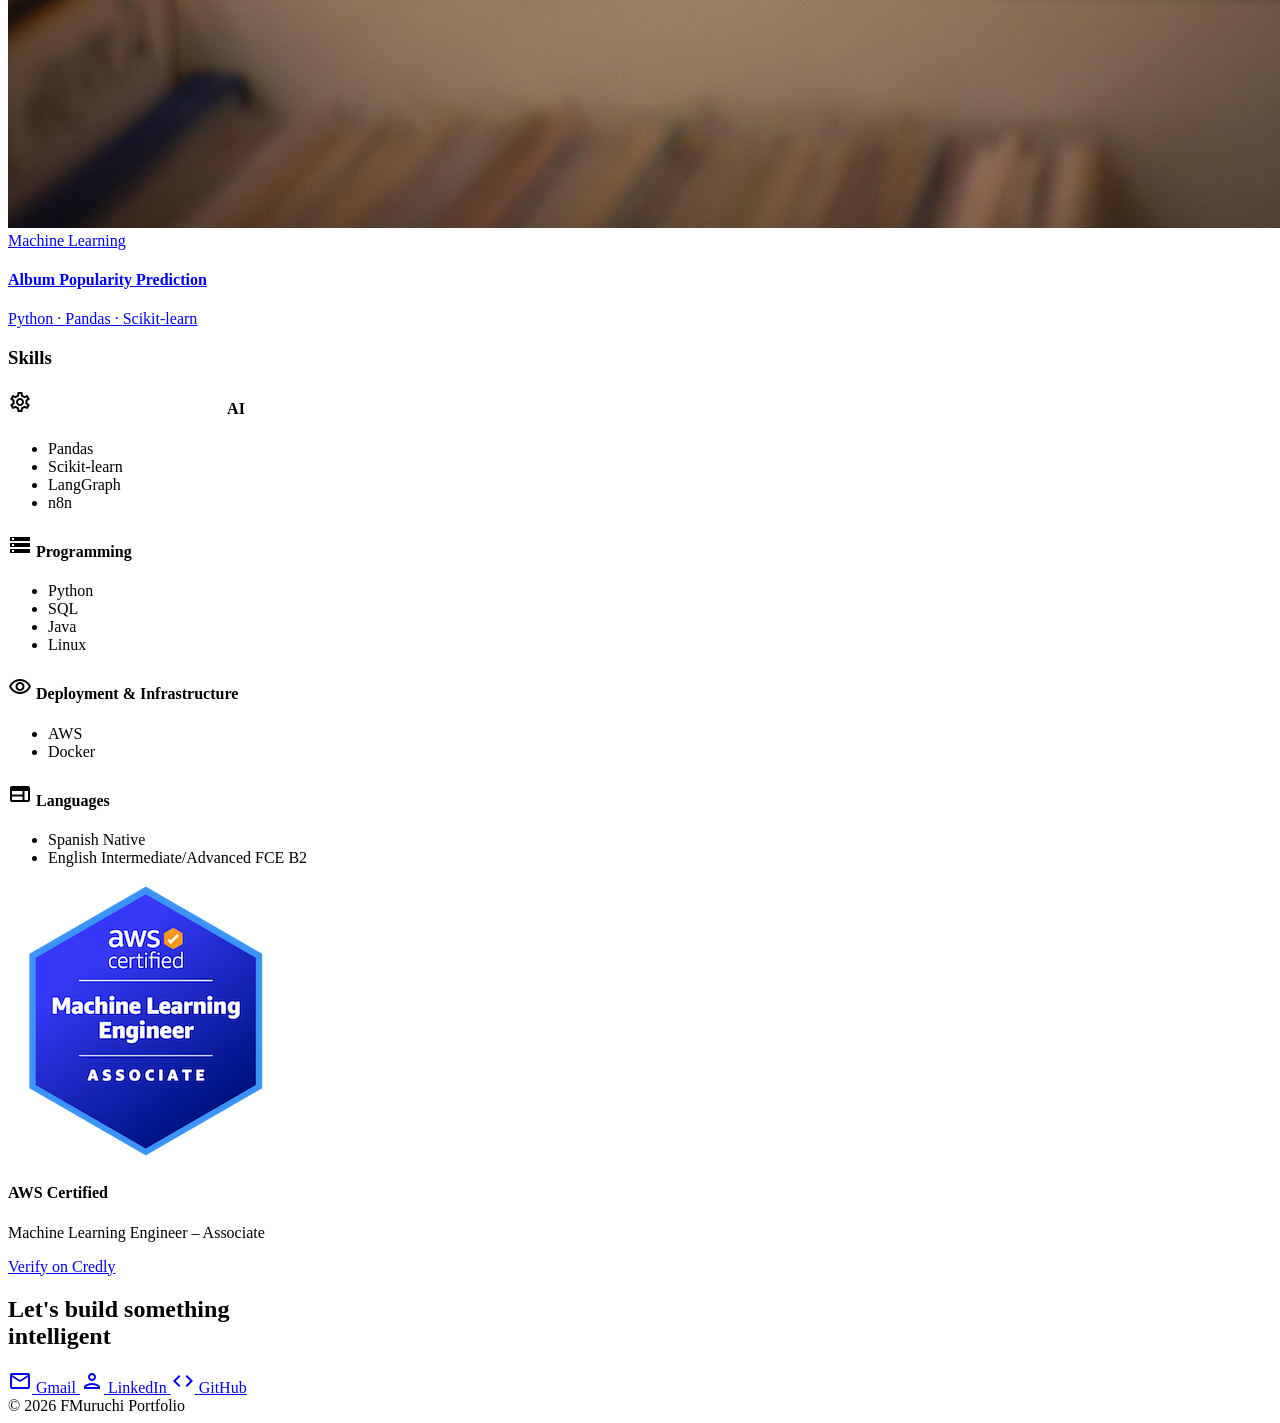
==== commit 998855cf: "centro" ====
--- a/index.html
+++ b/index.html
@@ -12,6 +12,8 @@
         rel="stylesheet" />
     <link href="https://fonts.googleapis.com/icon?family=Material+Icons+Outlined" rel="stylesheet" />
     <link rel="icon" href="assets/robot.ico" type="image/x-icon" />
+    <!-- Preload critical images for smooth animations -->
+    <link rel="preload" href="assets/ball.jpg" as="image" />
     <script src="https://cdn.tailwindcss.com?plugins=forms,typography"></script>
     <script src="script.js"></script>
     <link rel="stylesheet" href="styles.css" />
@@ -50,11 +52,12 @@
     <header class="w-full px-6 py-20 md:py-32 bg-background-light dark:bg-background-dark overflow-hidden">
         <div class="max-w-7xl mx-auto grid grid-cols-1 lg:grid-cols-12 gap-12 items-center">
             <div class="lg:col-span-7 z-10">
-                <h1 class="text-5xl md:text-7xl lg:text-8xl font-serif leading-tight tracking-tight text-balance mb-8">
+                <h1
+                    class="text-5xl md:text-7xl lg:text-8xl font-serif leading-tight tracking-tight text-balance mb-8 text-center">
                     Facundo Muruchi
                 </h1>
                 <p
-                    class="text-lg md:text-xl text-neutral-600 dark:text-neutral-300 leading-relaxed max-w-2xl text-center">
+                    class="text-lg md:text-xl text-neutral-600 dark:text-neutral-300 leading-relaxed max-w-2xl text-center mx-auto">
                     AI Engineer
                 </p>
             </div>
@@ -351,9 +354,6 @@
             <h2 class="font-serif text-4xl md:text-5xl lg:text-6xl mb-8 leading-tight text-white dark:text-primary">
                 Let's build something <br /> <span class="italic text-neutral-400 animated-underline">intelligent</span>
             </h2>
-            <p class="text-lg text-neutral-400 dark:text-neutral-600 max-w-xl mb-12">
-                Contact me.
-            </p>
             <div class="flex flex-wrap justify-center gap-8 md:gap-16 items-center">
                 <a class="group flex items-center gap-2 text-lg font-medium text-white dark:text-primary hover:text-neutral-400 dark:hover:text-neutral-500 transition-colors"
                     href="mailto:facundomuruchi01@gmail.com">
--- a/styles.css
+++ b/styles.css
@@ -28,6 +28,10 @@
     /* Starting width */
     border-radius: 2rem;
     /* Transitions removed - now controlled by JavaScript for smooth gradual effect */
+    /* GPU acceleration and performance hints */
+    transform: translateZ(0);
+    will-change: max-width, border-radius;
+    backface-visibility: hidden;
 }
 
 /* Pulsing orange glow animation */
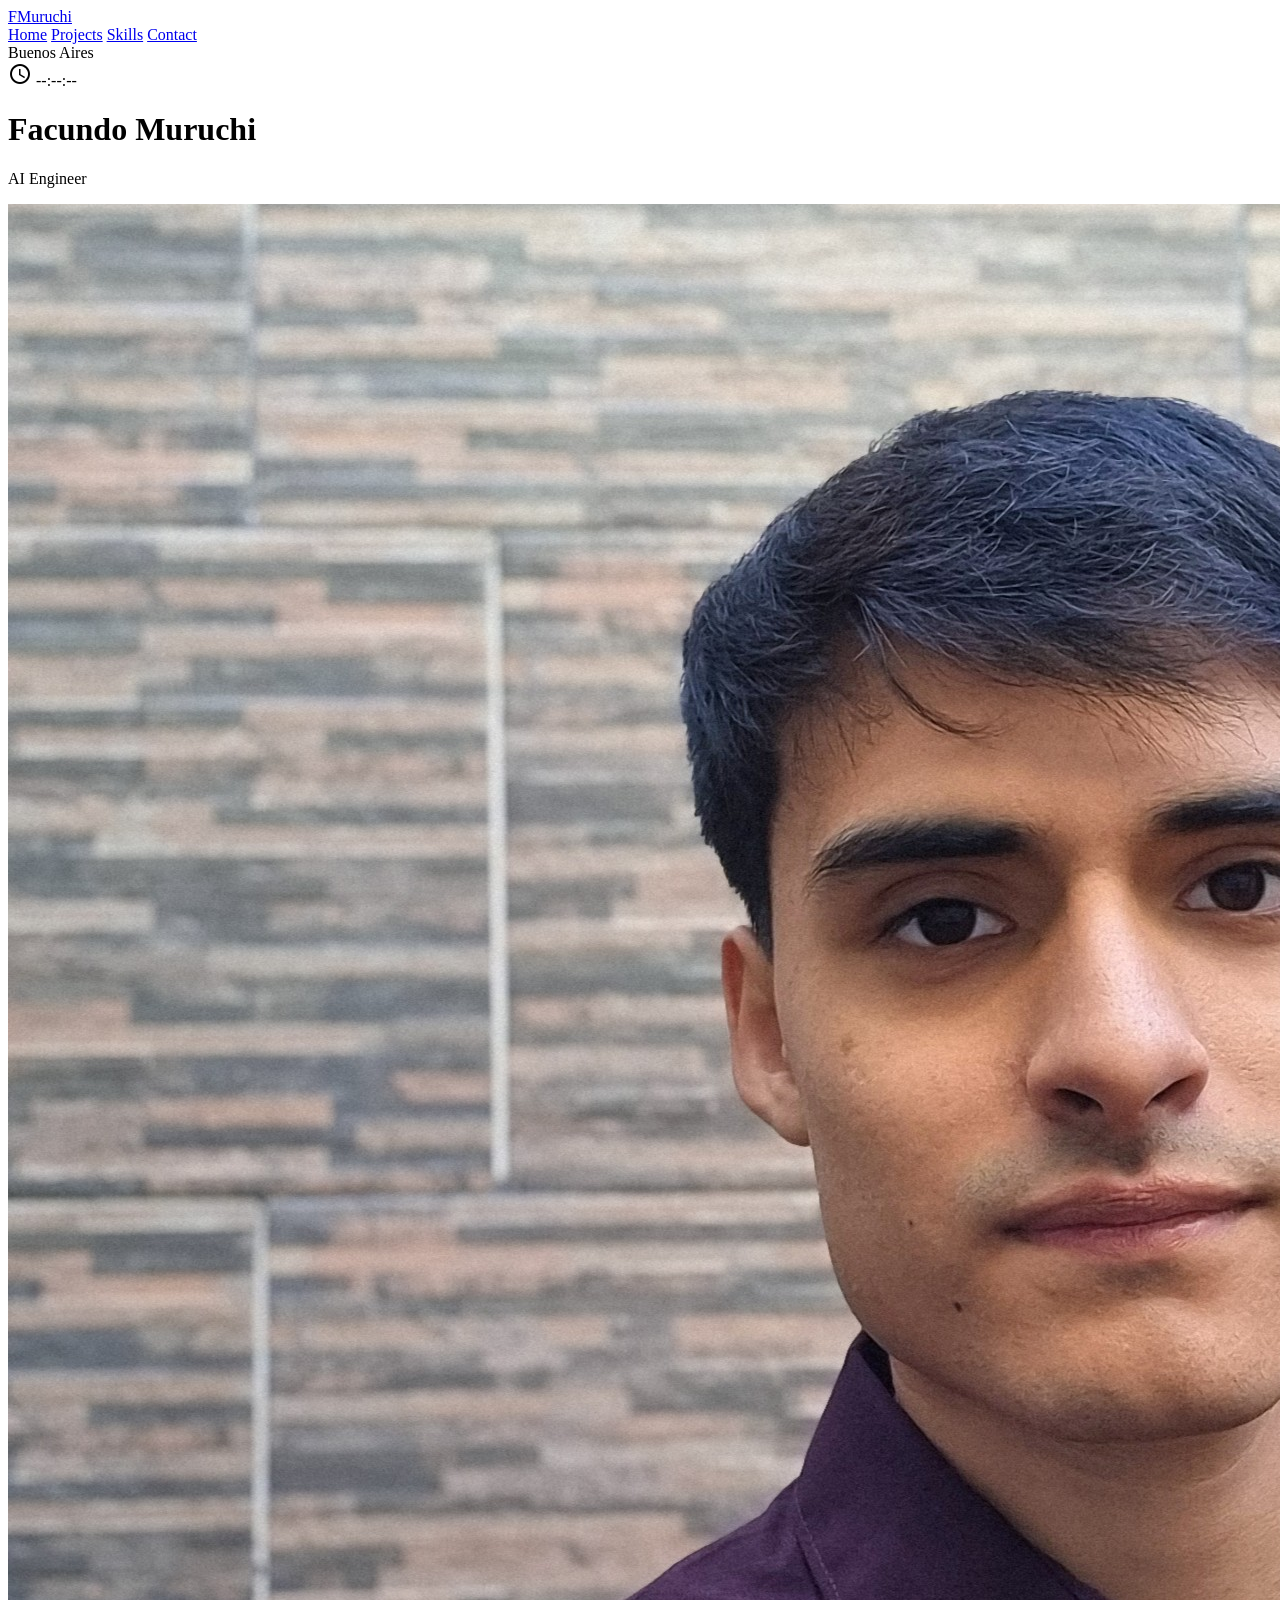
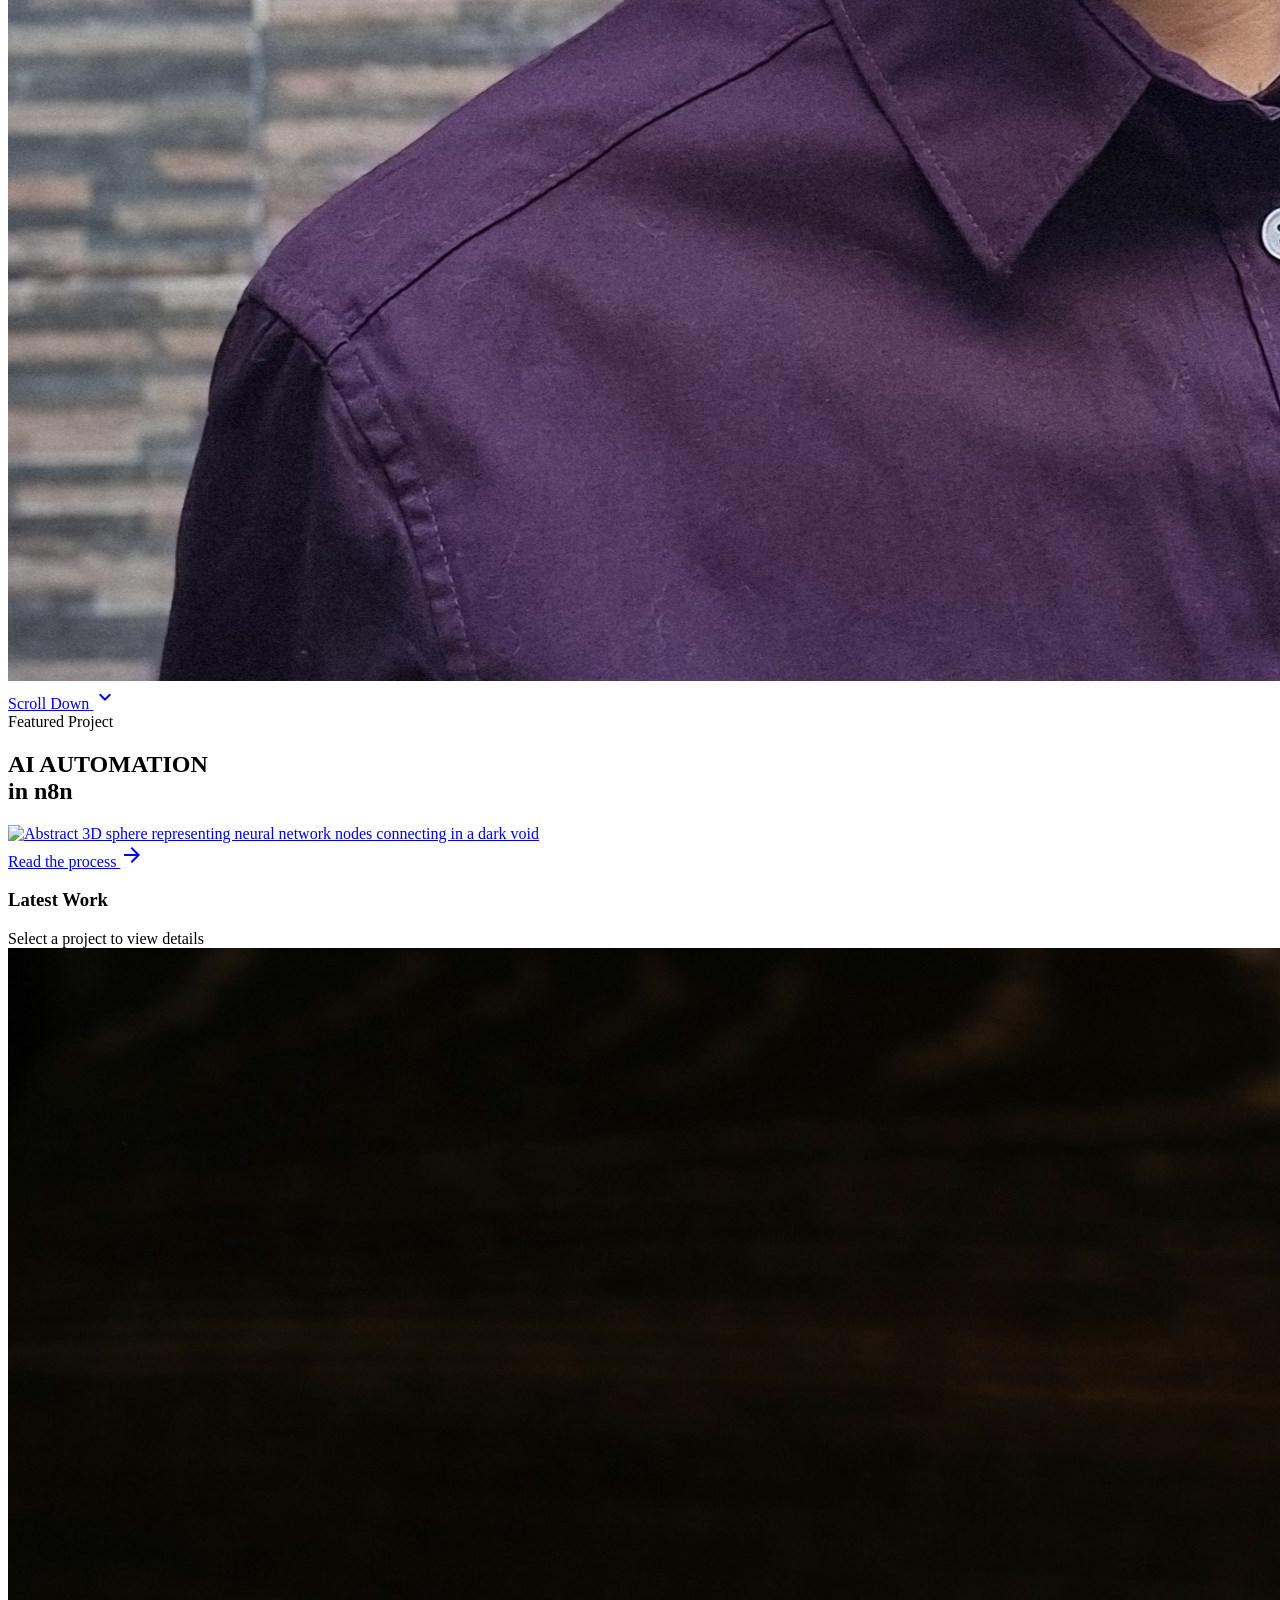
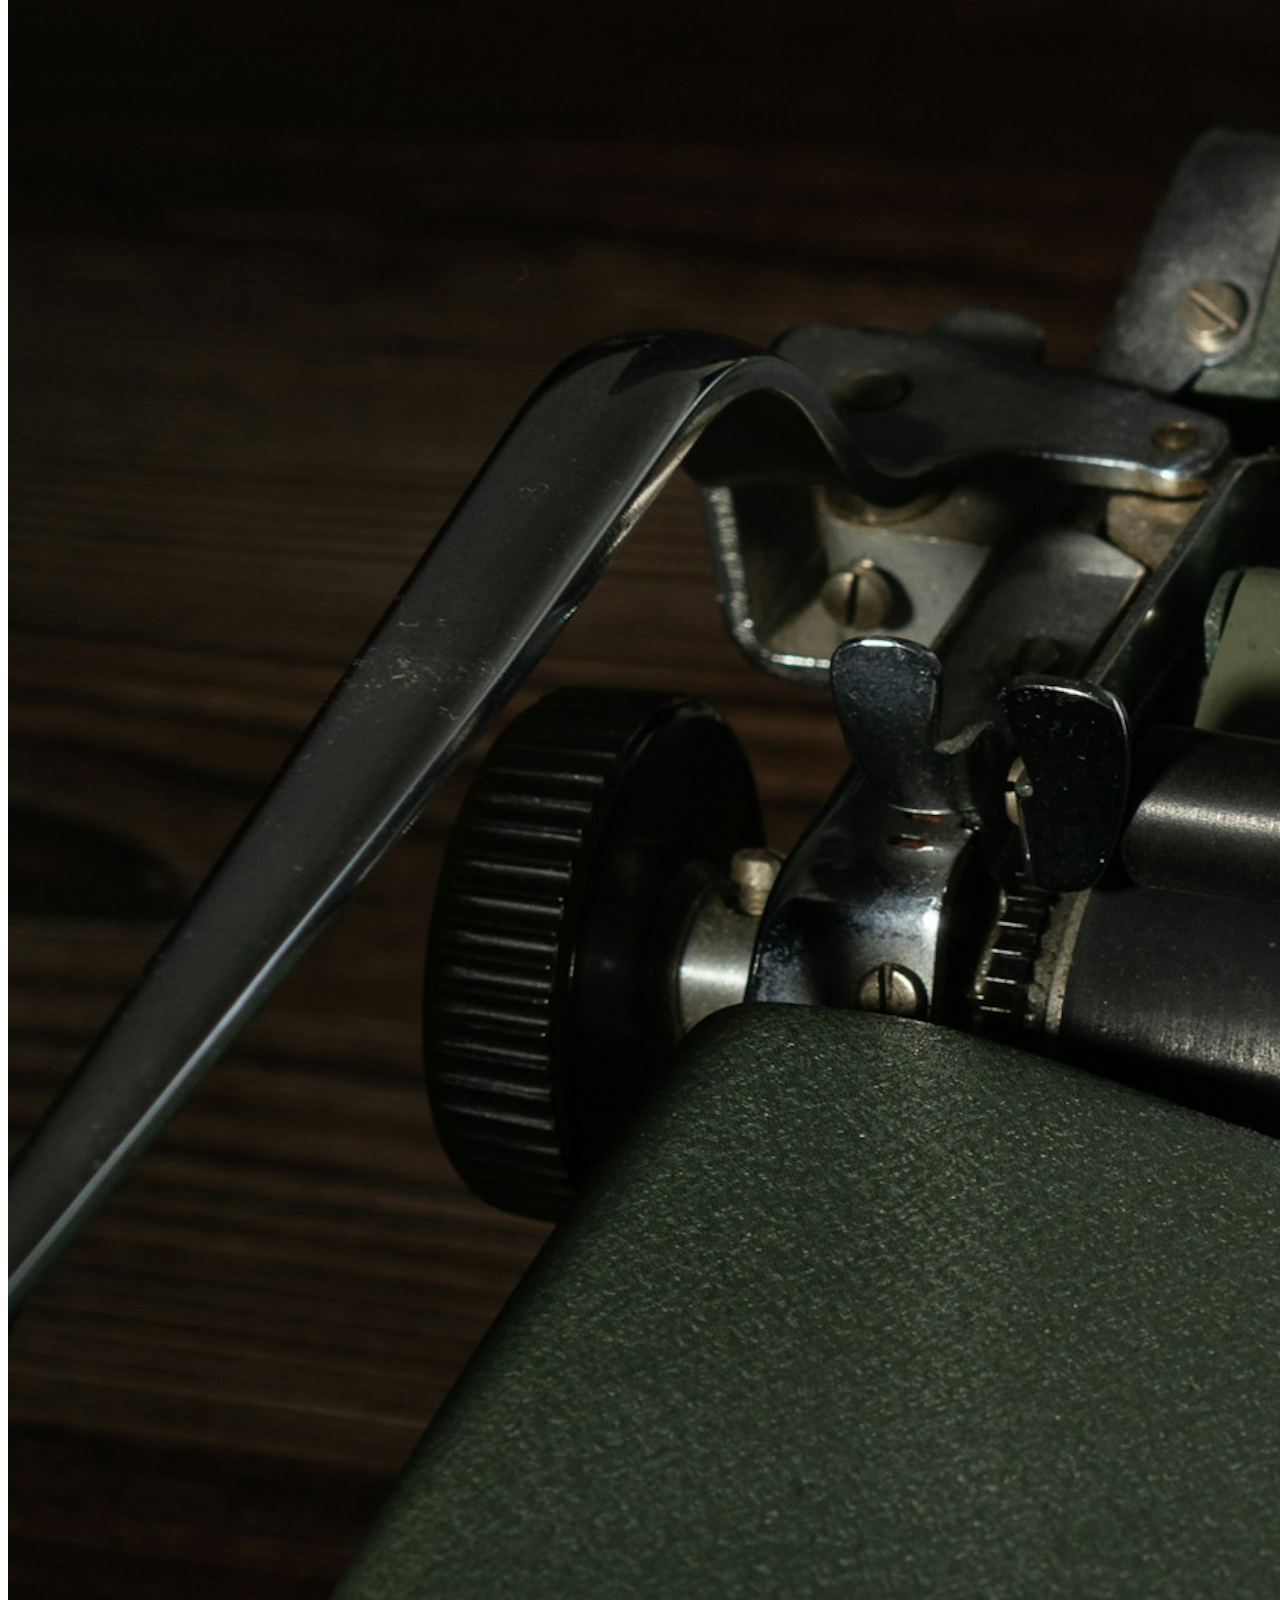
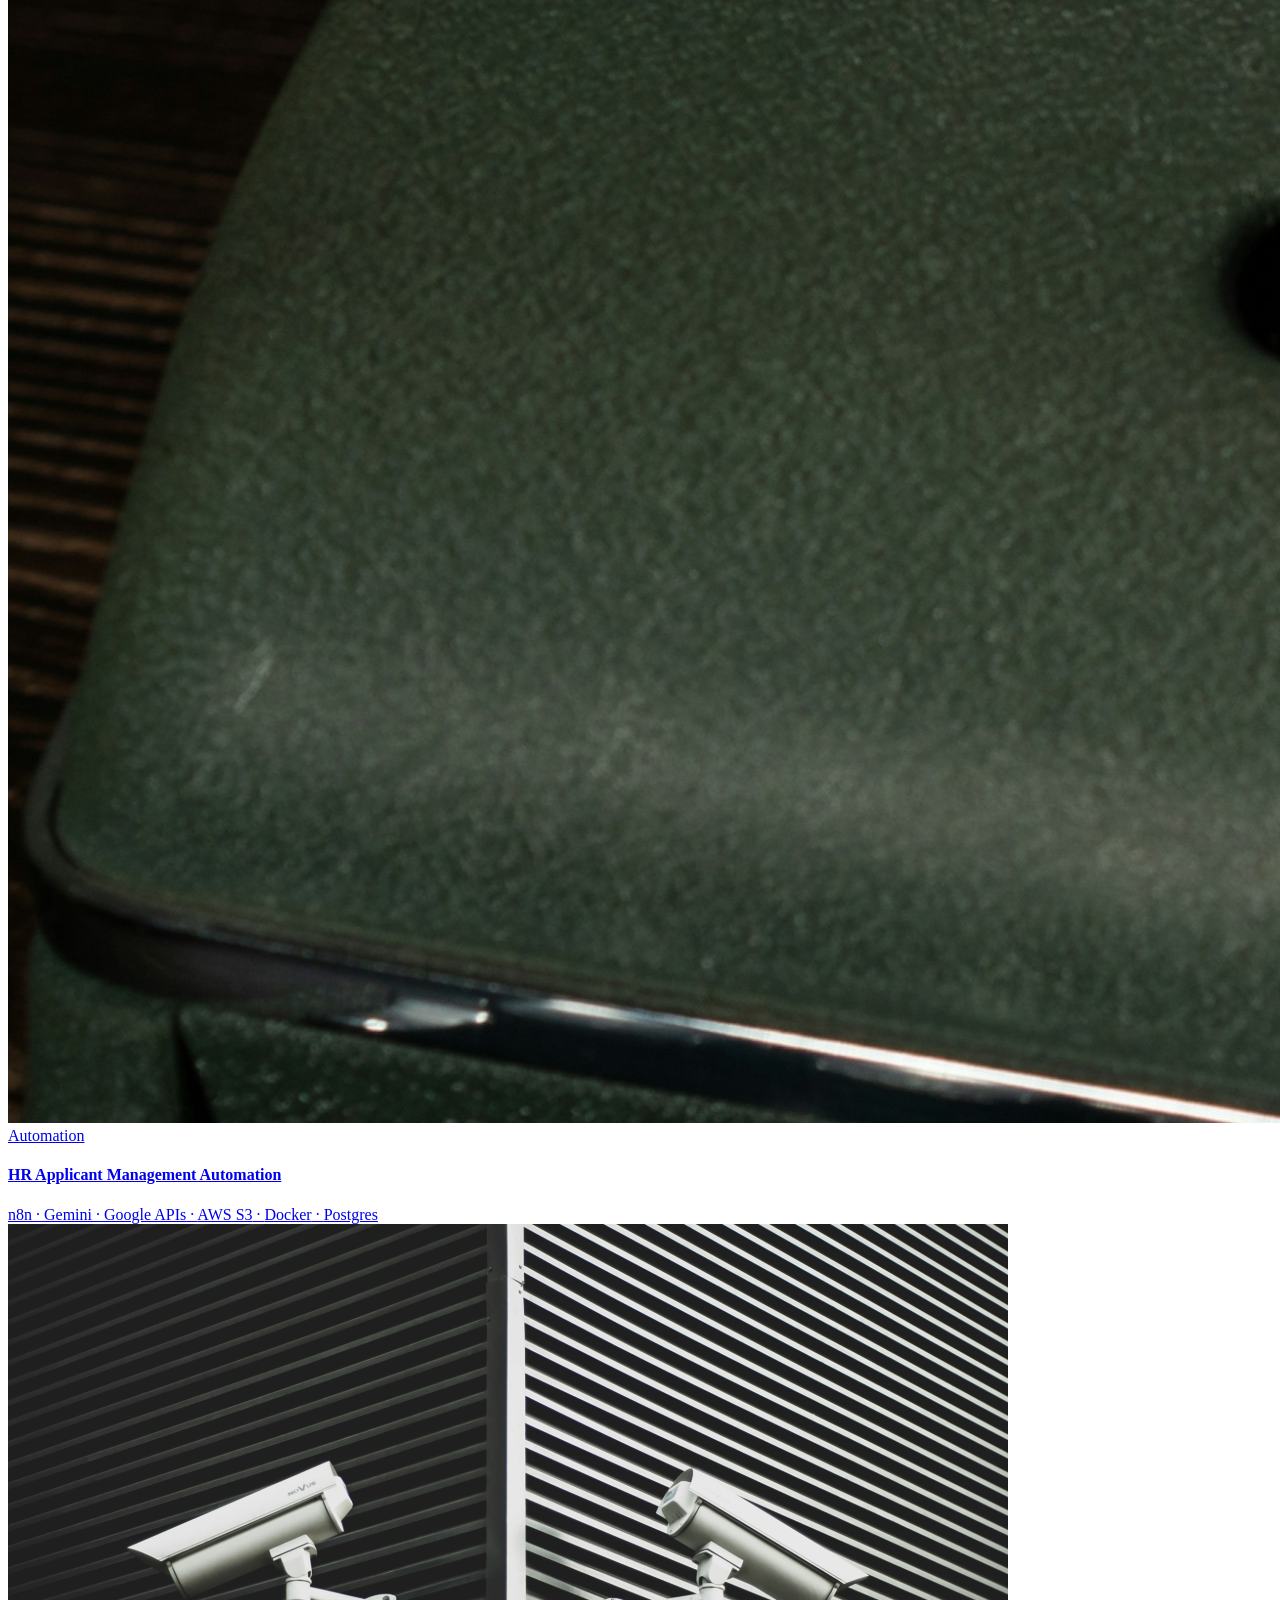
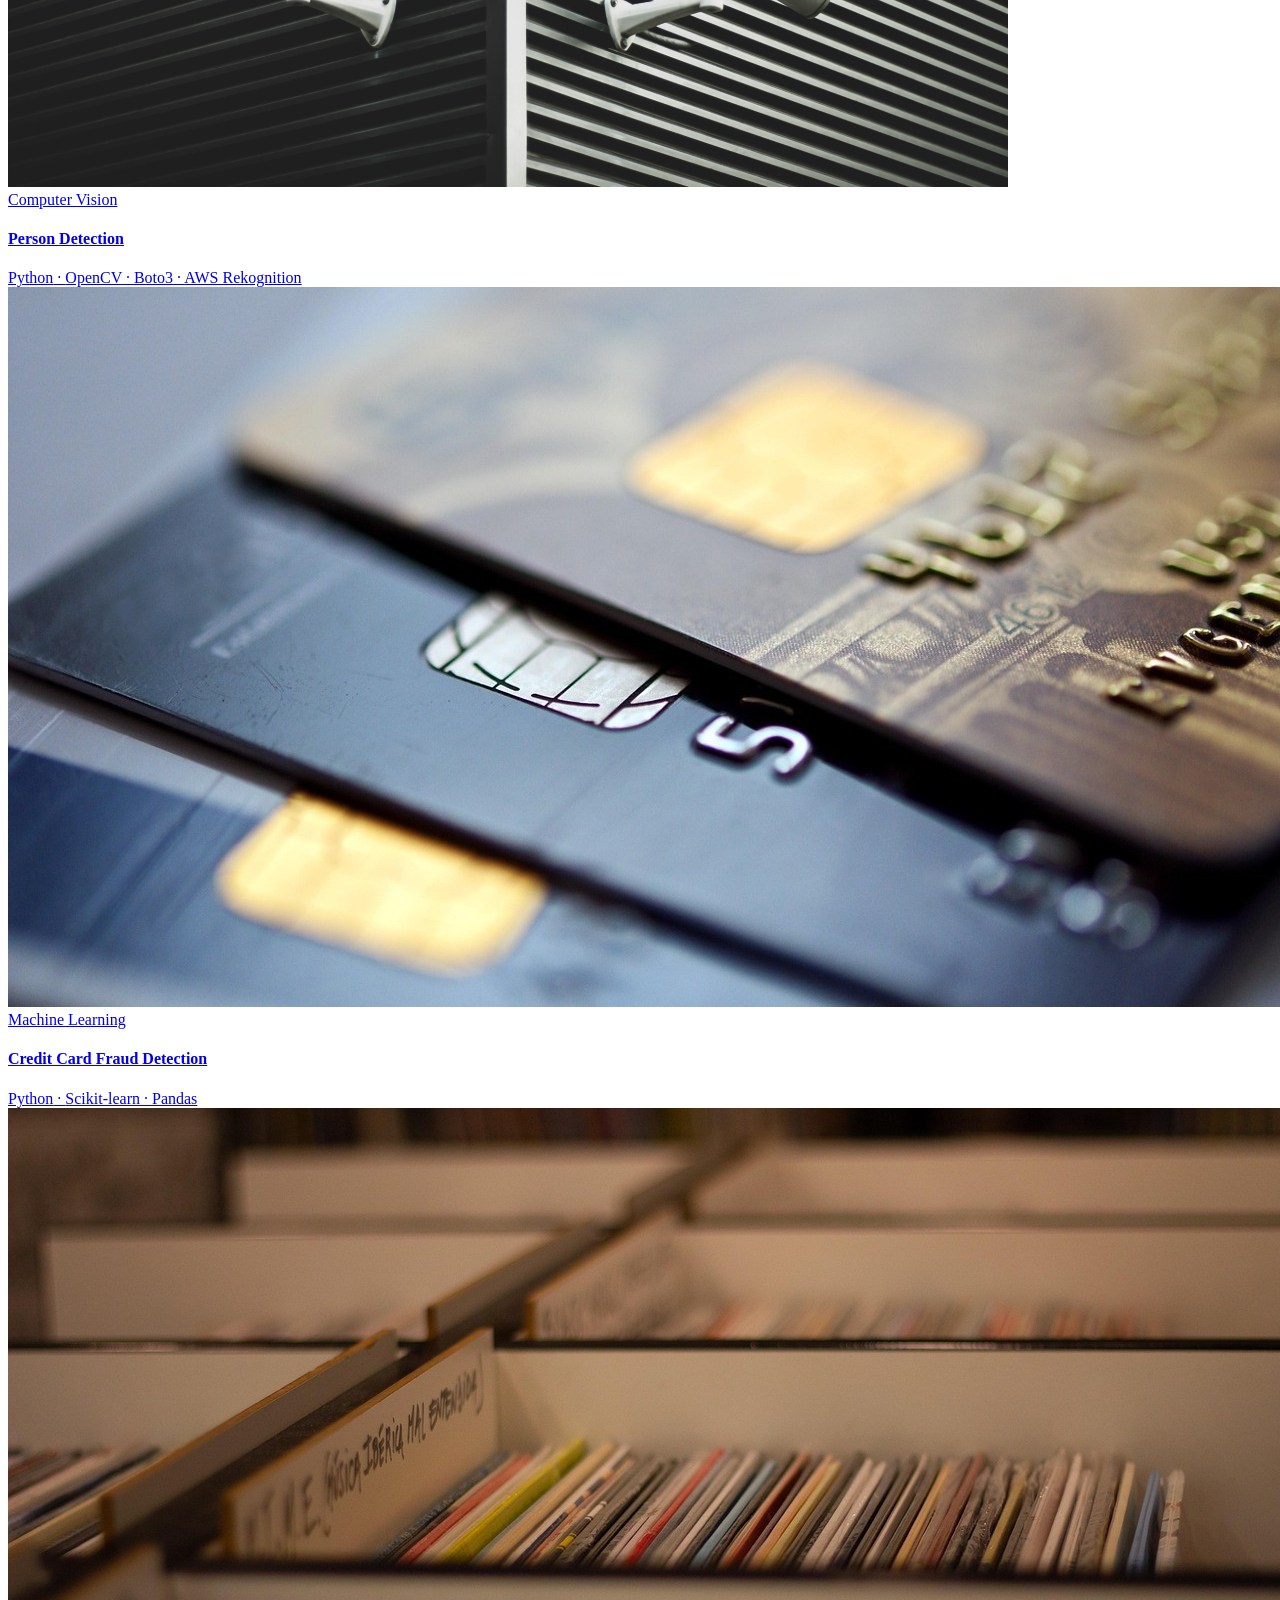
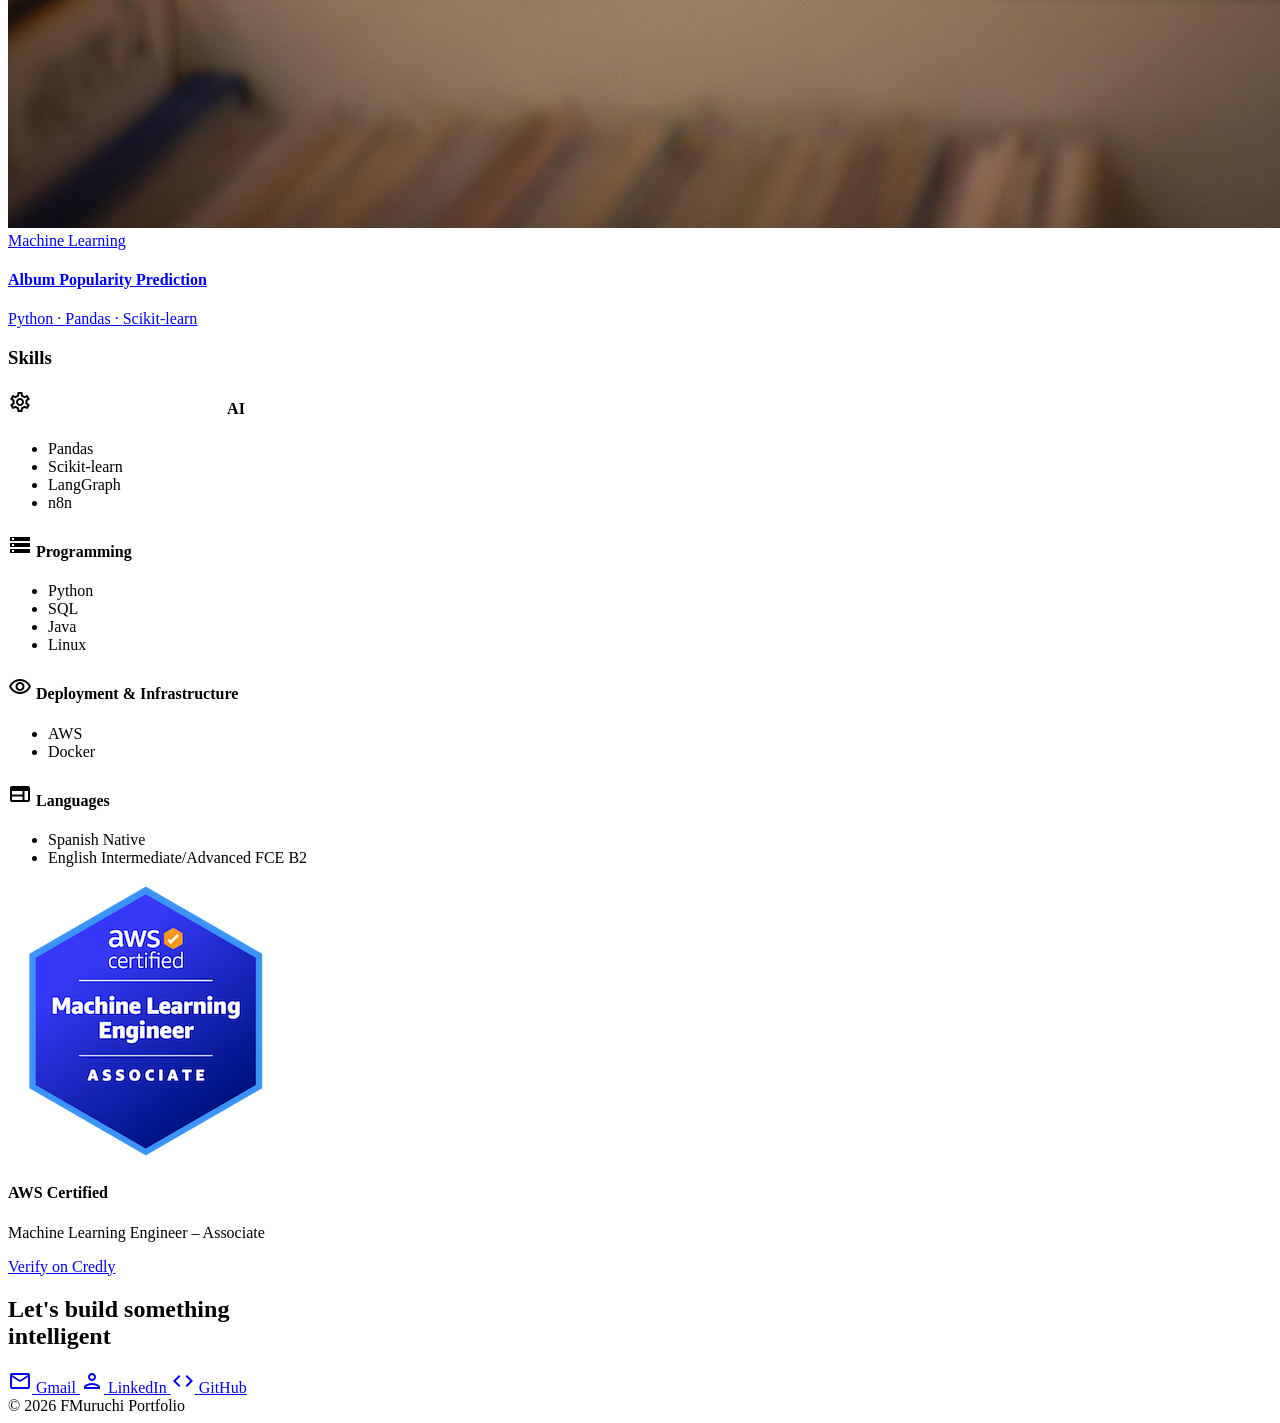
==== commit 9f8a1668: "post" ====
--- a/index.html
+++ b/index.html
@@ -143,7 +143,8 @@
                                 HR Applicant Management Automation
                             </h4>
                             <div class="flex flex-wrap gap-2 text-sm font-mono text-neutral-600 dark:text-neutral-400">
-                                <span>n8n</span> · <span>Gemini</span> · <span>Google APIs</span>
+                                <span>n8n</span> · <span>Gemini</span> · <span>Google APIs</span> · <span>AWS S3</span>
+                                · <span>Docker</span> · <span>Postgres</span>
                             </div>
                         </div>
                     </div>
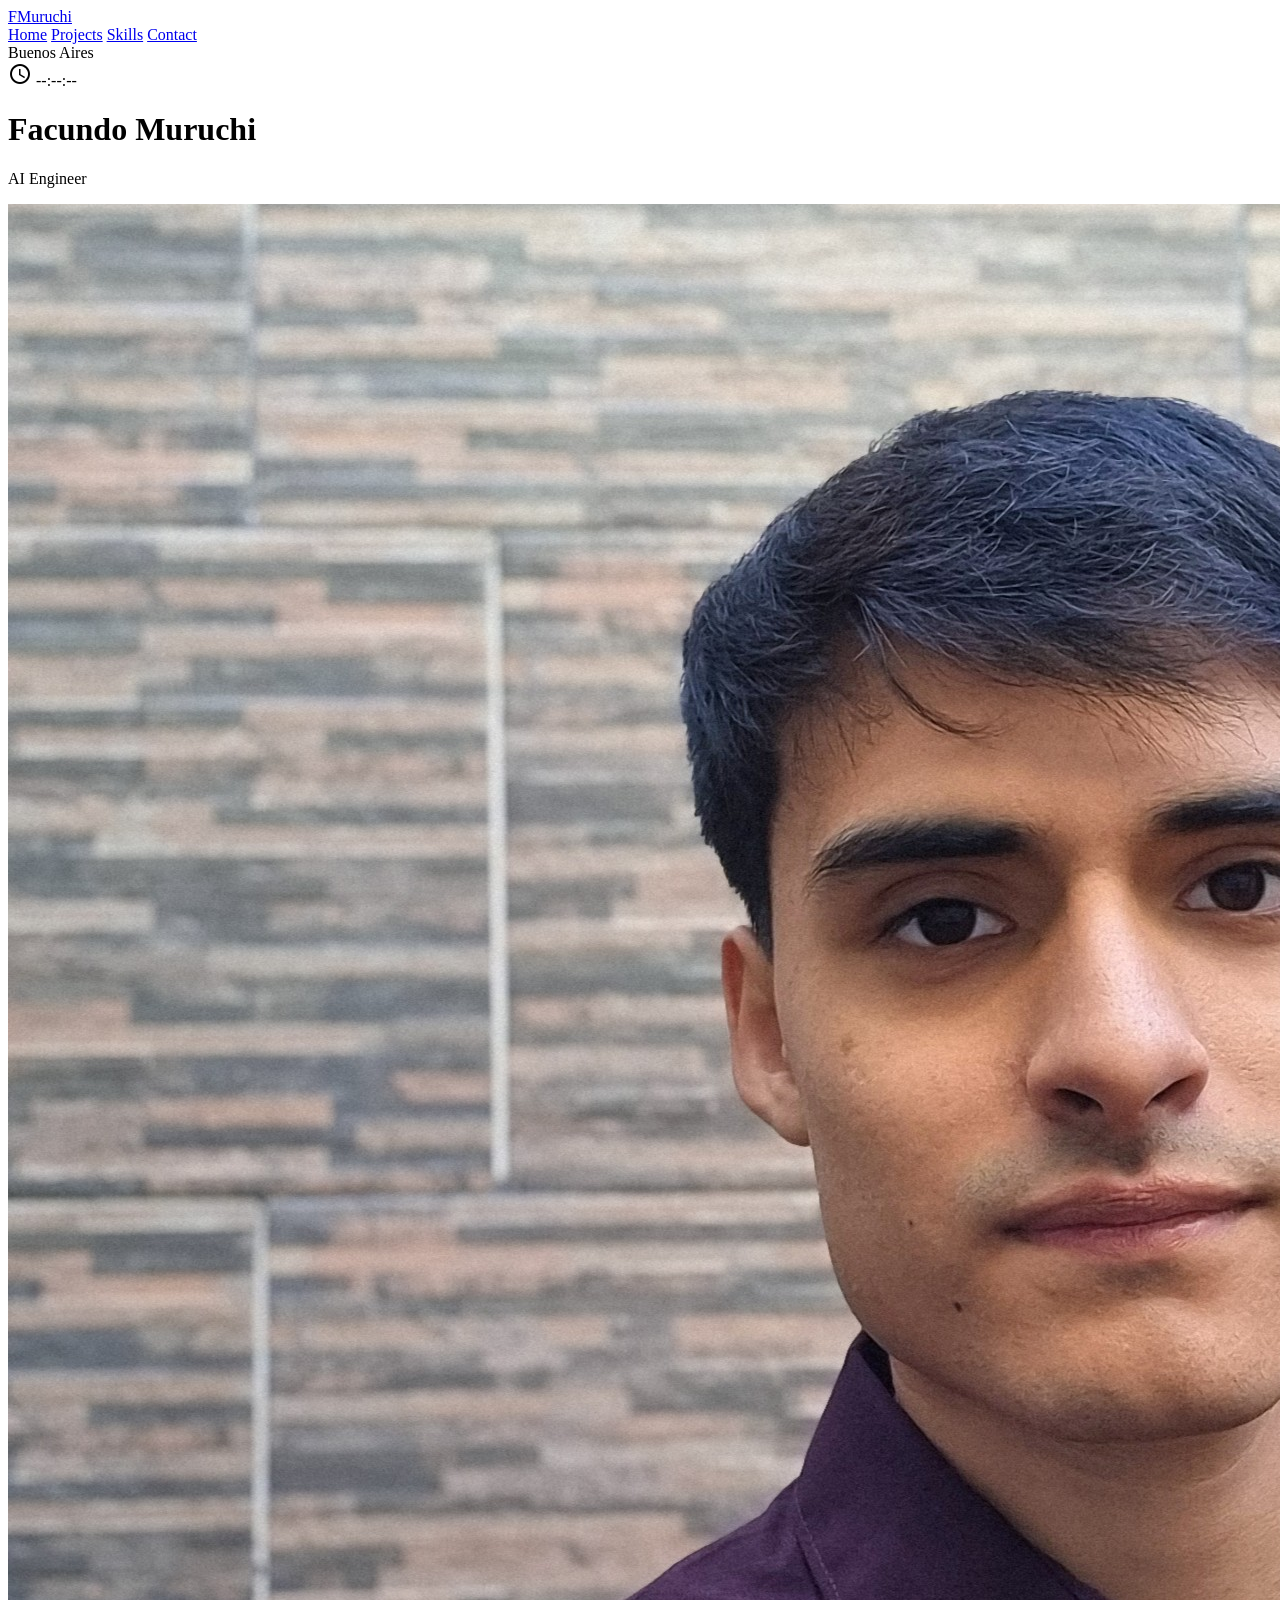
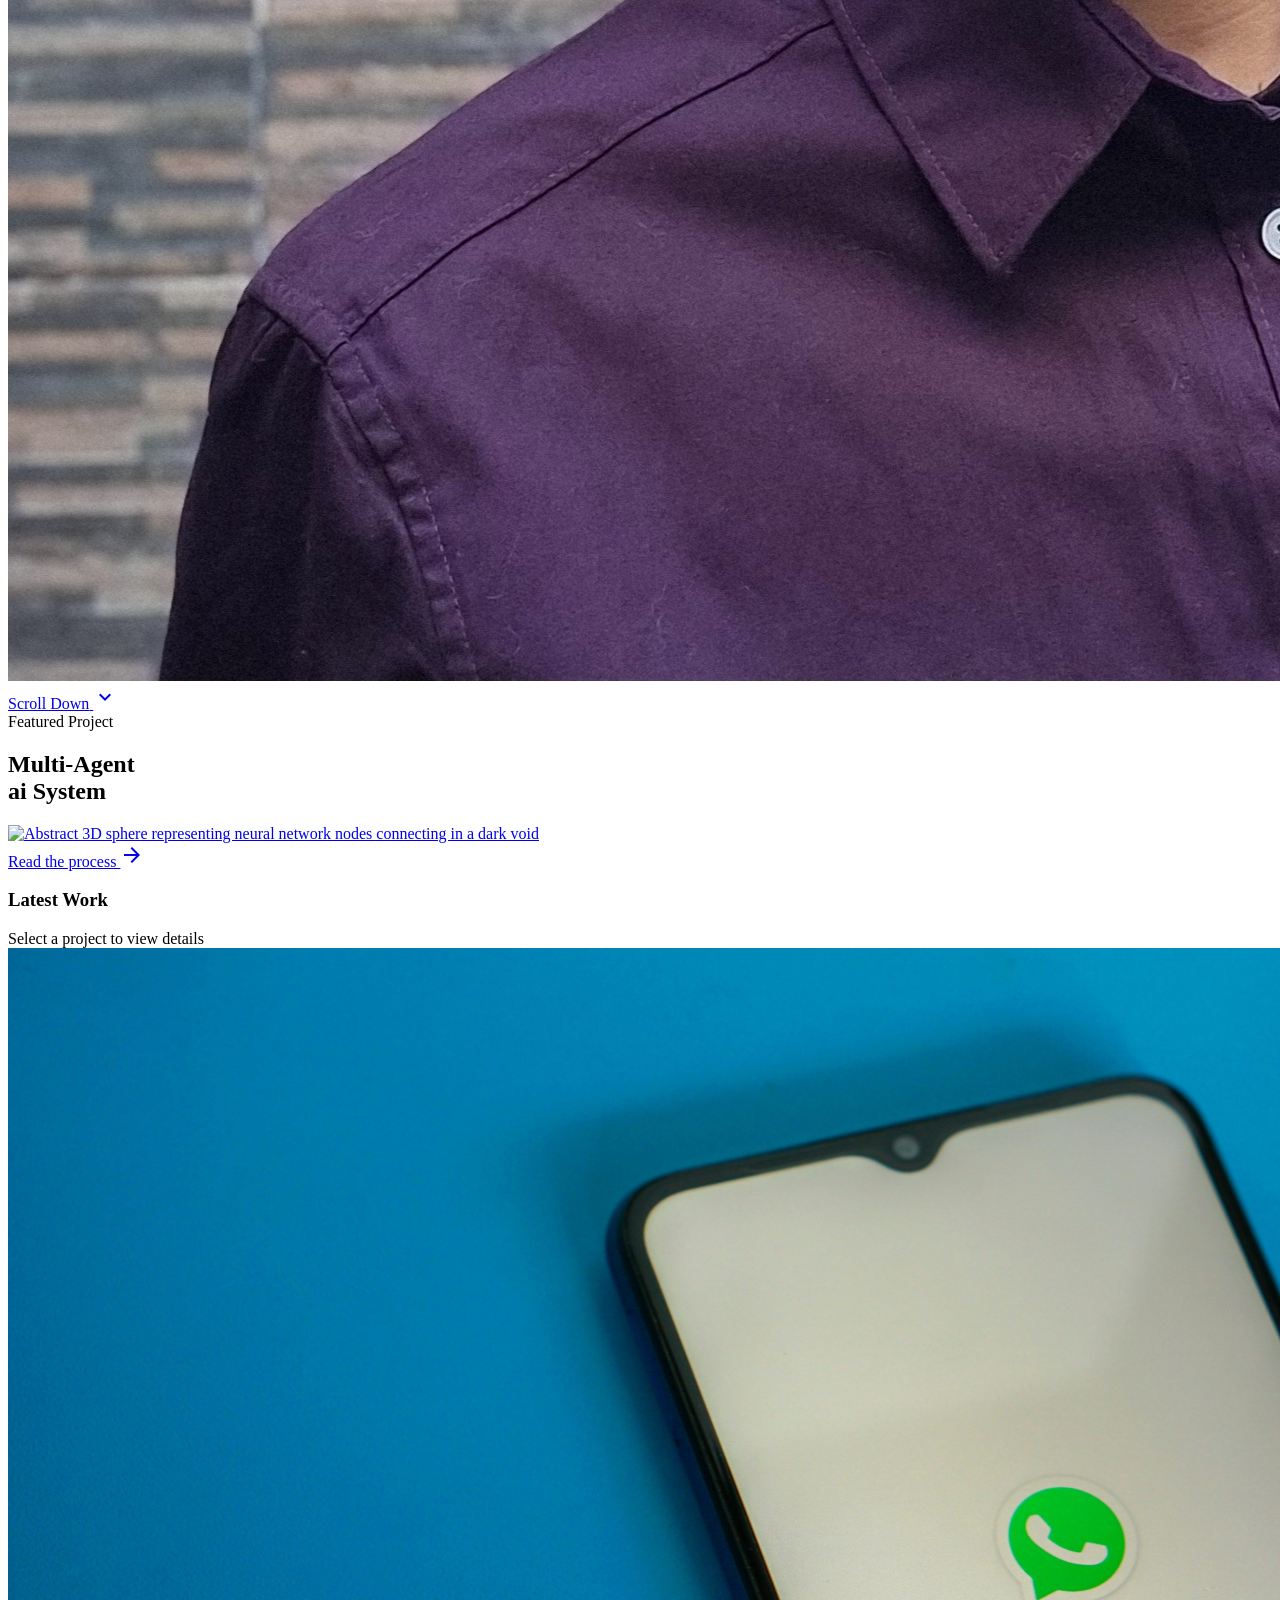
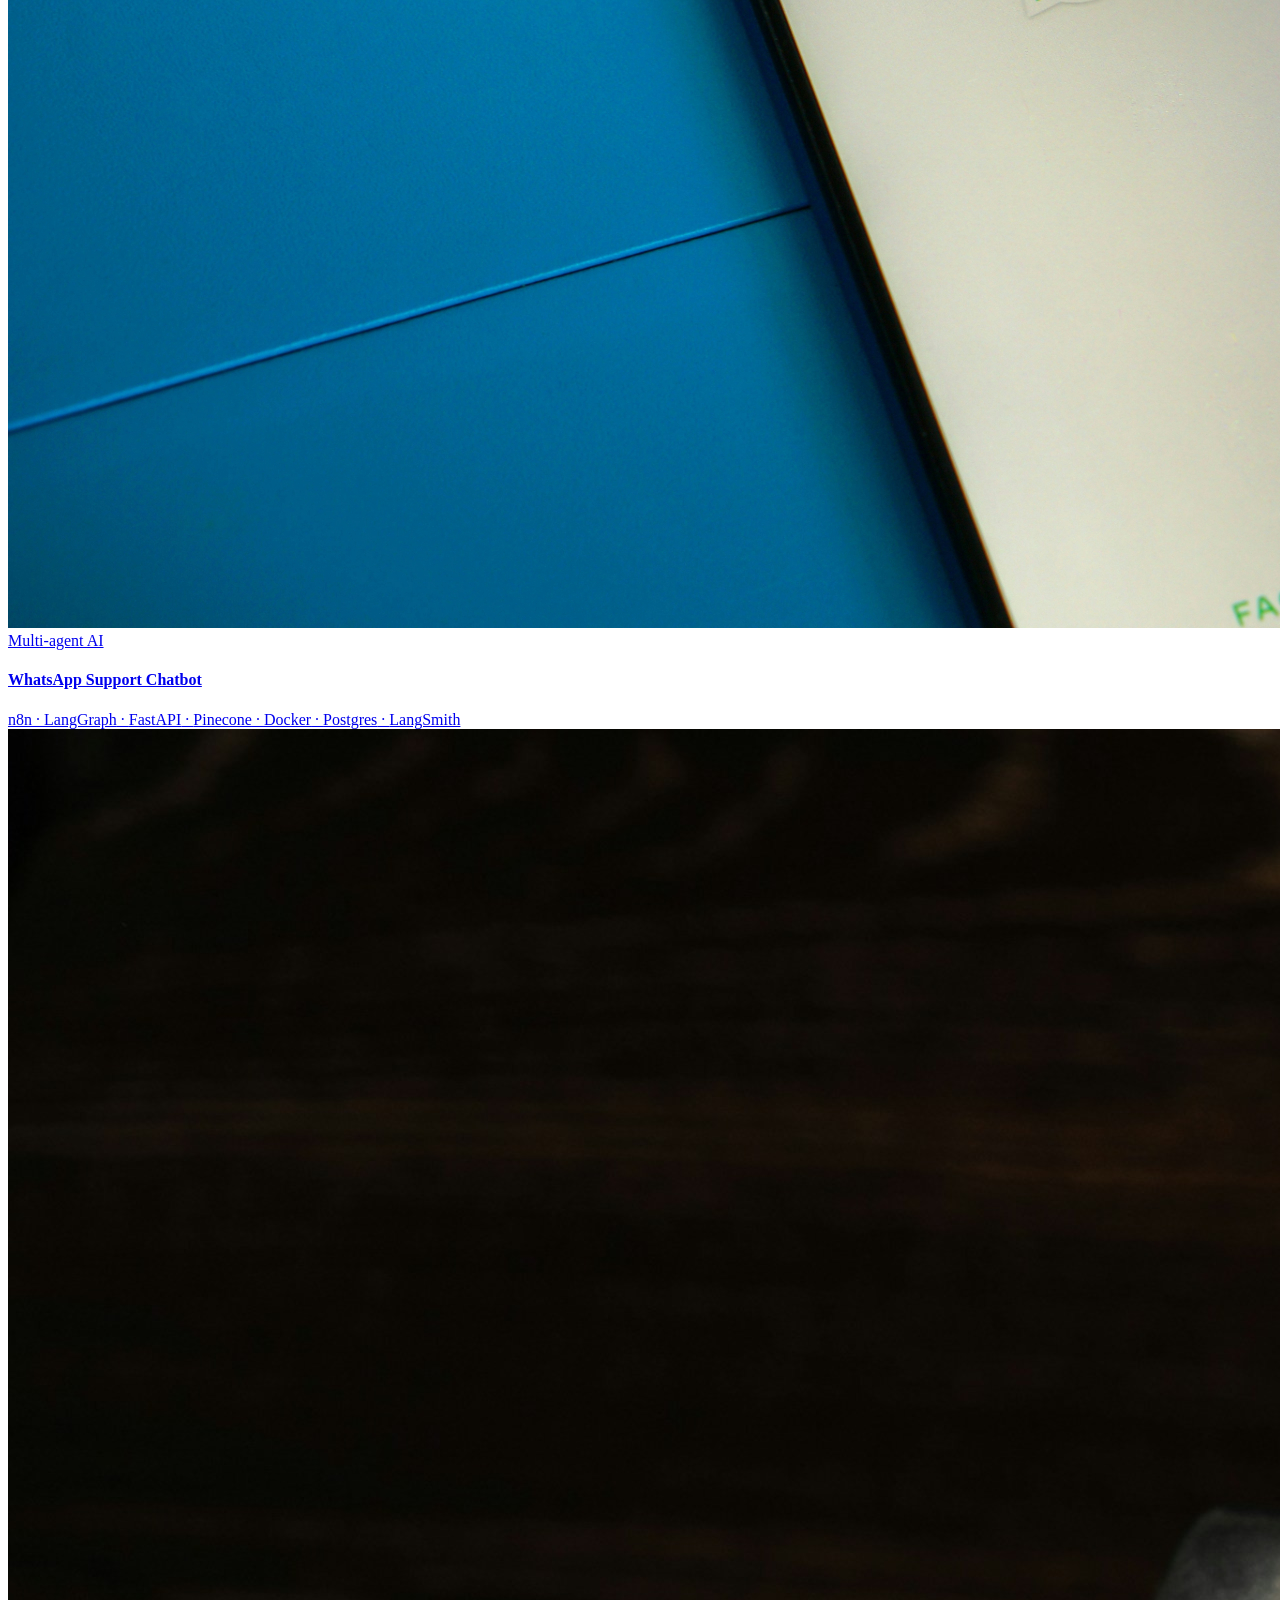
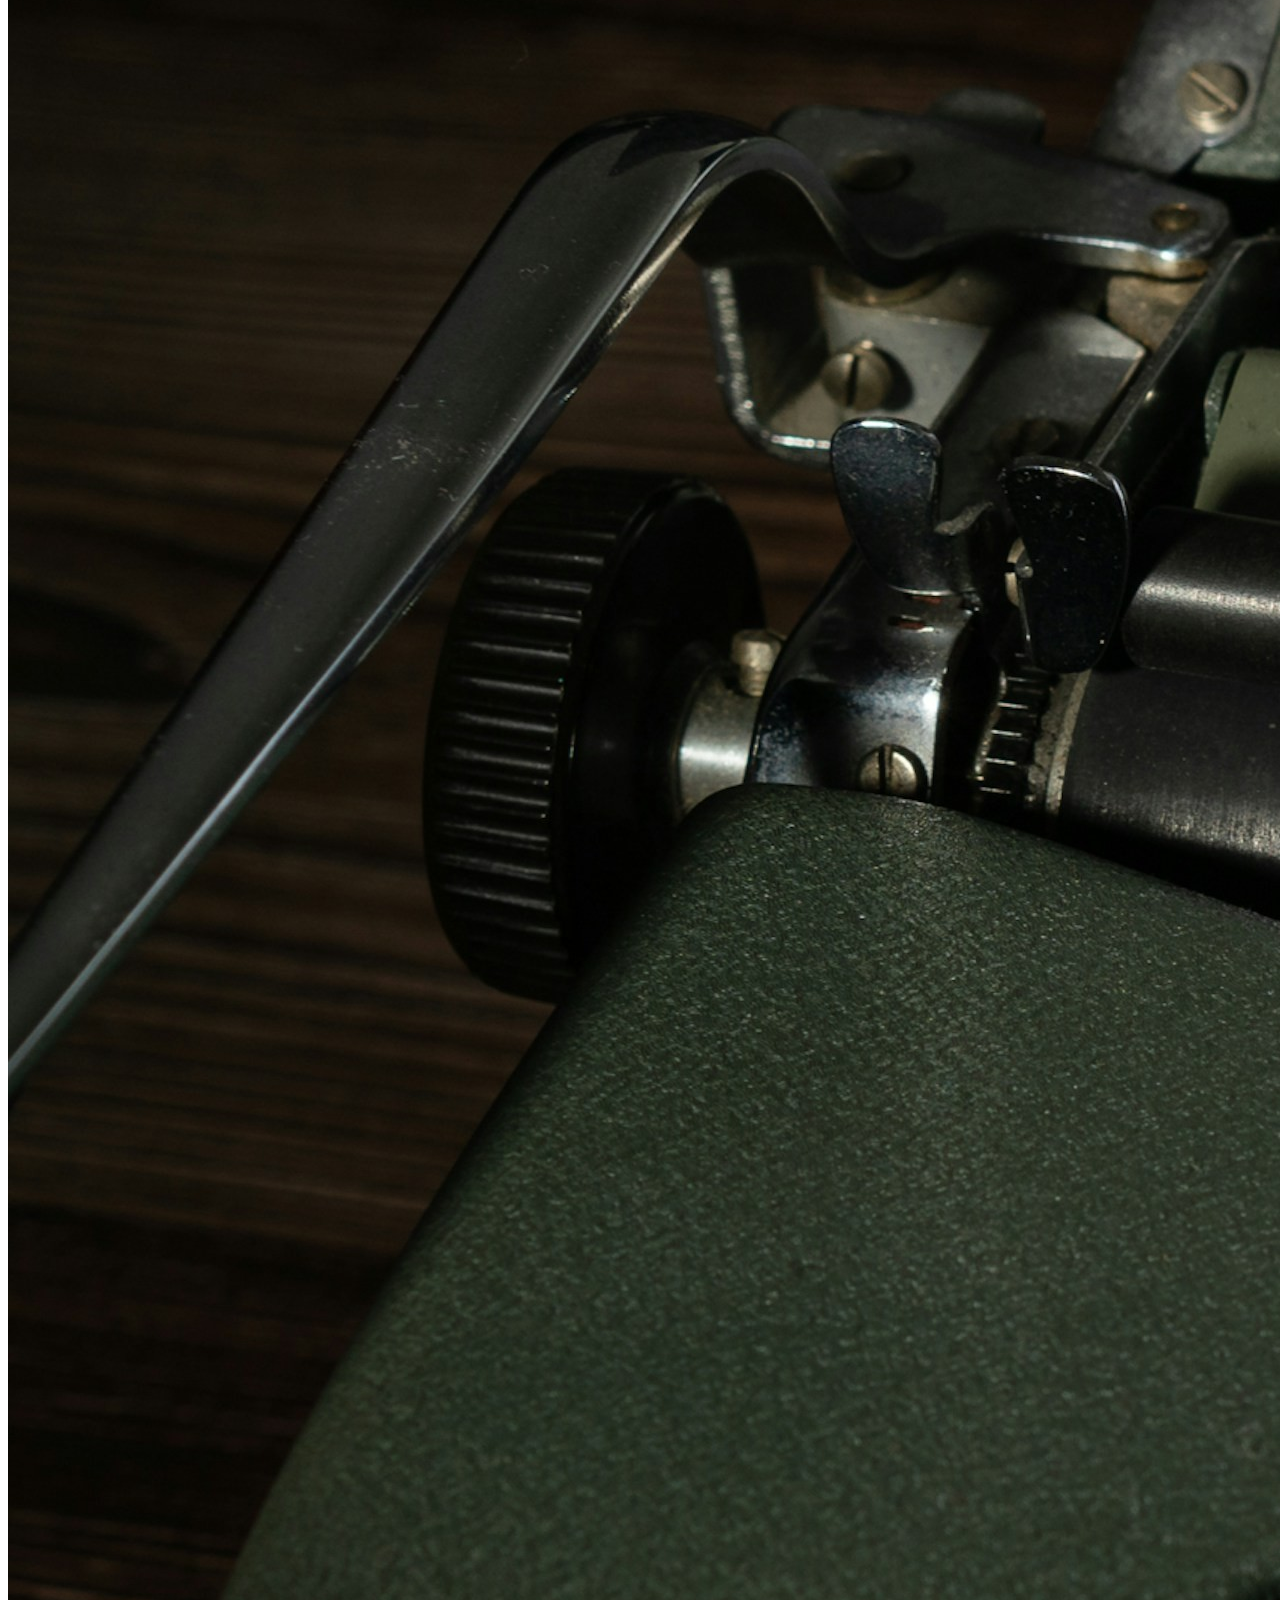
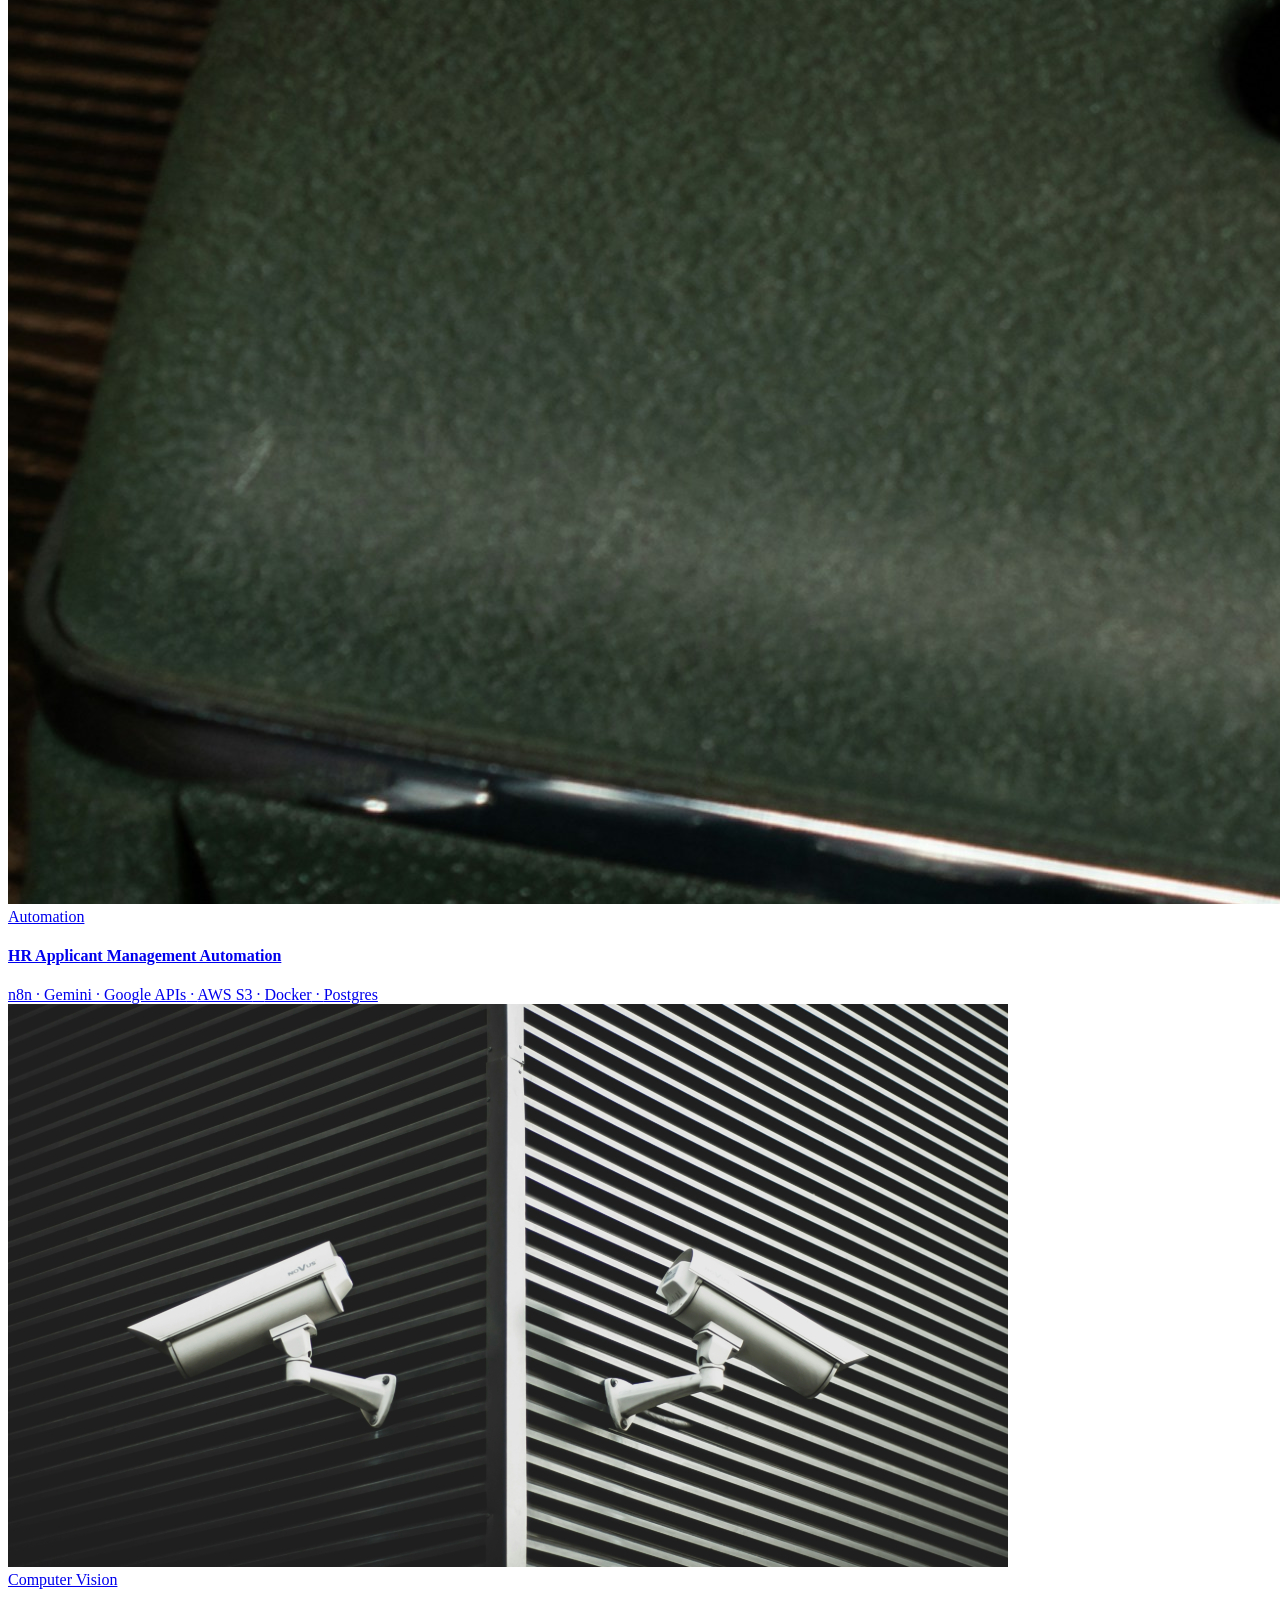
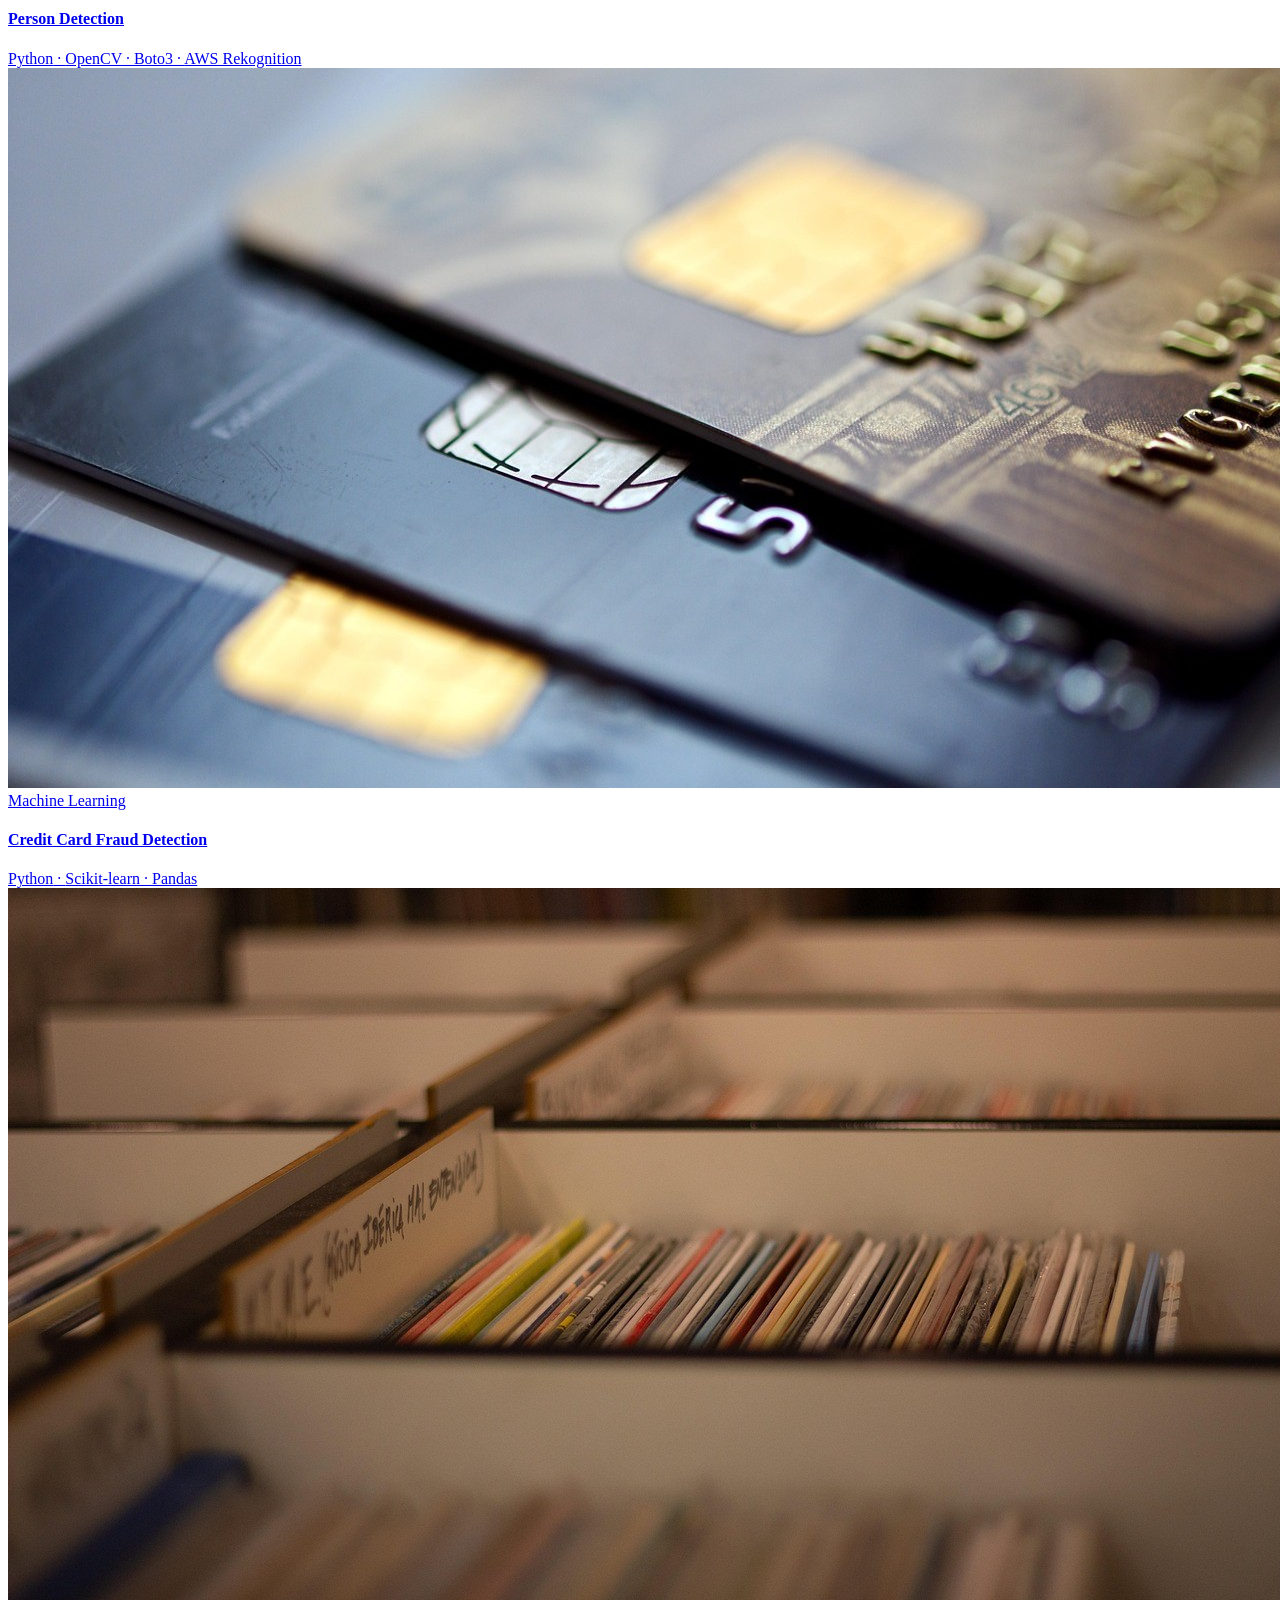
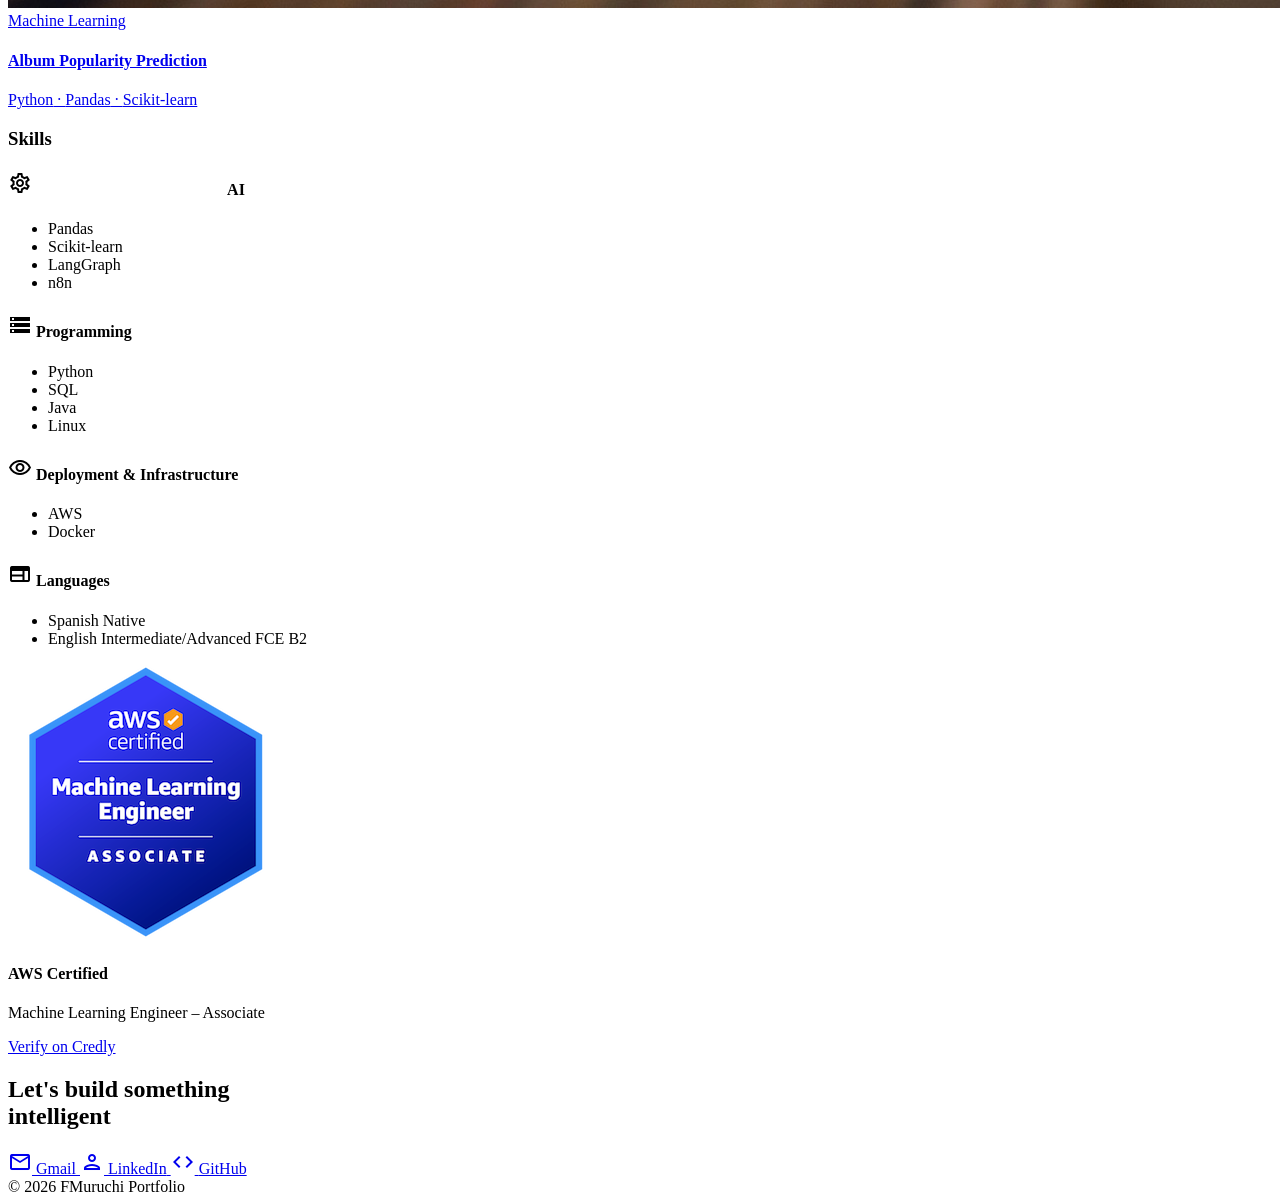
==== commit 09f50de5: "support" ====
--- a/index.html
+++ b/index.html
@@ -90,21 +90,21 @@
                 <span class="uppercase tracking-[0.2em] text-xs font-semibold mb-6 text-neutral-400">Featured
                     Project</span>
                 <h2 class="font-serif text-5xl md:text-7xl lg:text-8xl mb-12 leading-none">
-                    AI AUTOMATION <br />
-                    <span class="italic font-light text-neutral-400">in</span> n8n
+                    Multi-Agent <br />
+                    <span class="italic font-light text-neutral-400">ai</span> System
                 </h2>
-                <a href="https://www.notion.so/HR-Applicant-Management-Automation-with-n8n-2e78d5dc55c2801dbda7eba57348a2a4?source=copy_link"
-                    target="_blank" rel="noopener noreferrer" class="block">
+                <a href="https://www.notion.so/WhatsApp-Support-Chatbot-3068d5dc55c2807e811cd6f8a88bcd5e?source=copy_link"
+                    target="_blank" rel="noopener noreferrer" class="group block">
                     <div
                         class="relative w-full max-w-2xl aspect-square mb-12 rounded-full overflow-hidden cursor-pointer animate-pulse-glow">
                         <img alt="Abstract 3D sphere representing neural network nodes connecting in a dark void"
-                            class="w-full h-full object-cover opacity-90 hover:scale-105 transition-transform duration-700"
+                            class="w-full h-full object-cover opacity-90 group-hover:scale-105 transition-transform duration-700"
                             src="assets/ball.jpg" />
                         <div class="absolute inset-0 bg-gradient-to-t from-black/60 to-transparent"></div>
                     </div>
                 </a>
                 <a class="group inline-flex items-center gap-2 text-neutral-300 hover:text-white transition-colors border-b border-transparent hover:border-white pb-1"
-                    href="https://www.notion.so/HR-Applicant-Management-Automation-with-n8n-2e78d5dc55c2801dbda7eba57348a2a4?source=copy_link"
+                    href="https://www.notion.so/WhatsApp-Support-Chatbot-3068d5dc55c2807e811cd6f8a88bcd5e?source=copy_link"
                     target="_blank" rel="noopener noreferrer">
                     Read the process
                     <span
@@ -122,6 +122,34 @@
                 <span class="text-neutral-500 text-sm hidden md:inline-block">Select a project to view details</span>
             </div>
             <div class="grid grid-cols-1 md:grid-cols-2 gap-8 lg:gap-12">
+                <!-- TODO: Reemplaza '#' con tu URL de Notion -->
+                <a class="group cursor-pointer block"
+                    href="https://www.notion.so/HR-Applicant-Management-Automation-with-n8n-2e78d5dc55c2801dbda7eba57348a2a4?source=copy_link"
+                    target="_blank" rel="noopener noreferrer">
+                    <div
+                        class="bg-card-light dark:bg-card-dark rounded-lg overflow-hidden transition-all duration-500 hover:shadow-xl dark:border dark:border-neutral-800">
+                        <div class="aspect-[4/3] overflow-hidden">
+                            <img alt="Typewriter"
+                                class="w-full h-full object-cover transition-transform duration-700 group-hover:scale-105 filter grayscale-[20%] group-hover:grayscale-0"
+                                src="assets/support-chatbot.jpg" />
+                        </div>
+                        <div class="p-6 md:p-8">
+                            <div class="flex justify-between items-start mb-2">
+                                <span
+                                    class="text-xs font-bold tracking-widest uppercase text-neutral-500 mb-2 block">Multi-agent
+                                    AI</span>
+                            </div>
+                            <h4
+                                class="text-2xl md:text-3xl font-serif font-bold mb-4 group-hover:underline decoration-neutral-400 underline-offset-4 decoration-1">
+                                WhatsApp Support Chatbot
+                            </h4>
+                            <div class="flex flex-wrap gap-2 text-sm font-mono text-neutral-600 dark:text-neutral-400">
+                                <span>n8n</span> · <span>LangGraph</span> · <span>FastAPI</span> · <span>Pinecone</span>
+                                · <span>Docker</span> · <span>Postgres</span> · <span>LangSmith</span>
+                            </div>
+                        </div>
+                    </div>
+                </a>
                 <!-- TODO: Reemplaza '#' con tu URL de Notion -->
                 <a class="group cursor-pointer block"
                     href="https://www.notion.so/HR-Applicant-Management-Automation-with-n8n-2e78d5dc55c2801dbda7eba57348a2a4?source=copy_link"
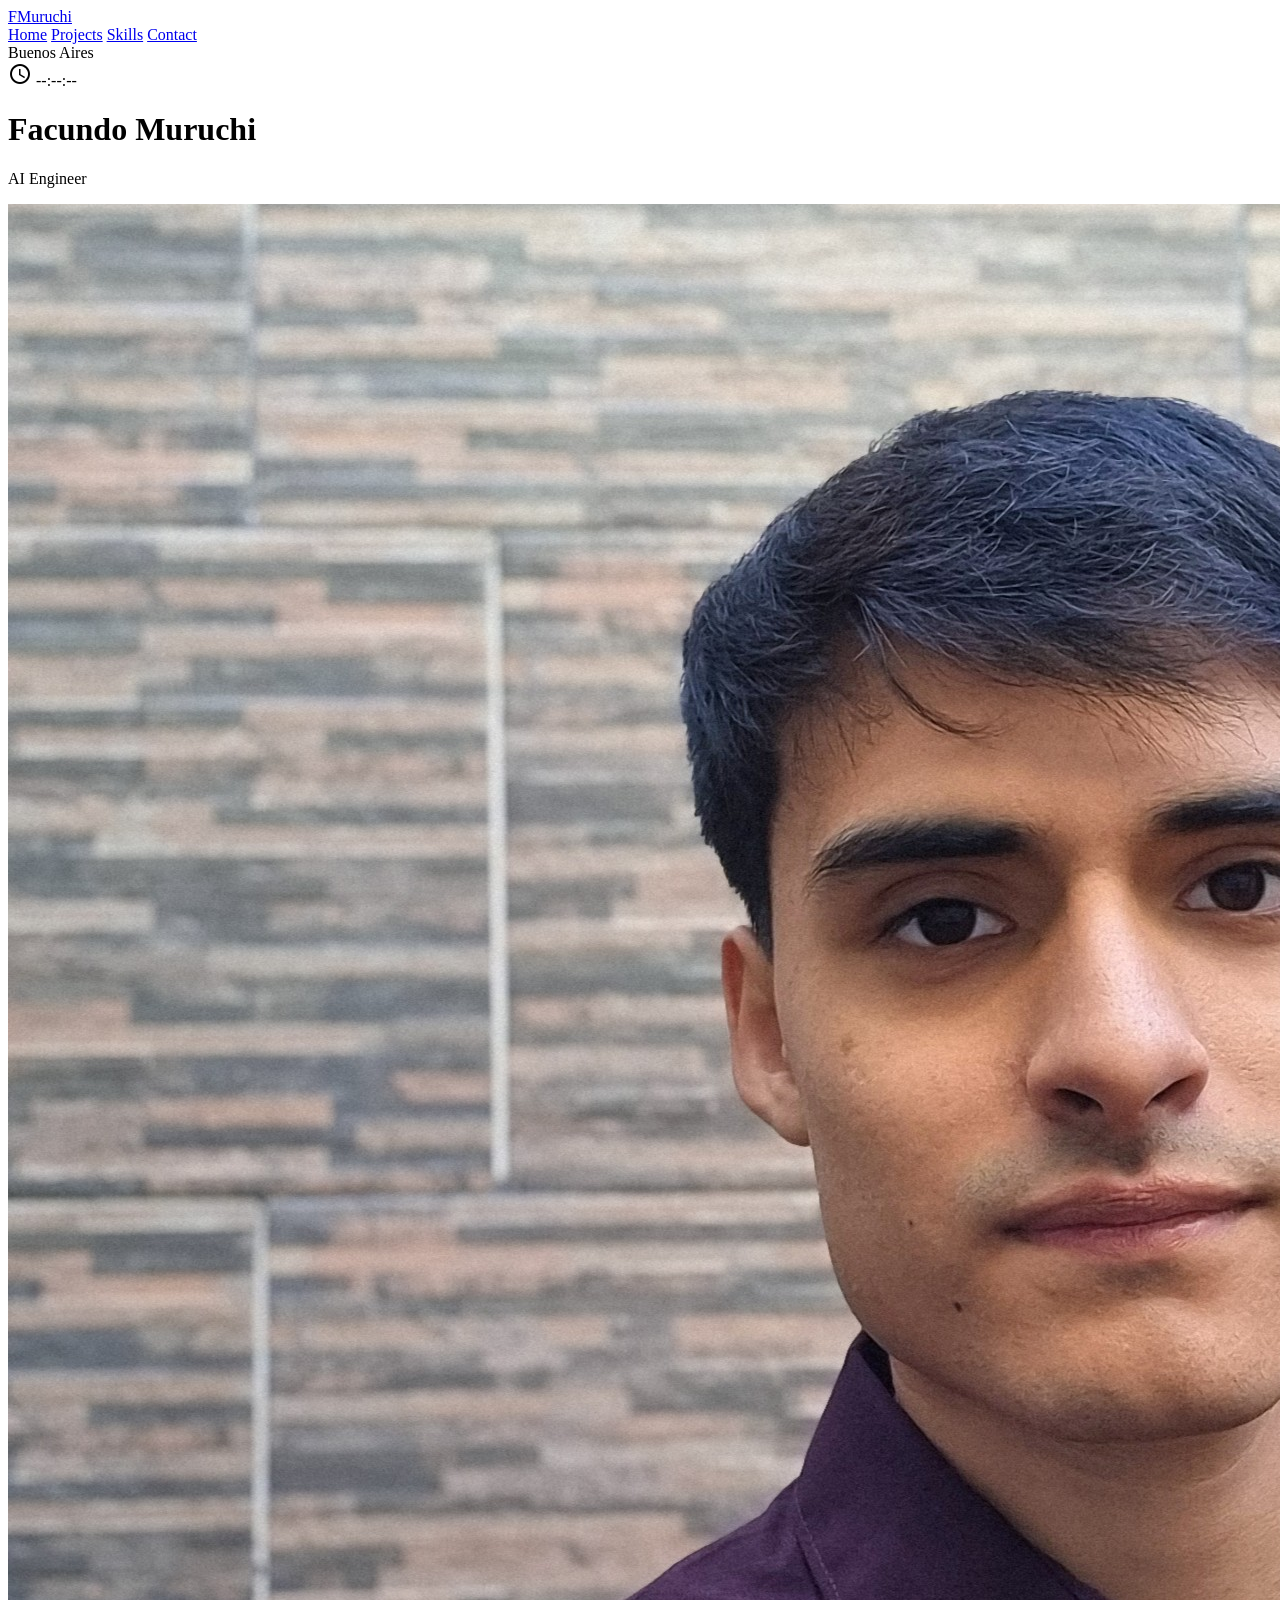
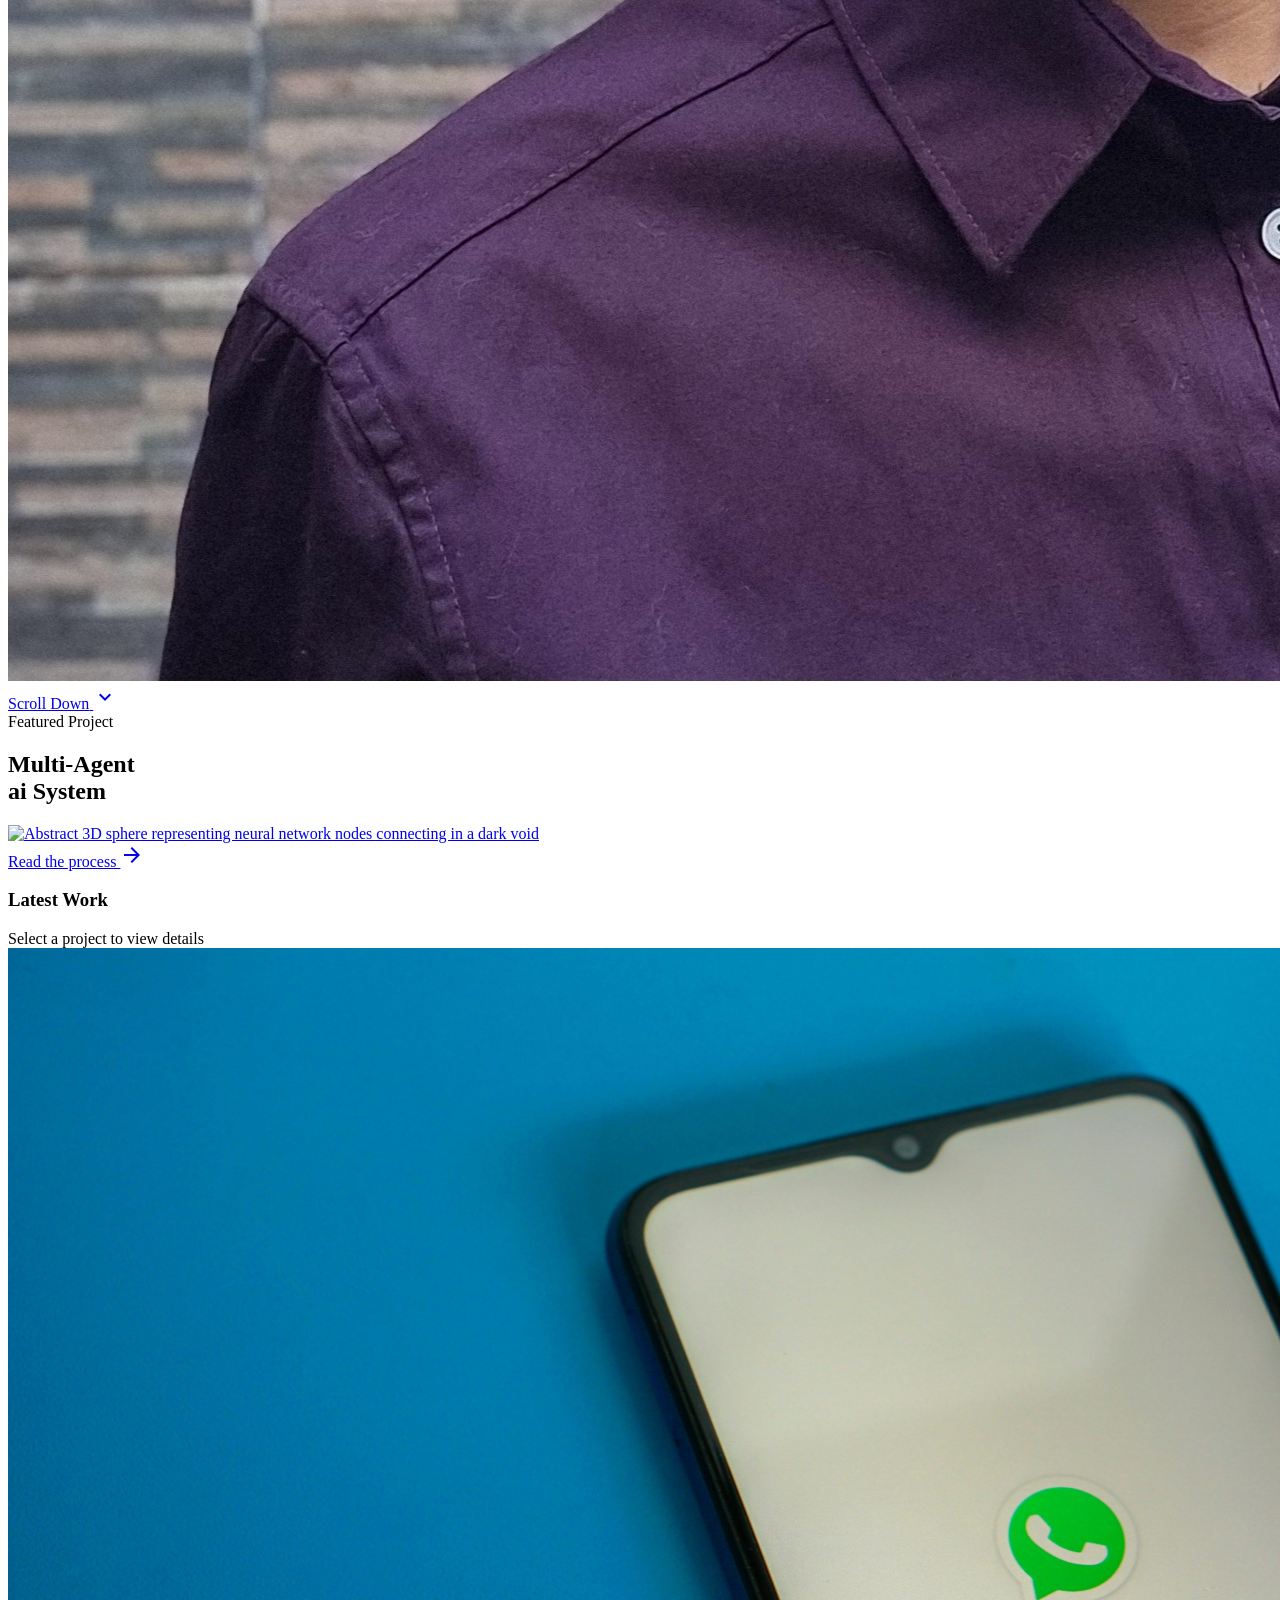
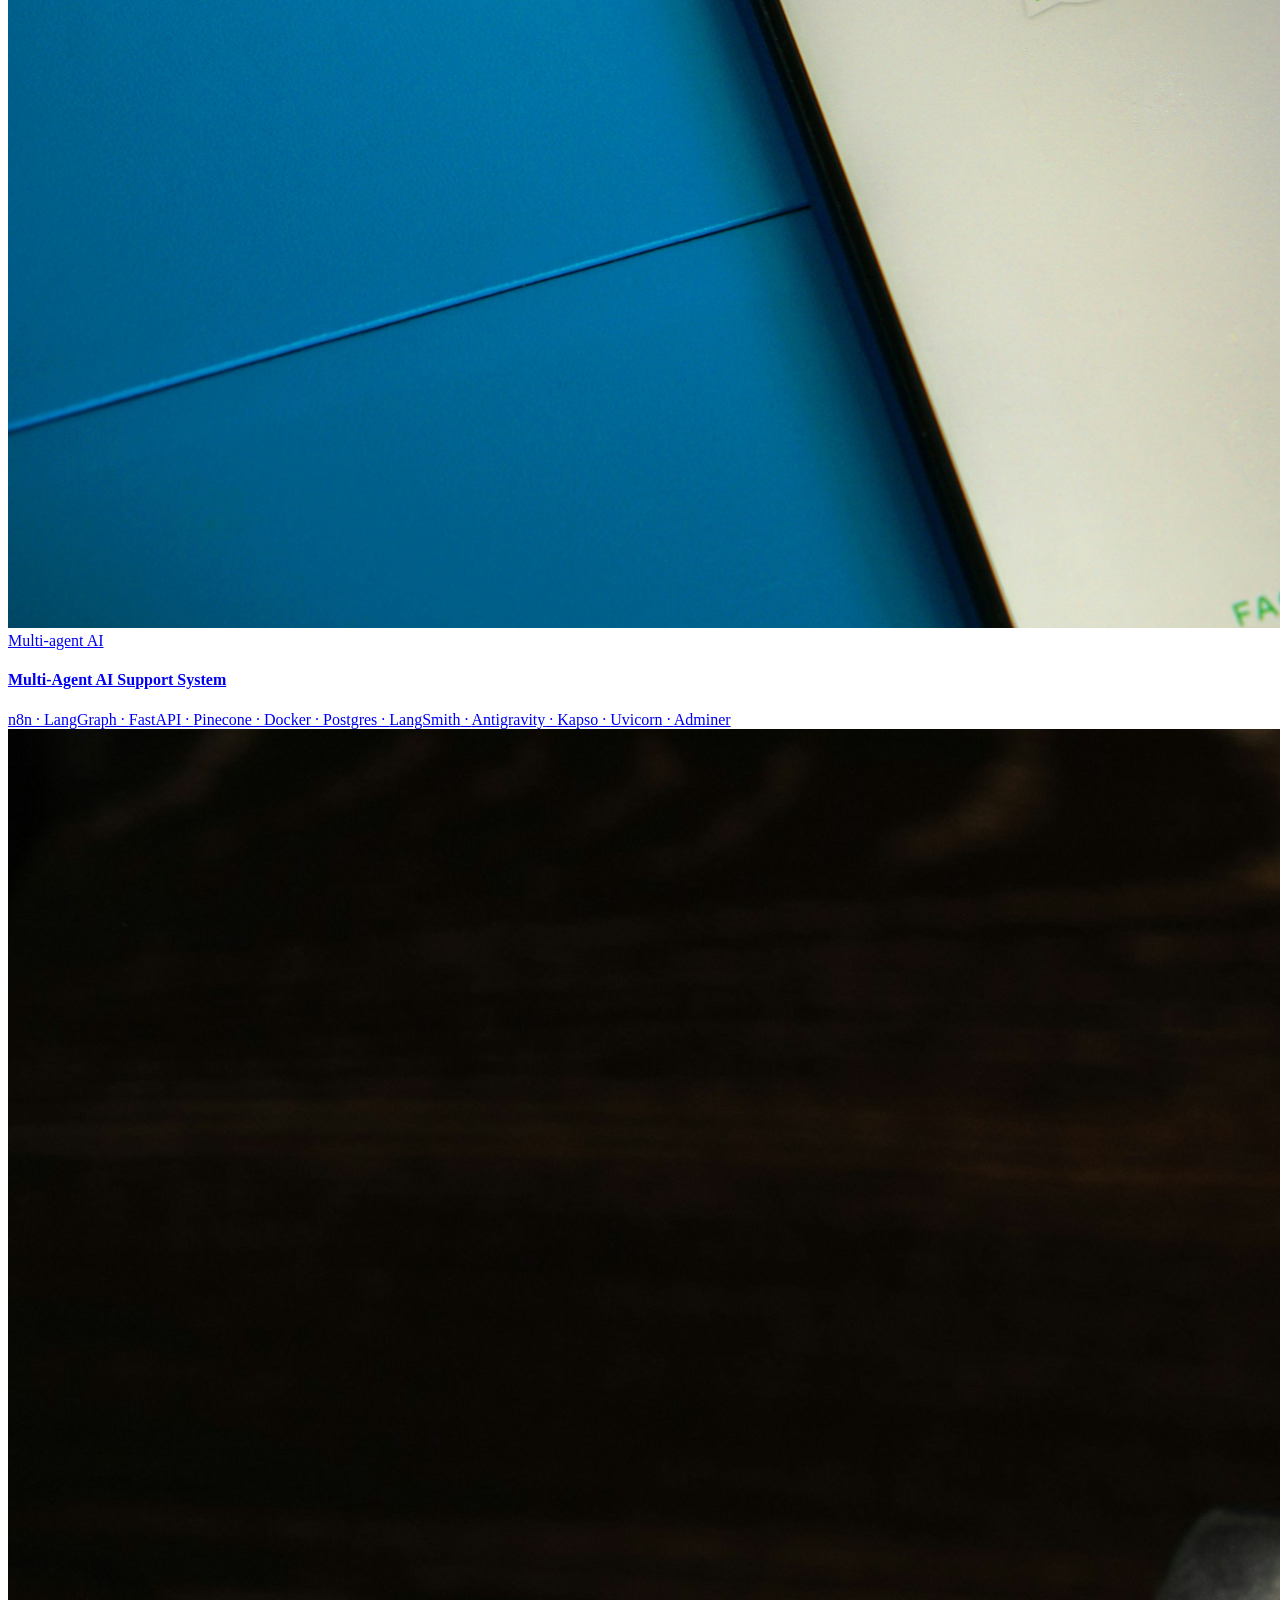
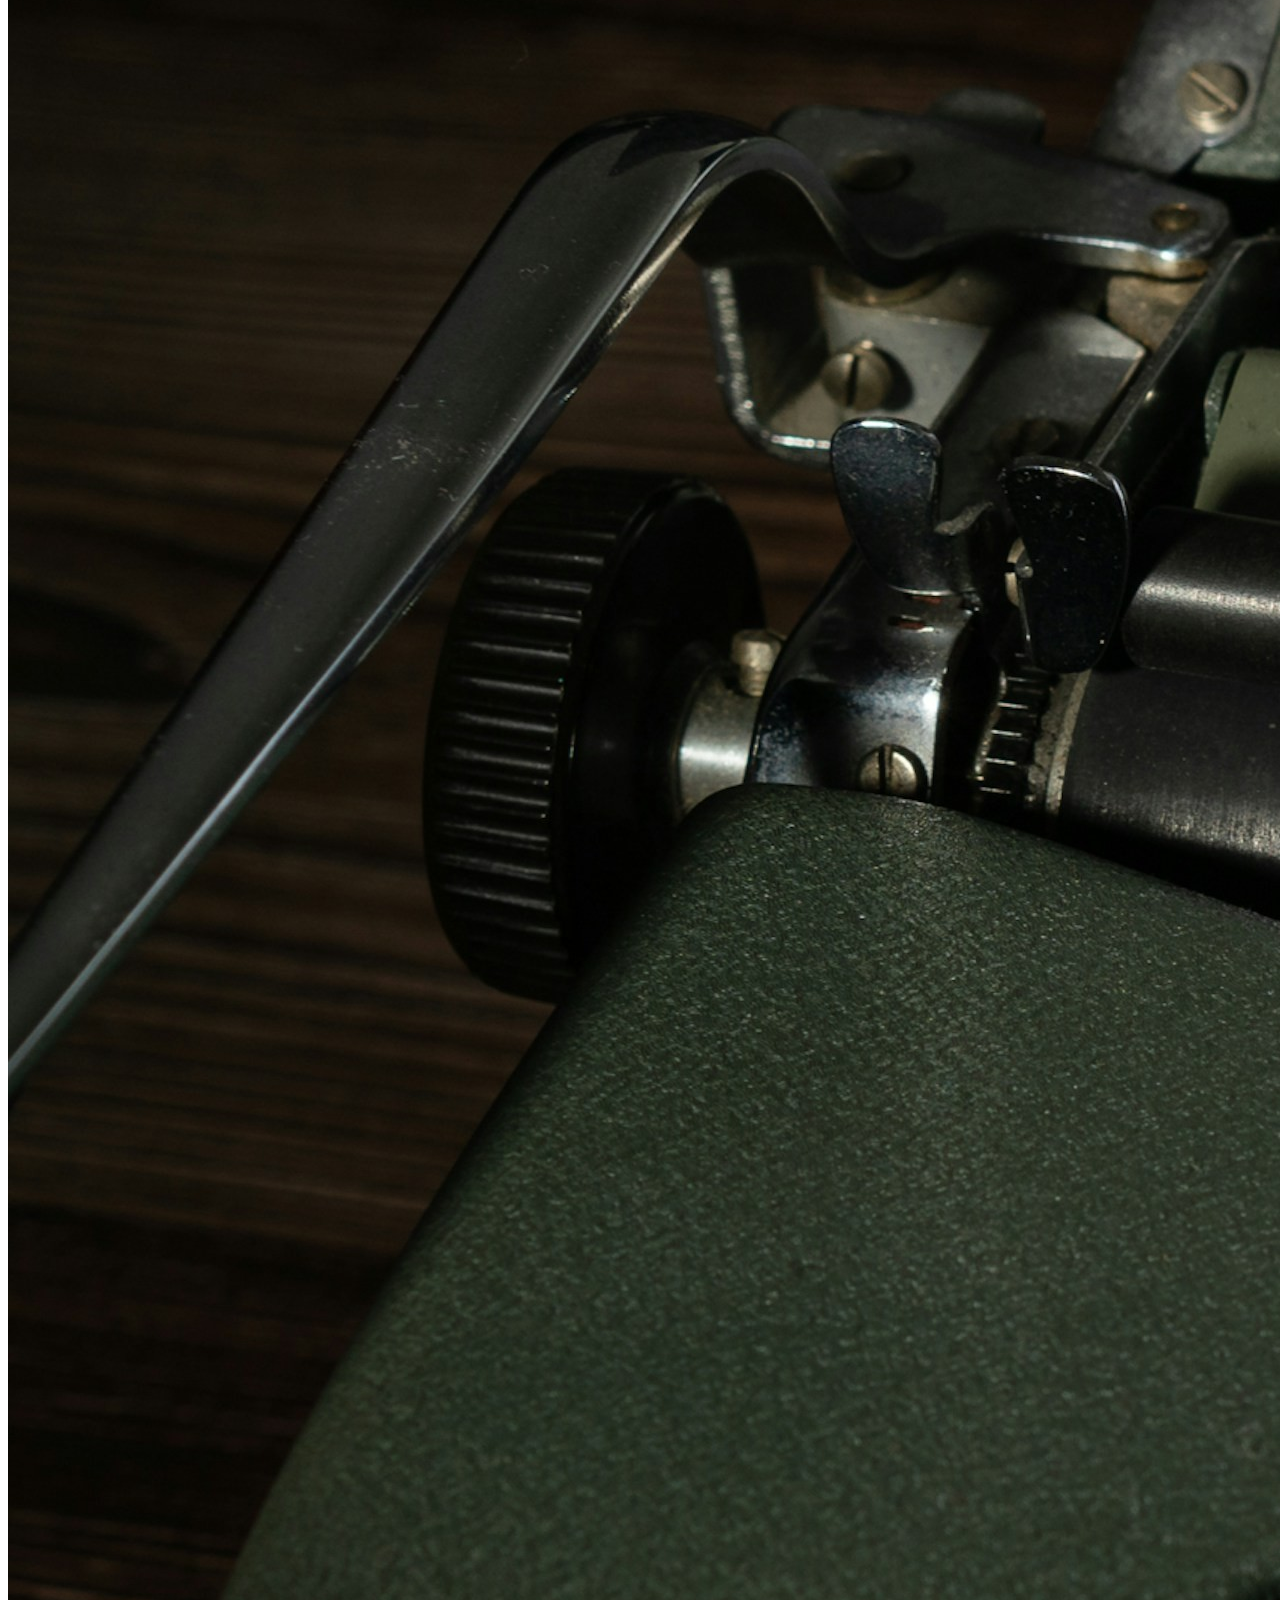
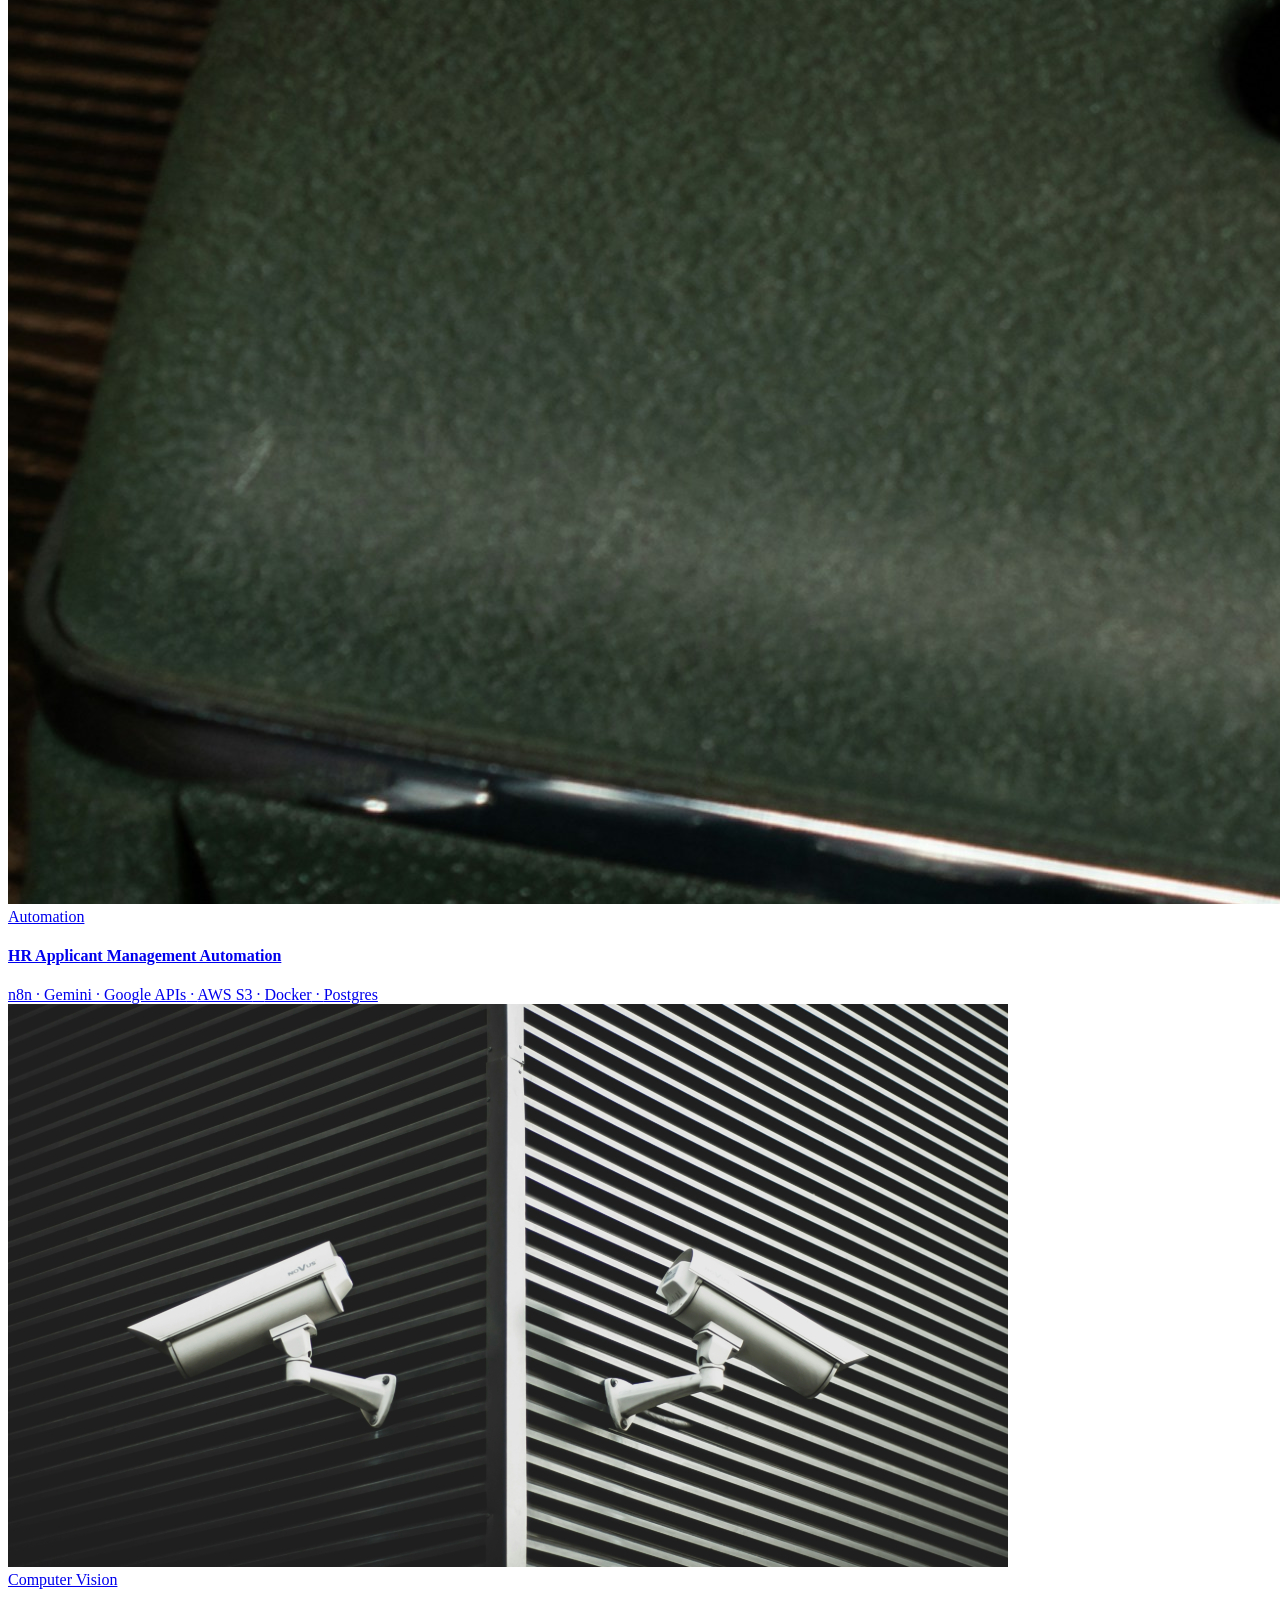
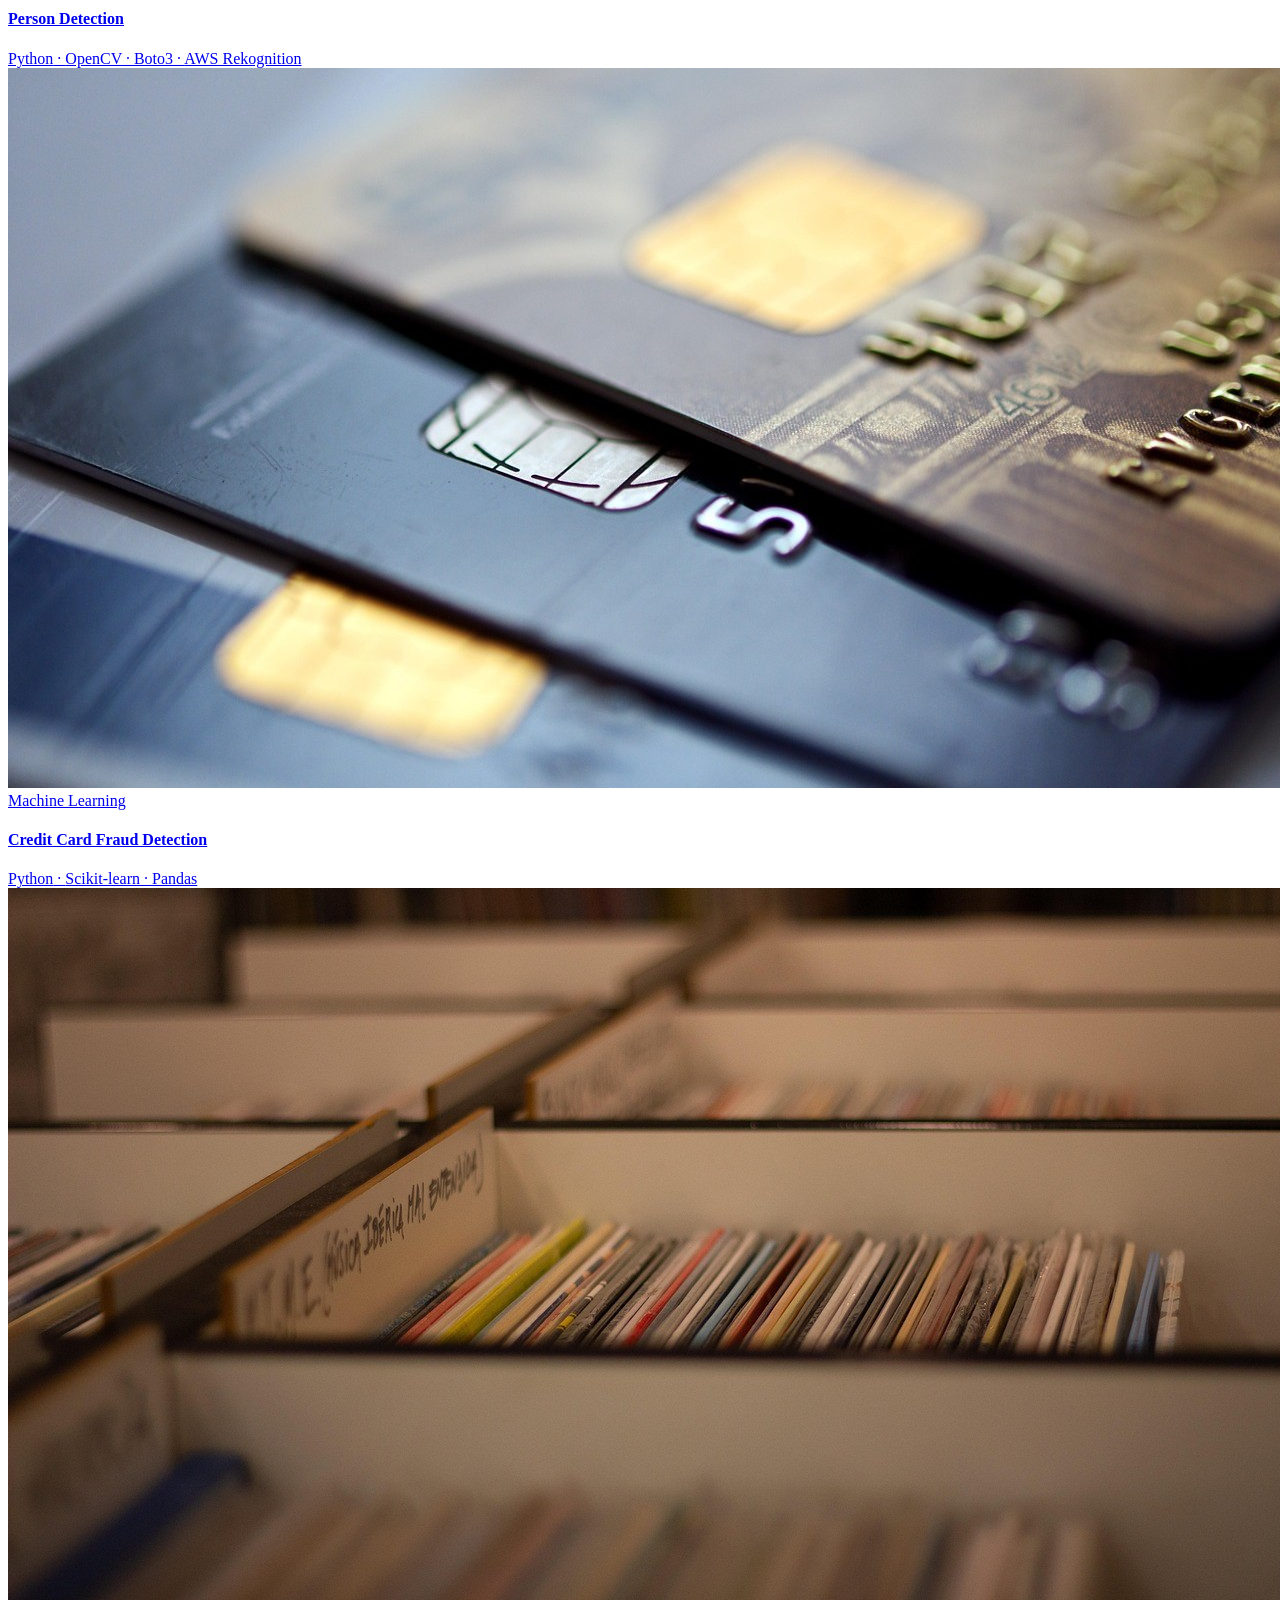
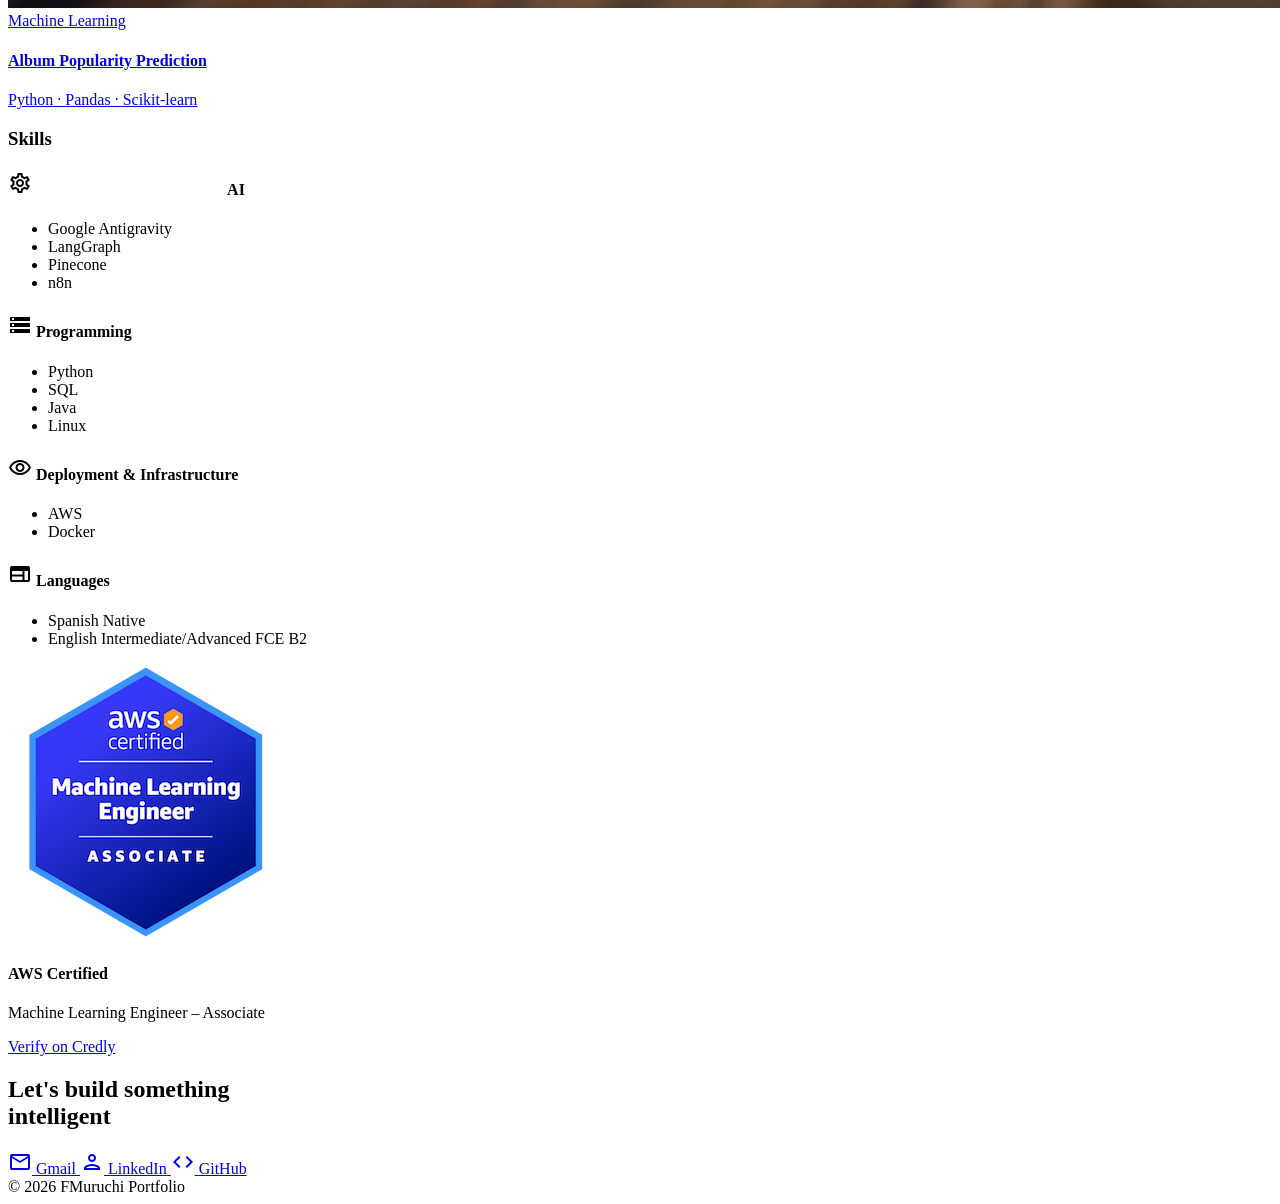
==== commit d63110c9: "skills" ====
--- a/index.html
+++ b/index.html
@@ -141,11 +141,13 @@
                             </div>
                             <h4
                                 class="text-2xl md:text-3xl font-serif font-bold mb-4 group-hover:underline decoration-neutral-400 underline-offset-4 decoration-1">
-                                WhatsApp Support Chatbot
+                                Multi-Agent AI Support System
                             </h4>
                             <div class="flex flex-wrap gap-2 text-sm font-mono text-neutral-600 dark:text-neutral-400">
                                 <span>n8n</span> · <span>LangGraph</span> · <span>FastAPI</span> · <span>Pinecone</span>
-                                · <span>Docker</span> · <span>Postgres</span> · <span>LangSmith</span>
+                                · <span>Docker</span> · <span>Postgres</span> · <span>LangSmith</span> ·
+                                <span>Antigravity</span> · <span>Kapso</span> · <span>Uvicorn</span> ·
+                                <span>Adminer</span>
                             </div>
                         </div>
                     </div>
@@ -280,15 +282,15 @@
                         <ul class="space-y-3 text-neutral-600 dark:text-neutral-400 text-sm">
                             <li
                                 class="flex items-center justify-between border-b border-neutral-100 dark:border-neutral-800 pb-2">
-                                <span>Pandas</span>
-                            </li>
-                            <li
-                                class="flex items-center justify-between border-b border-neutral-100 dark:border-neutral-800 pb-2">
-                                <span>Scikit-learn</span>
+                                <span>Google Antigravity</span>
                             </li>
                             <li
                                 class="flex items-center justify-between border-b border-neutral-100 dark:border-neutral-800 pb-2">
                                 <span>LangGraph</span>
+                            </li>
+                            <li
+                                class="flex items-center justify-between border-b border-neutral-100 dark:border-neutral-800 pb-2">
+                                <span>Pinecone</span>
                             </li>
                             <li
                                 class="flex items-center justify-between border-b border-neutral-100 dark:border-neutral-800 pb-2">
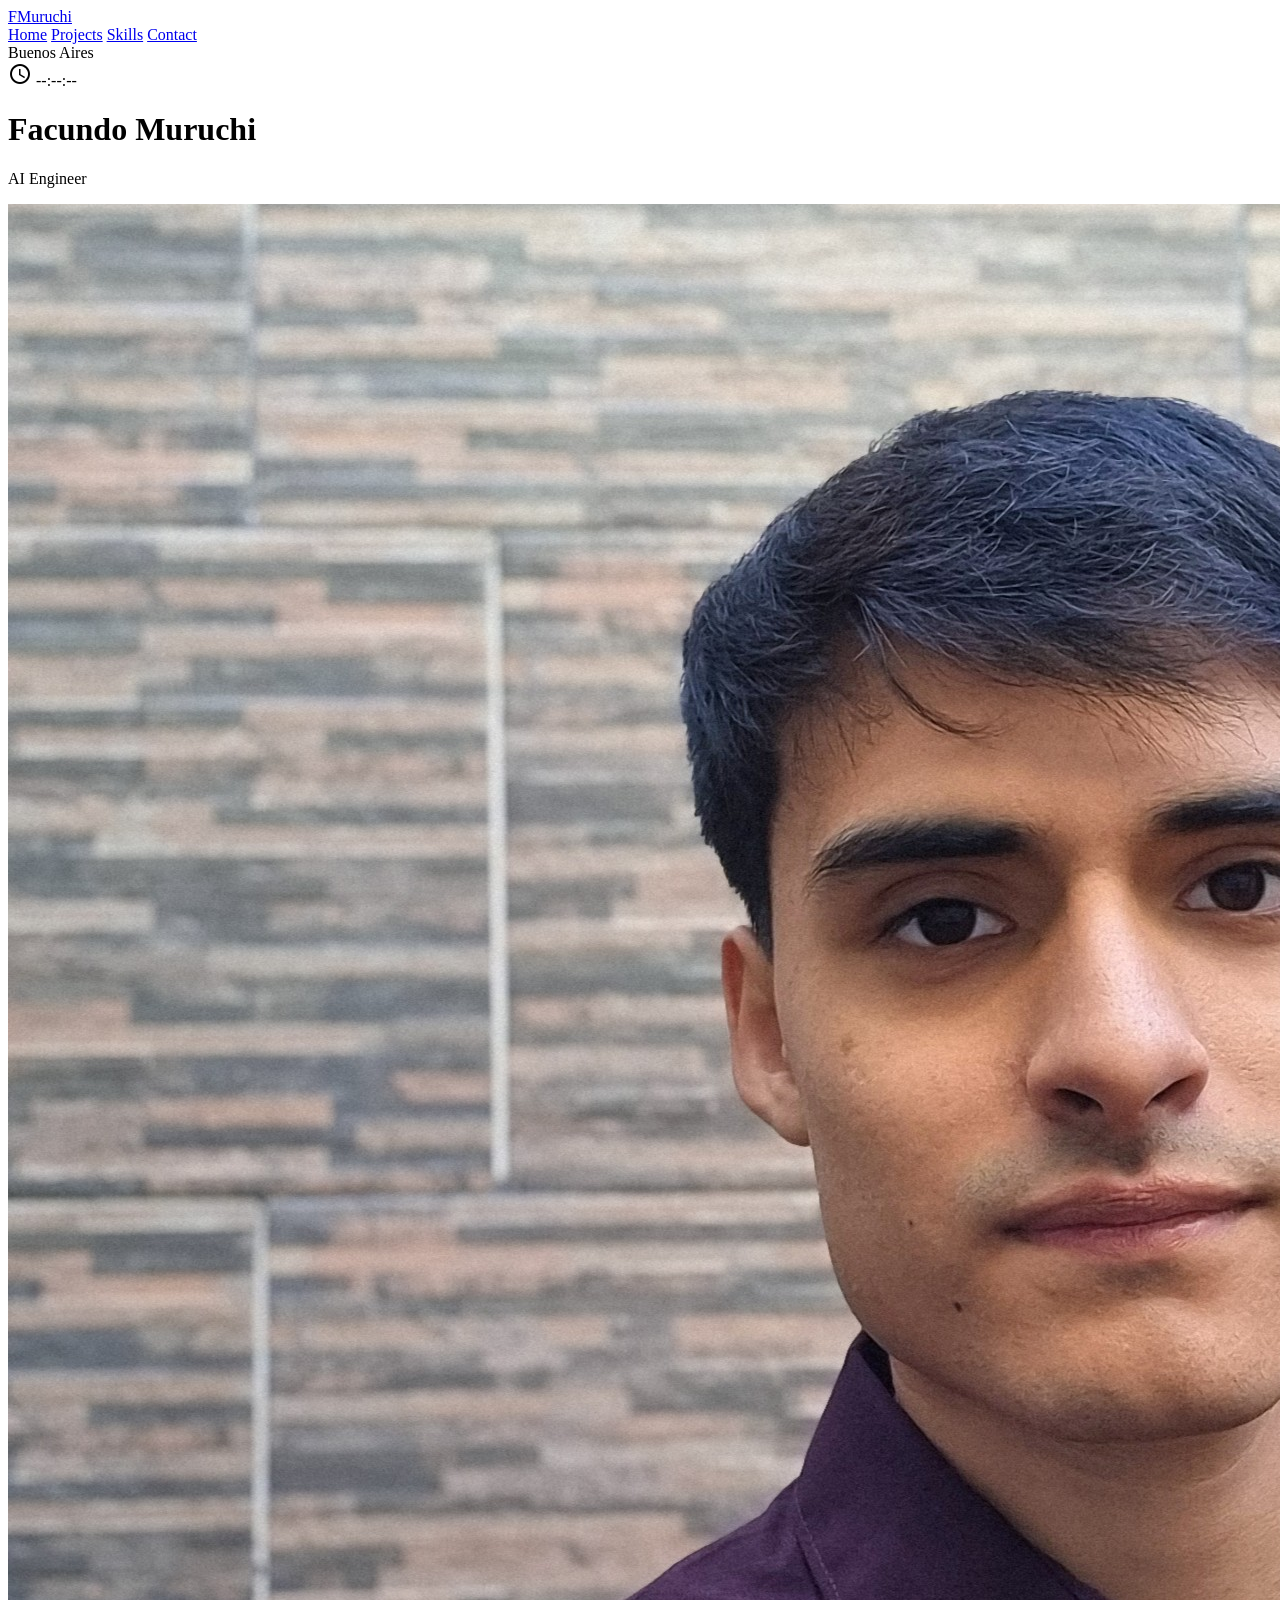
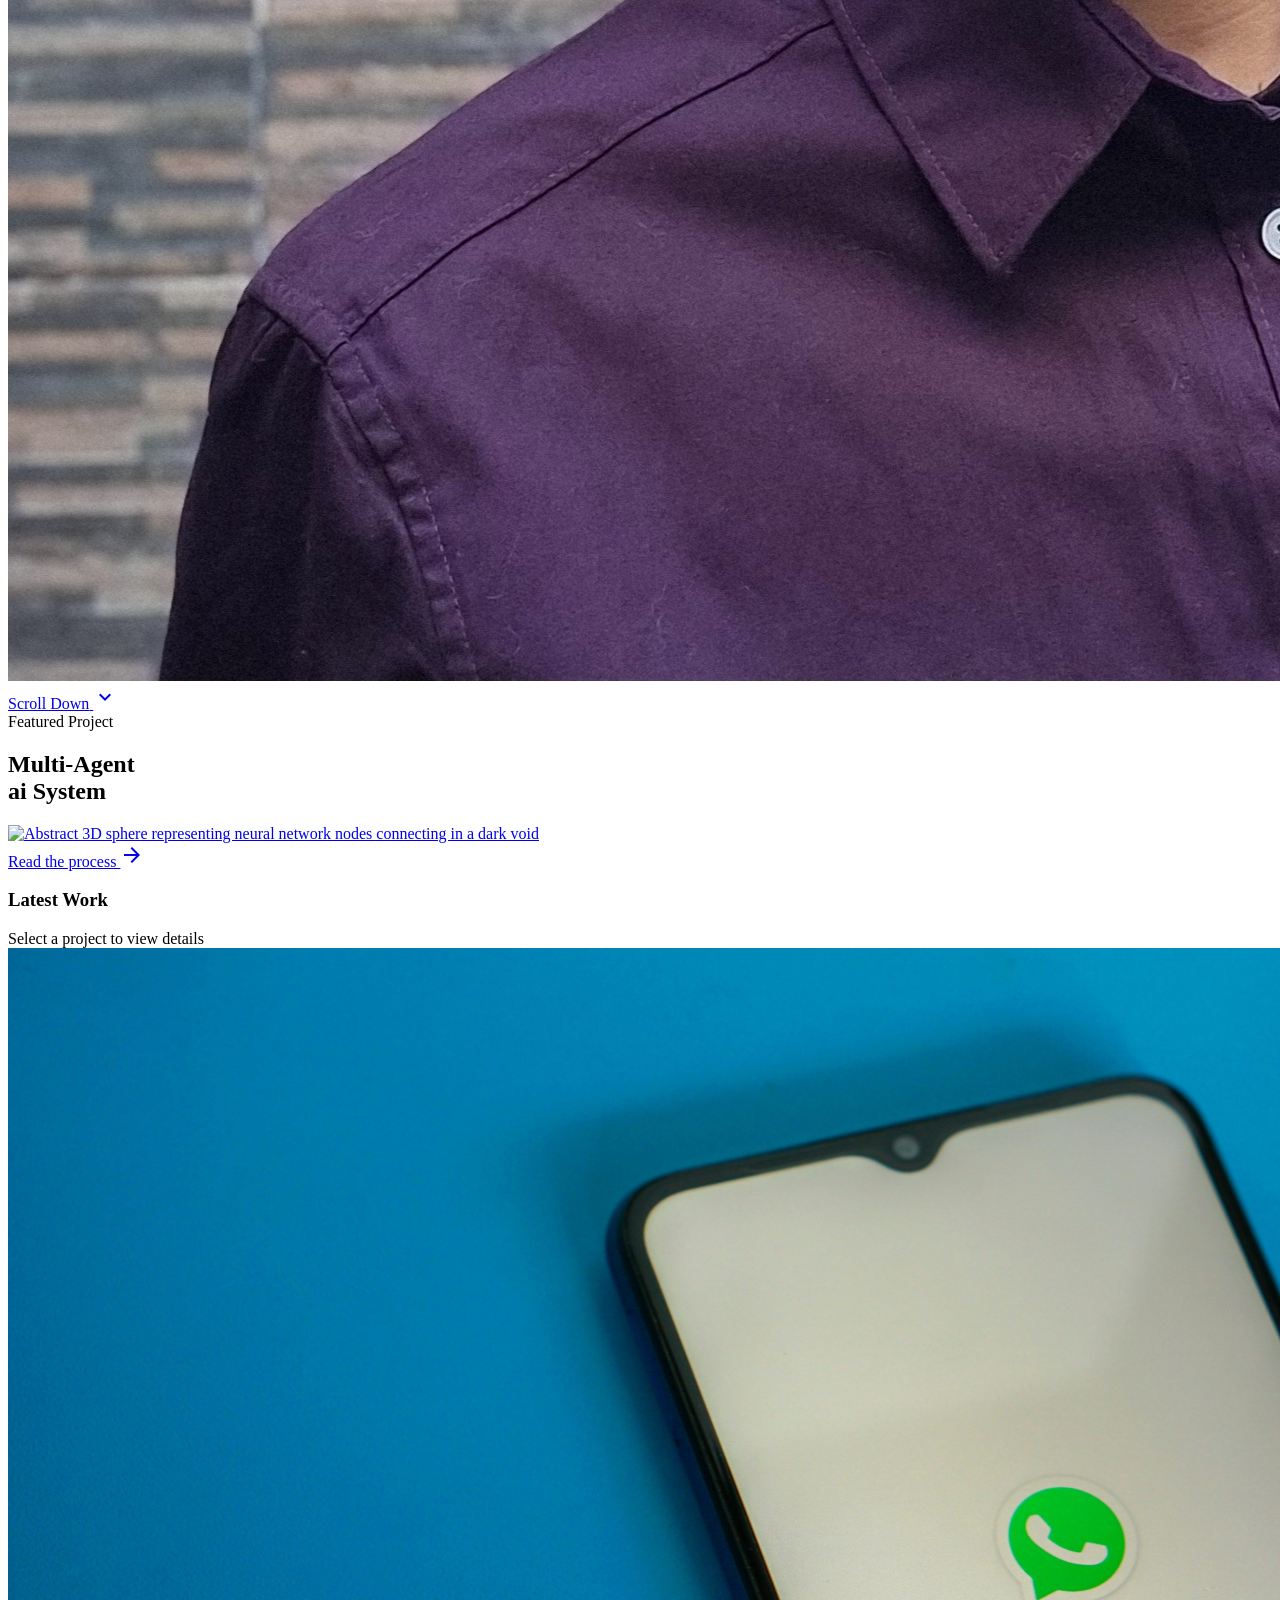
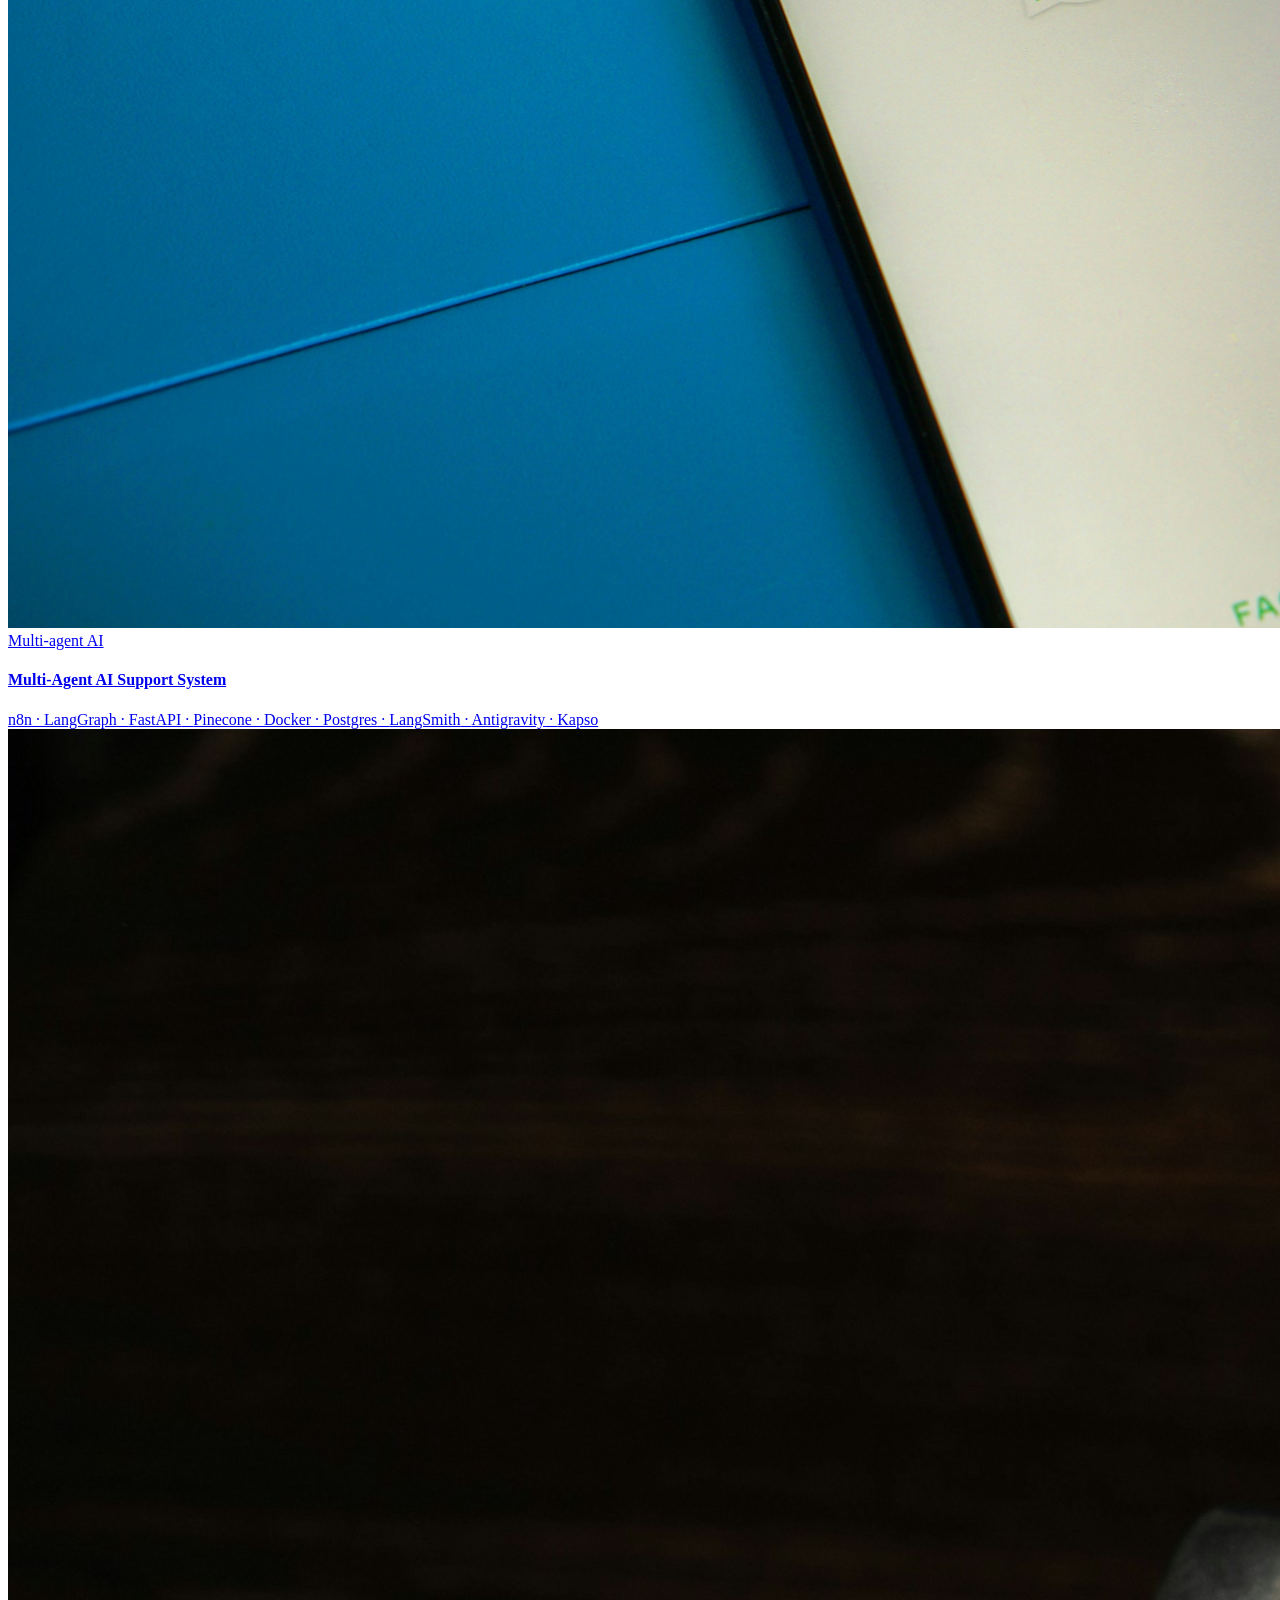
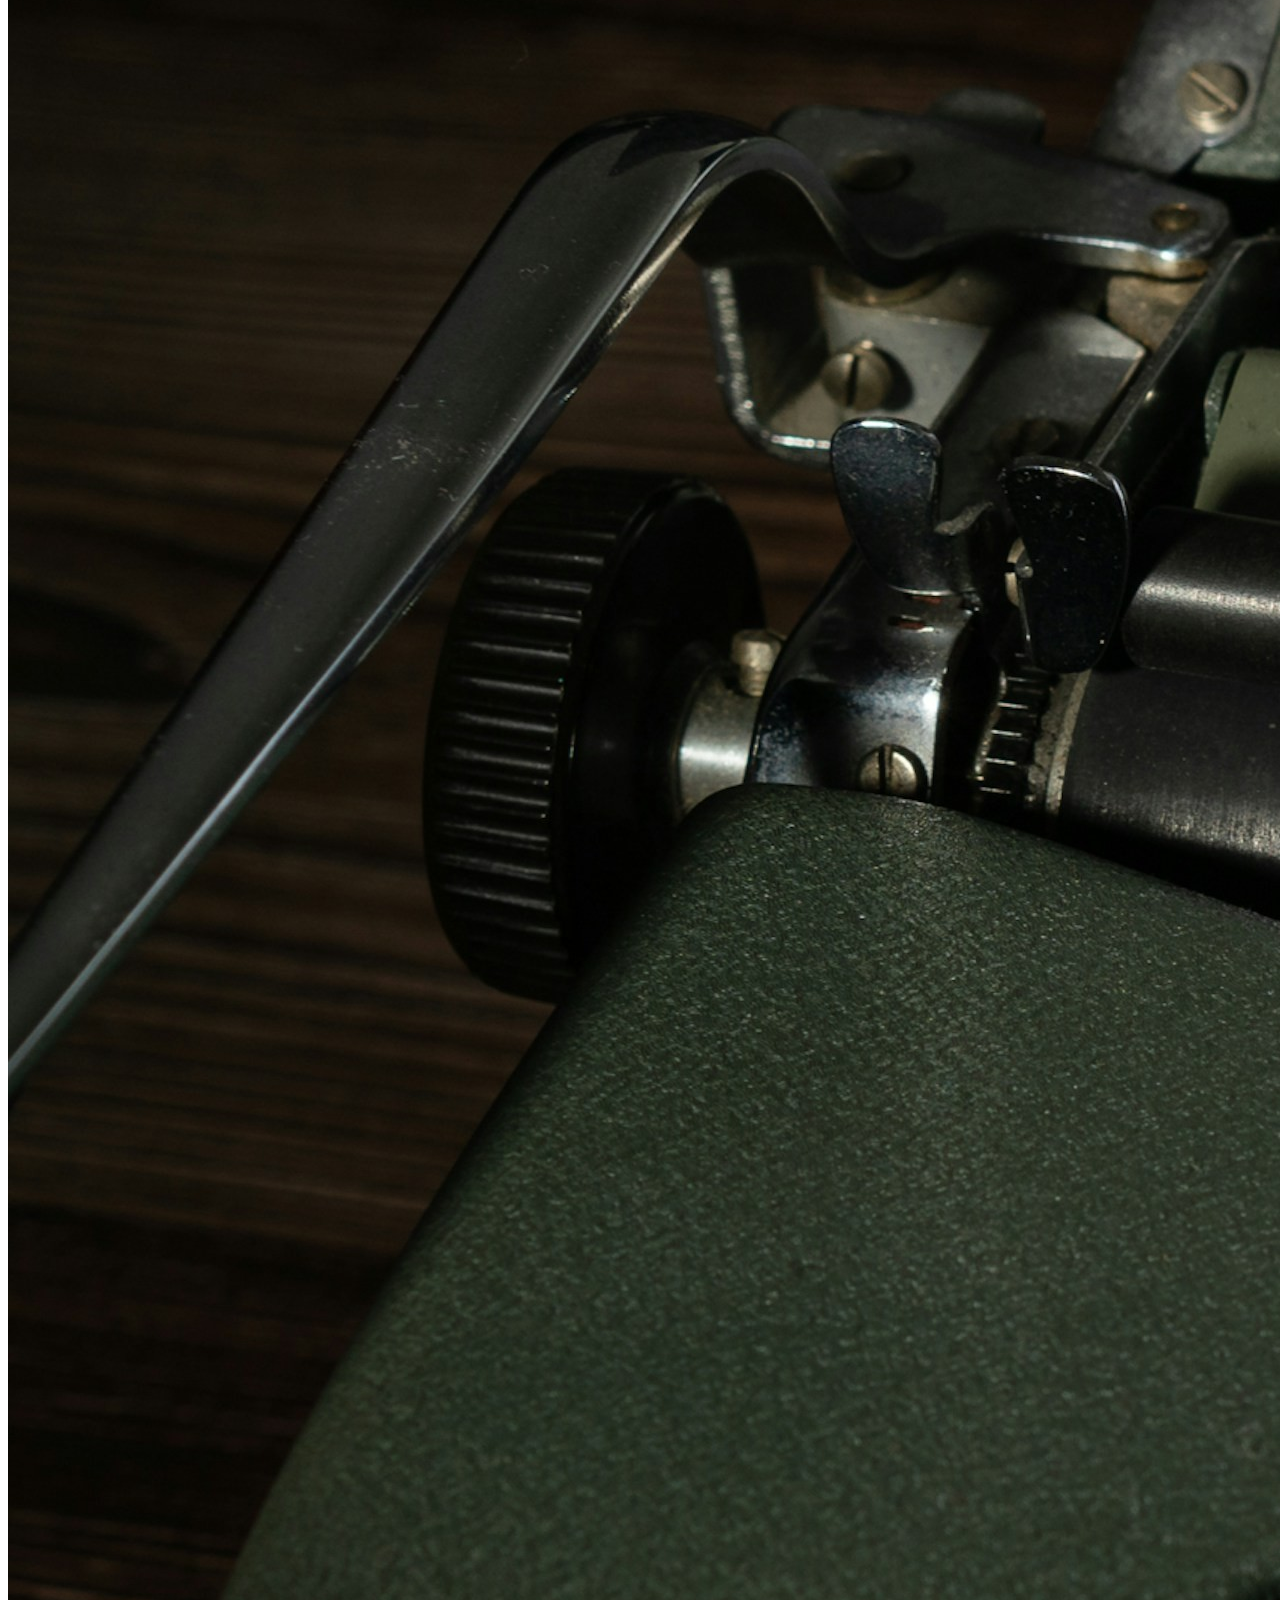
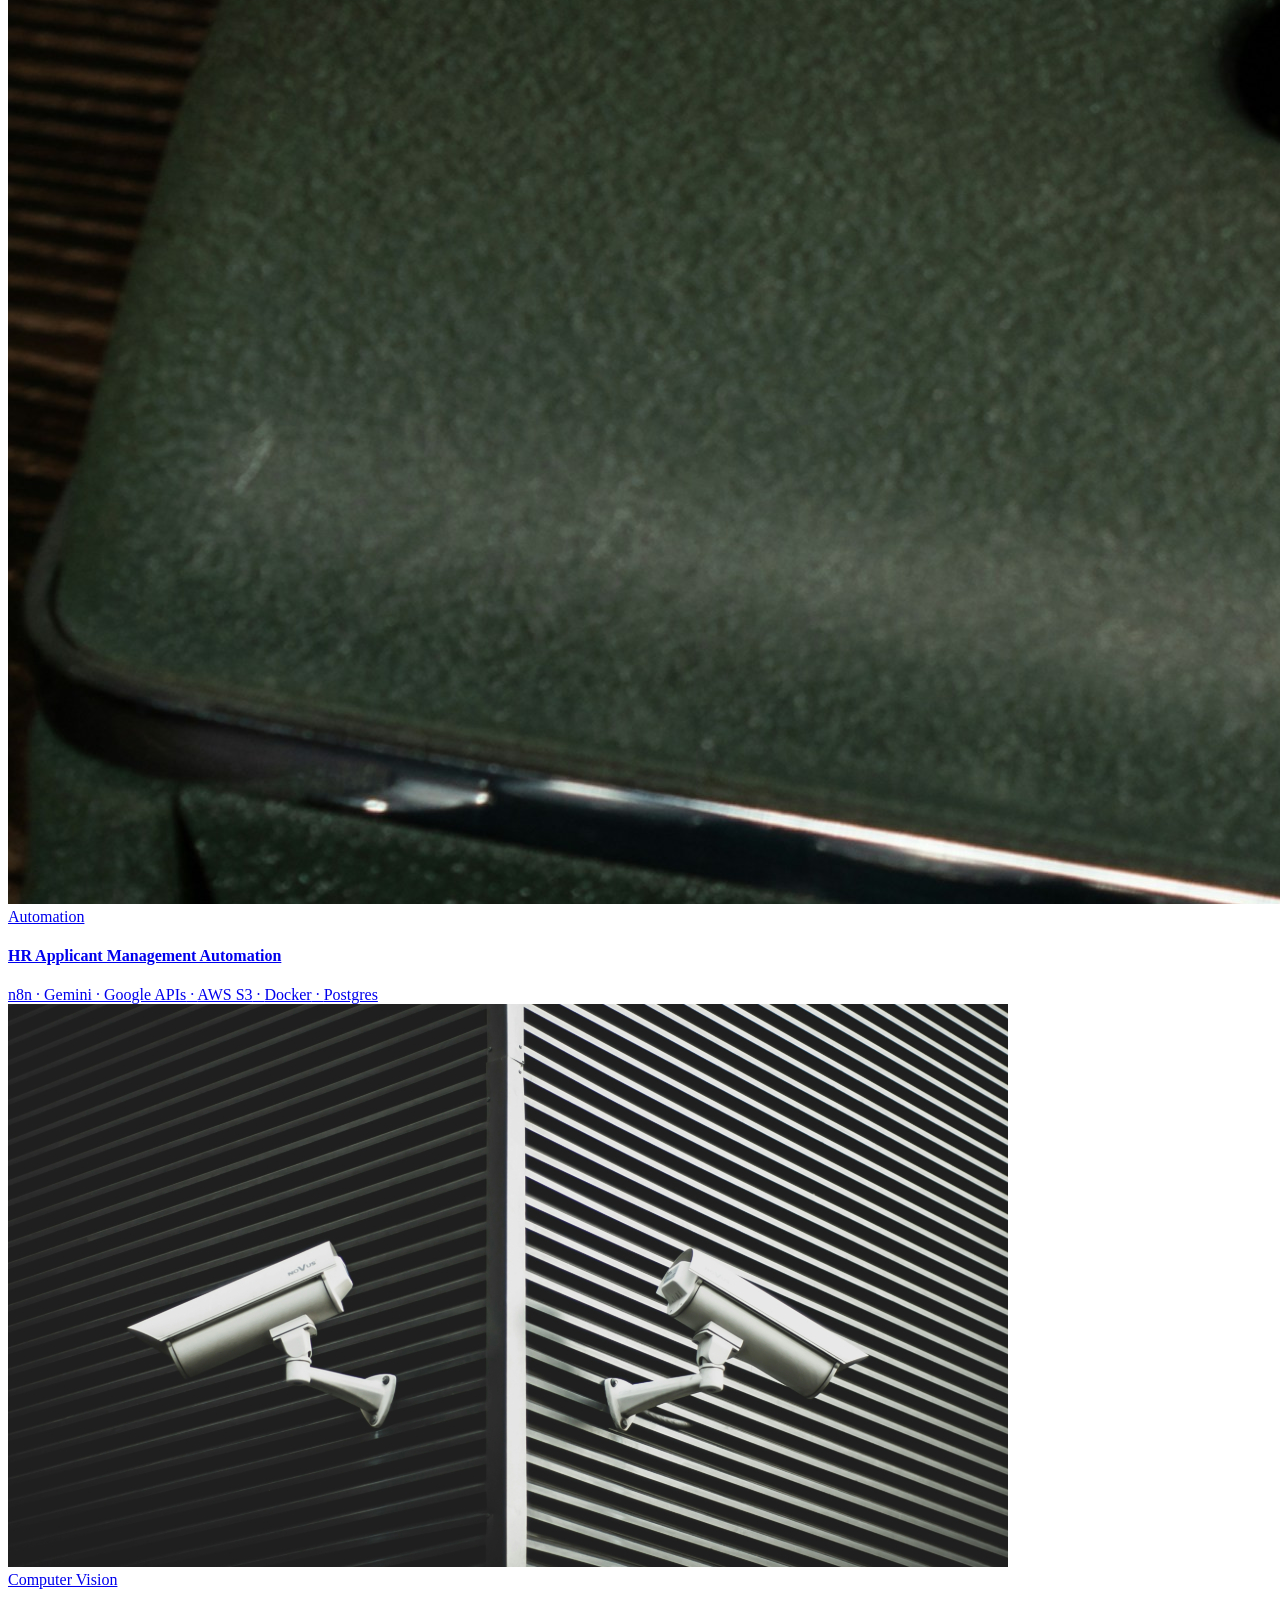
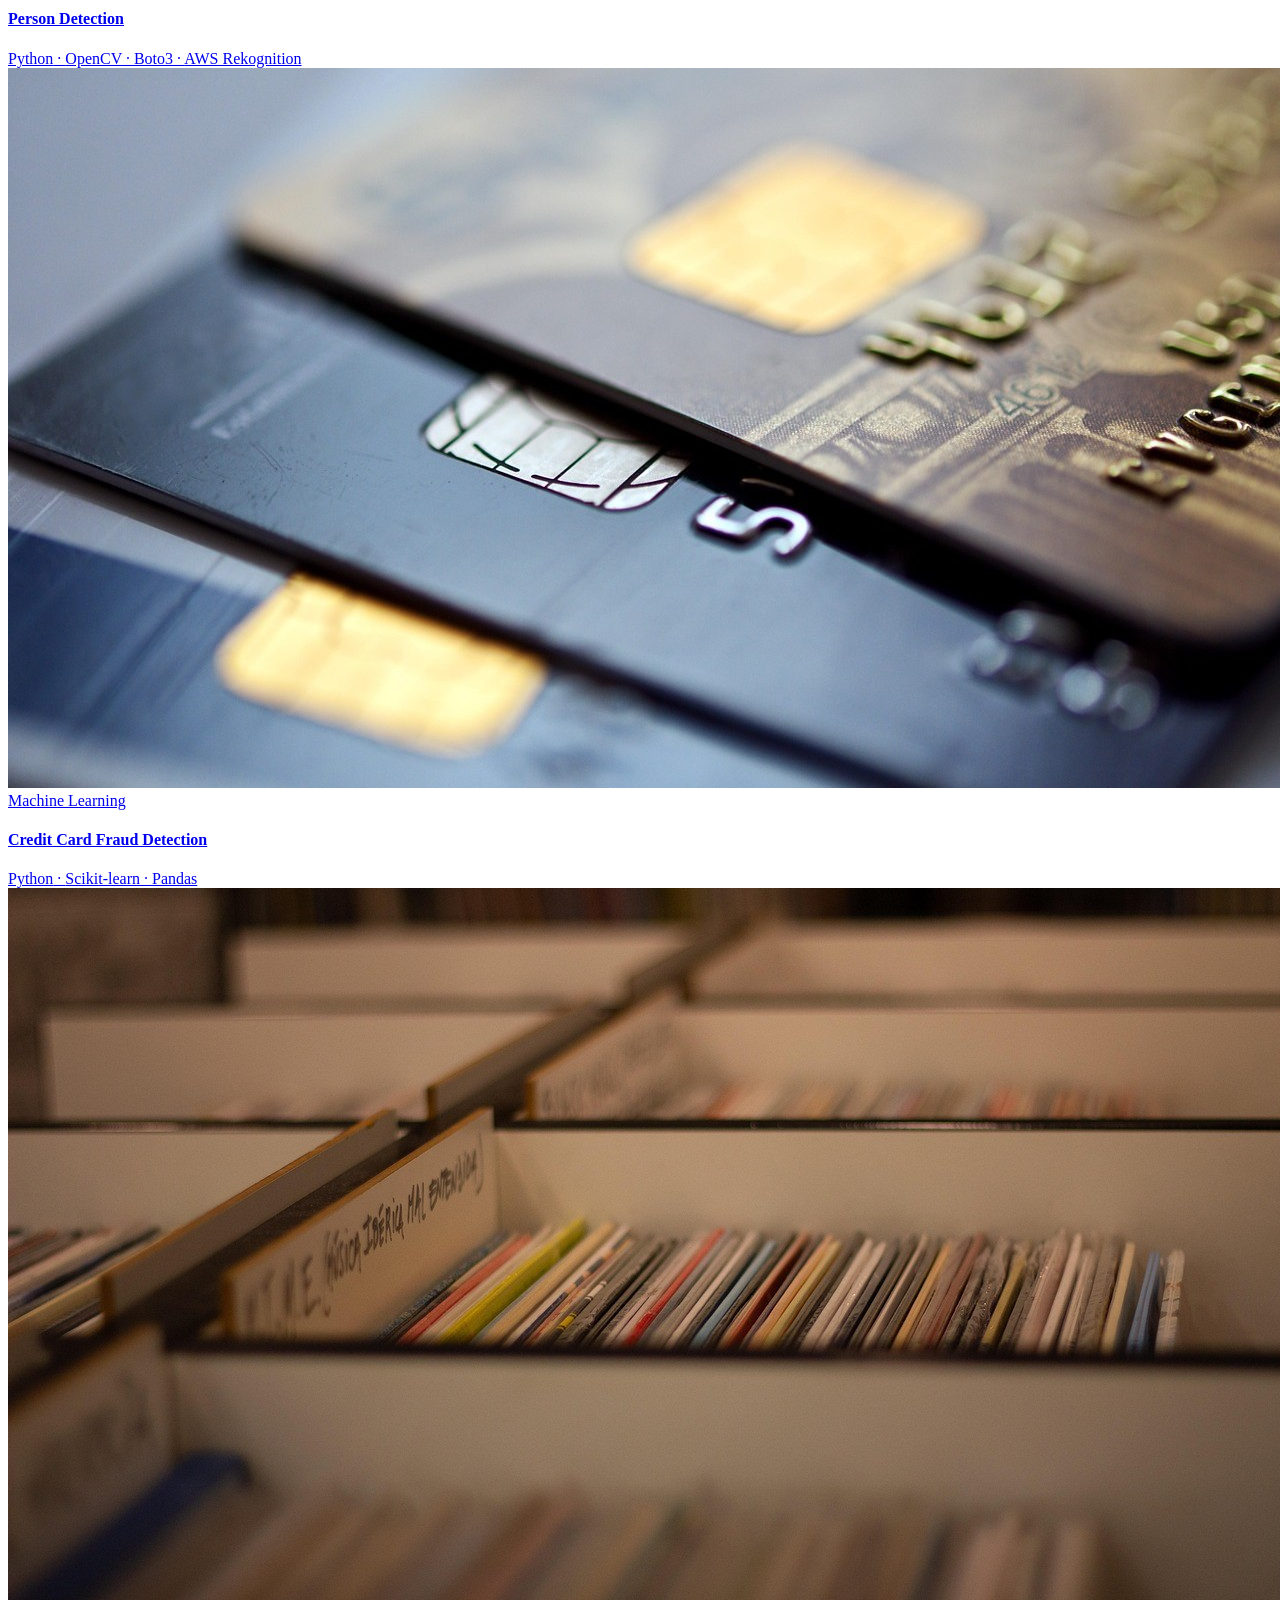
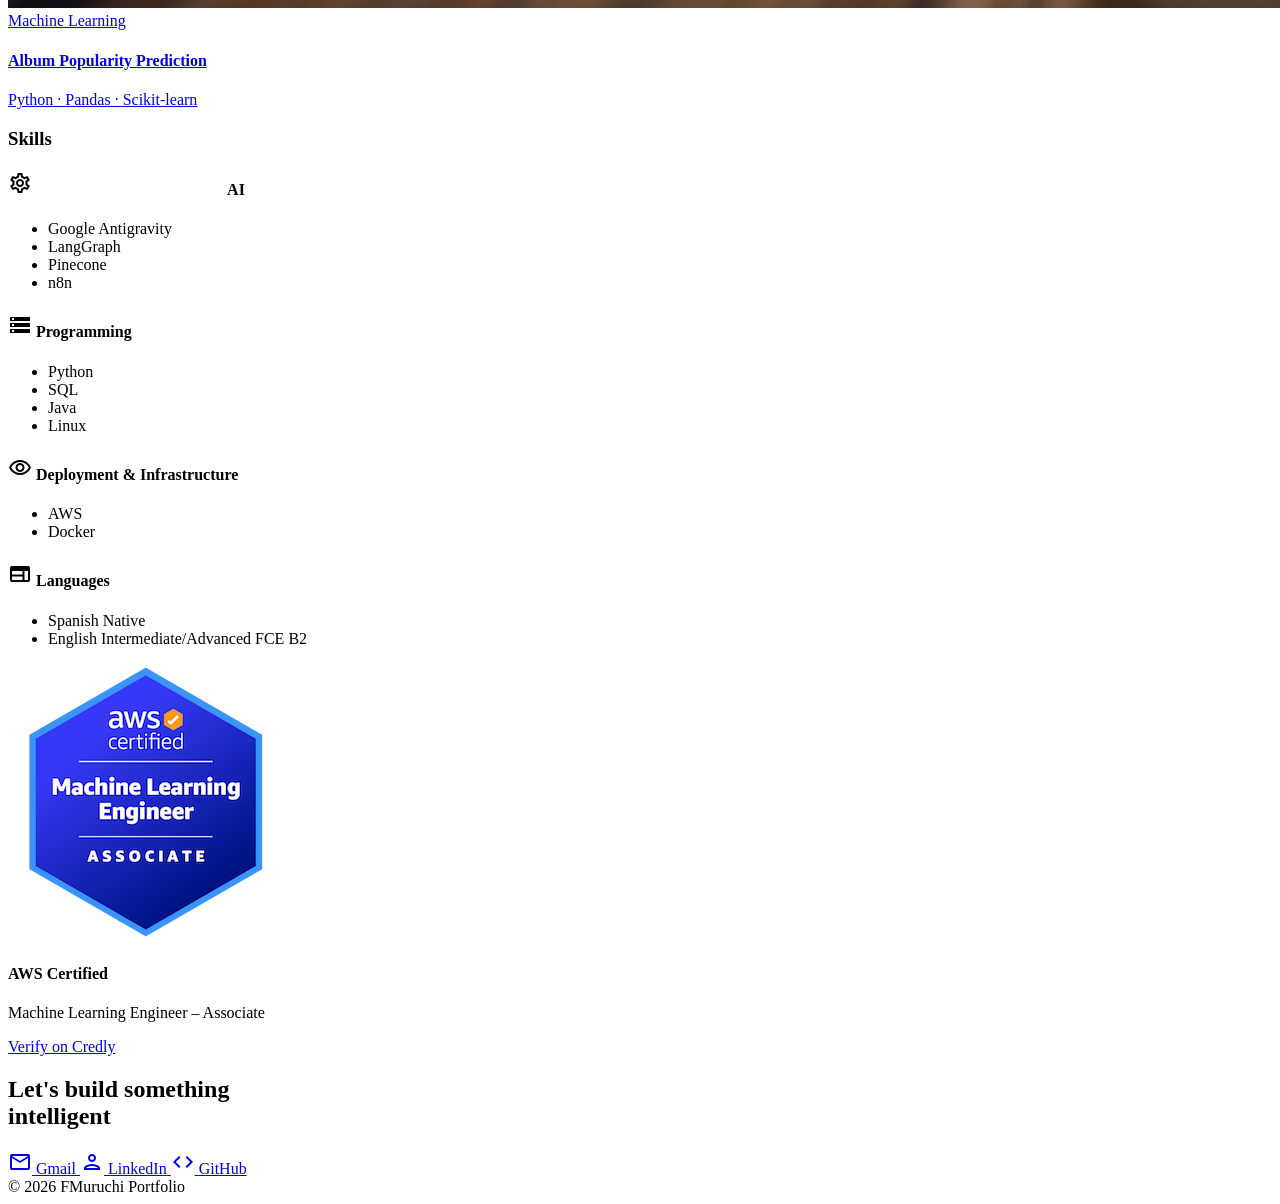
==== commit 9531a93e: "afuera adminer y uvicorn" ====
--- a/index.html
+++ b/index.html
@@ -146,8 +146,7 @@
                             <div class="flex flex-wrap gap-2 text-sm font-mono text-neutral-600 dark:text-neutral-400">
                                 <span>n8n</span> · <span>LangGraph</span> · <span>FastAPI</span> · <span>Pinecone</span>
                                 · <span>Docker</span> · <span>Postgres</span> · <span>LangSmith</span> ·
-                                <span>Antigravity</span> · <span>Kapso</span> · <span>Uvicorn</span> ·
-                                <span>Adminer</span>
+                                <span>Antigravity</span> · <span>Kapso</span>
                             </div>
                         </div>
                     </div>
